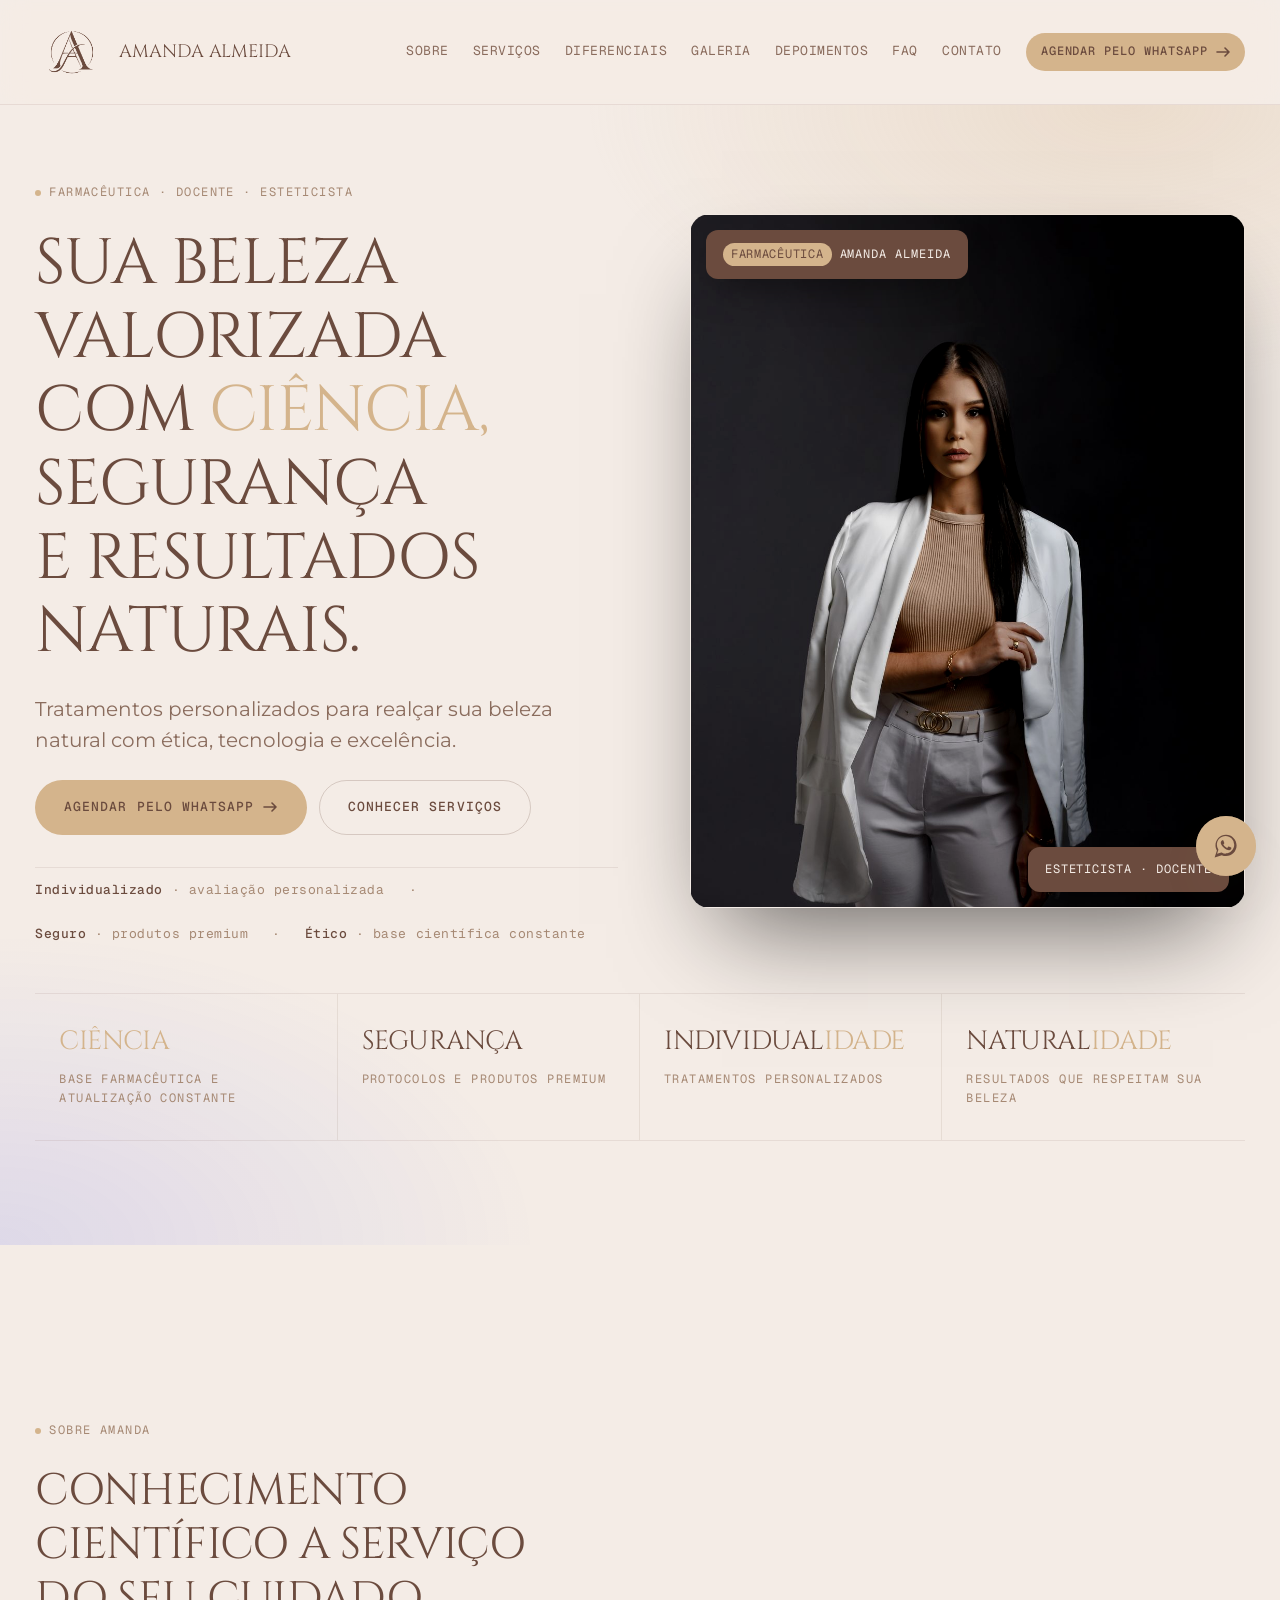
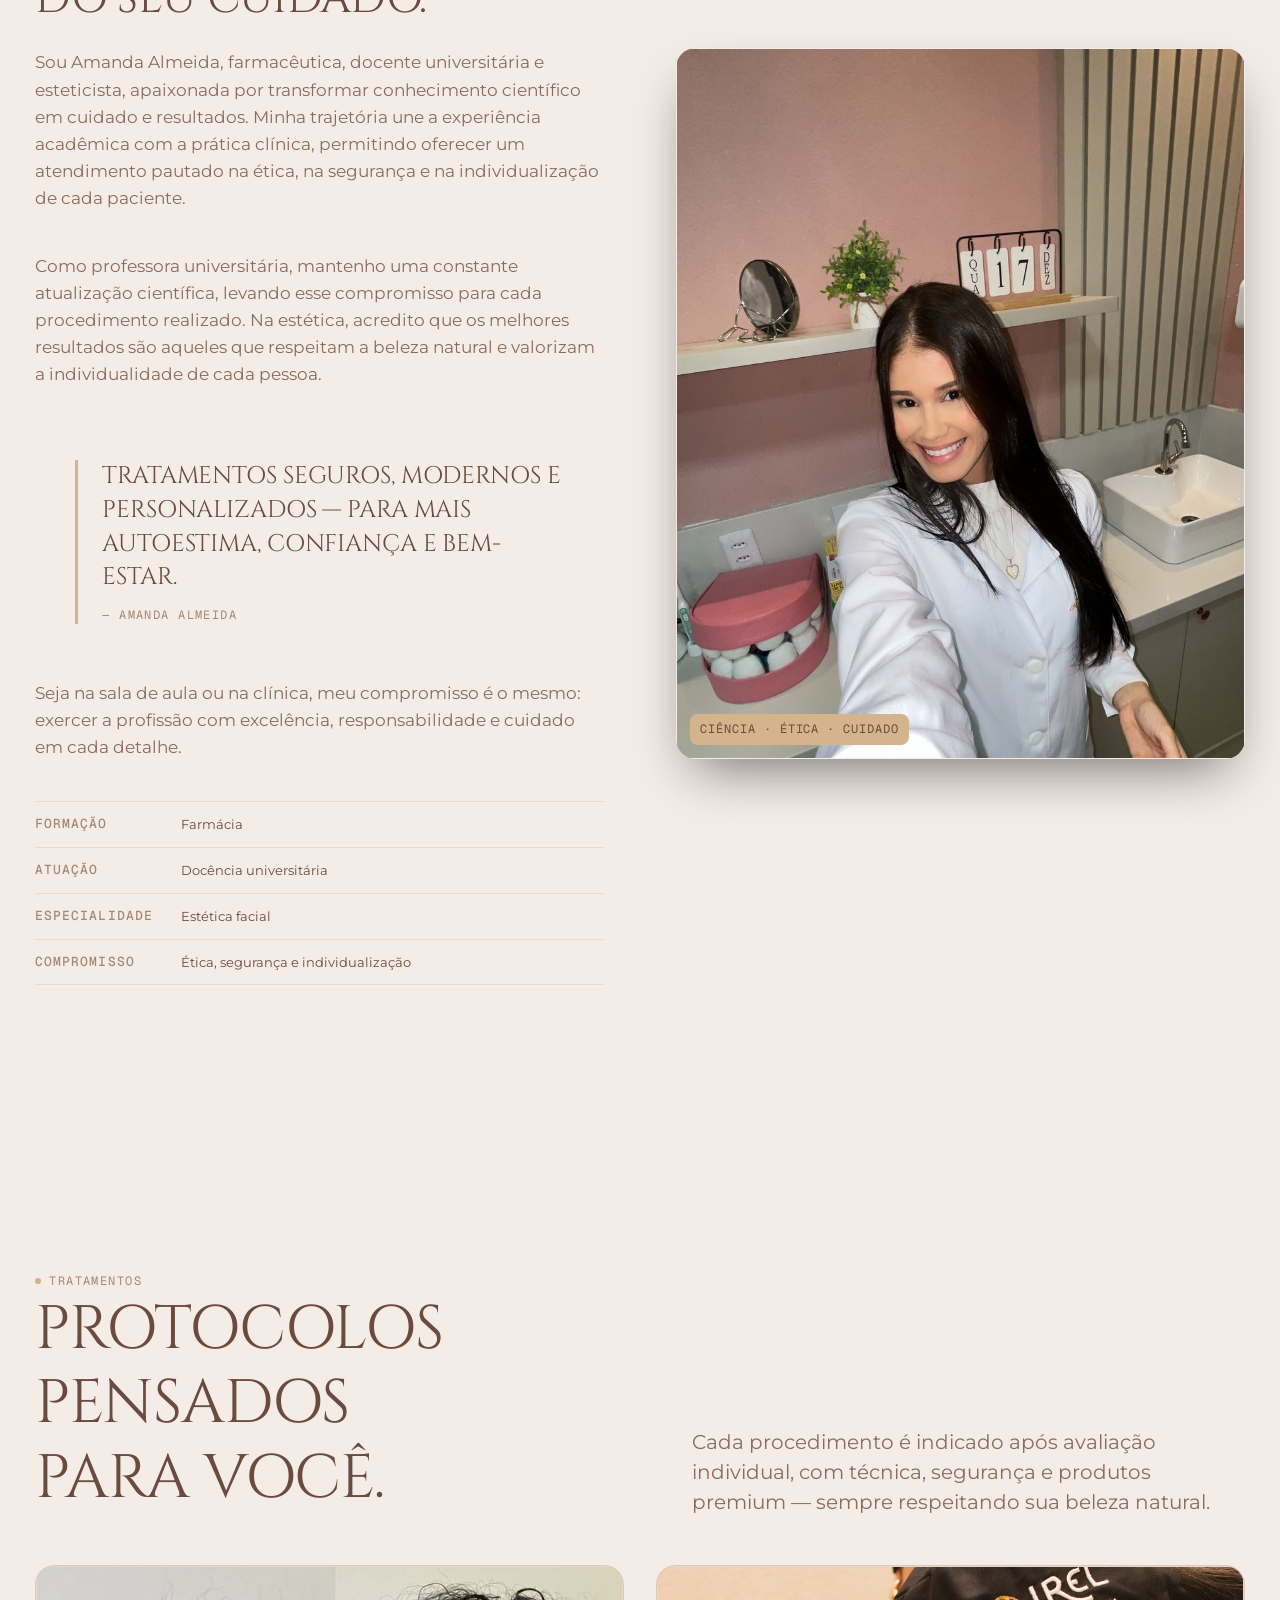
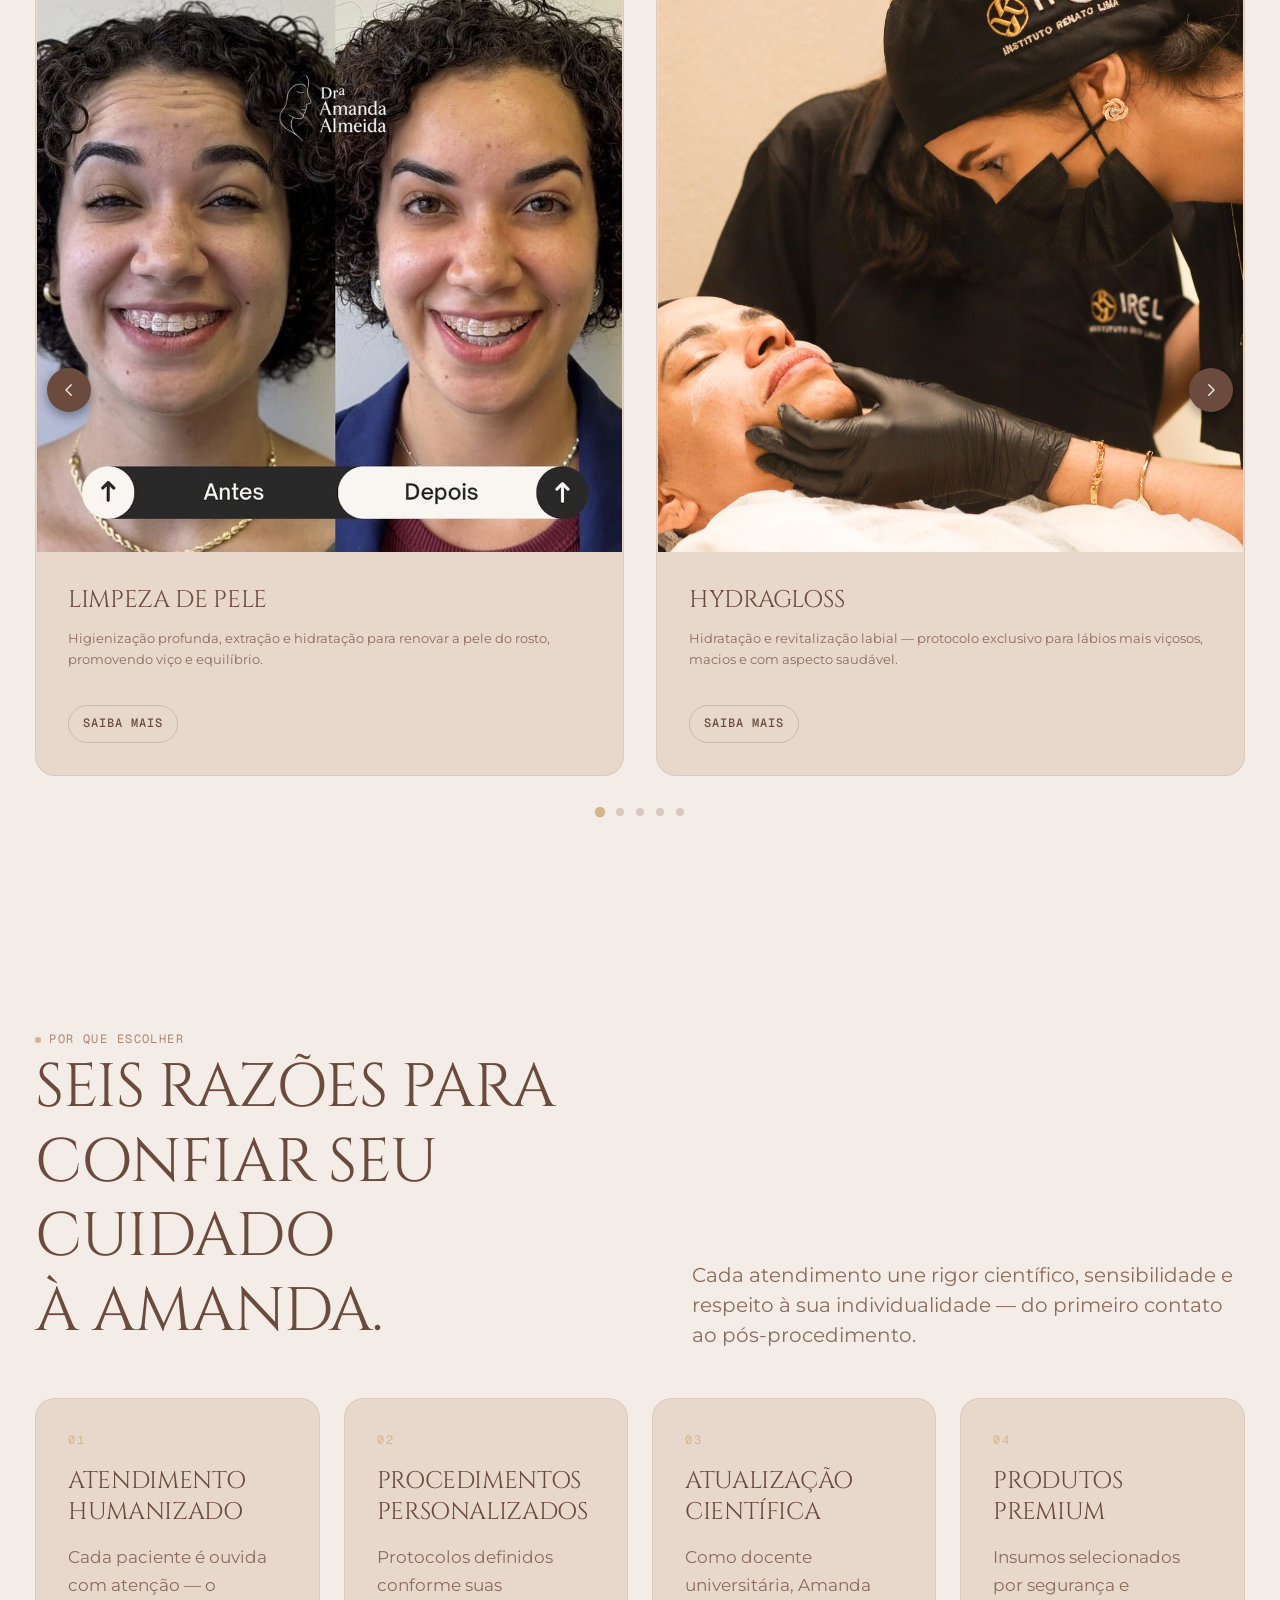
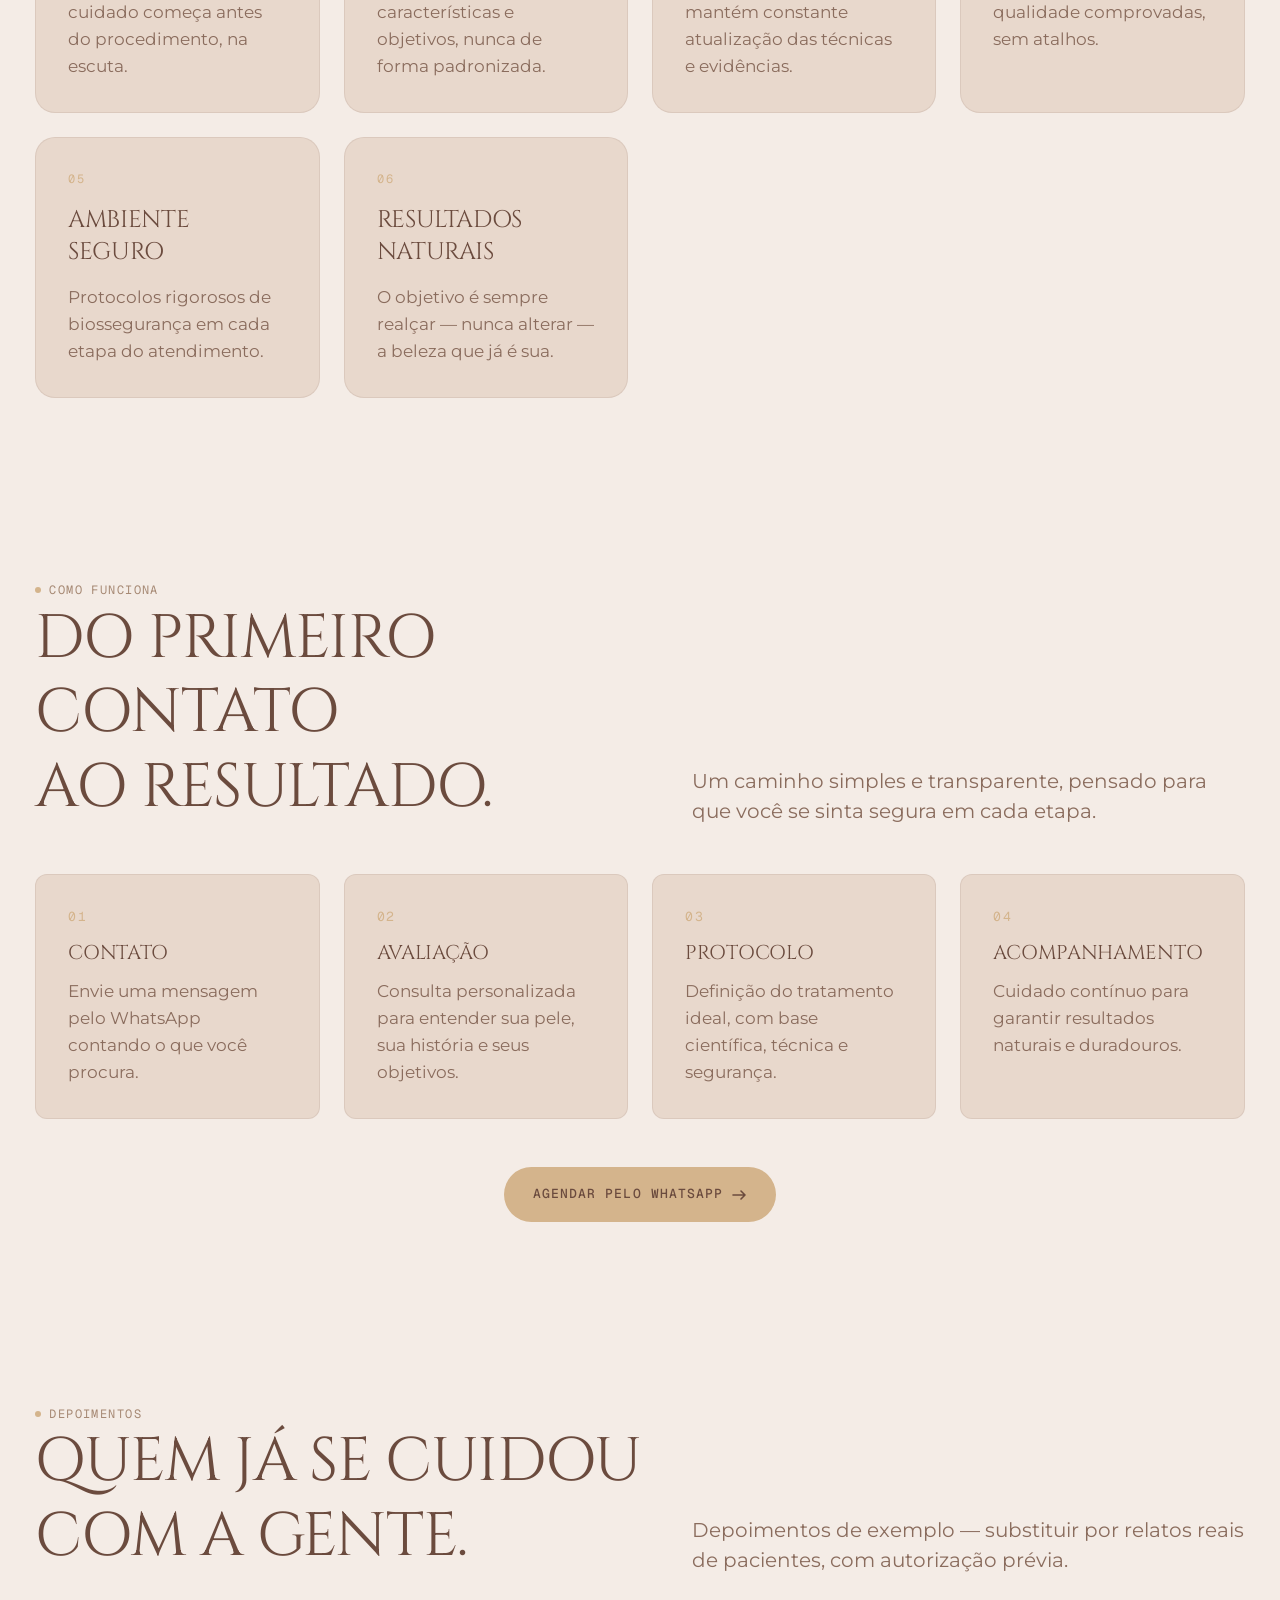
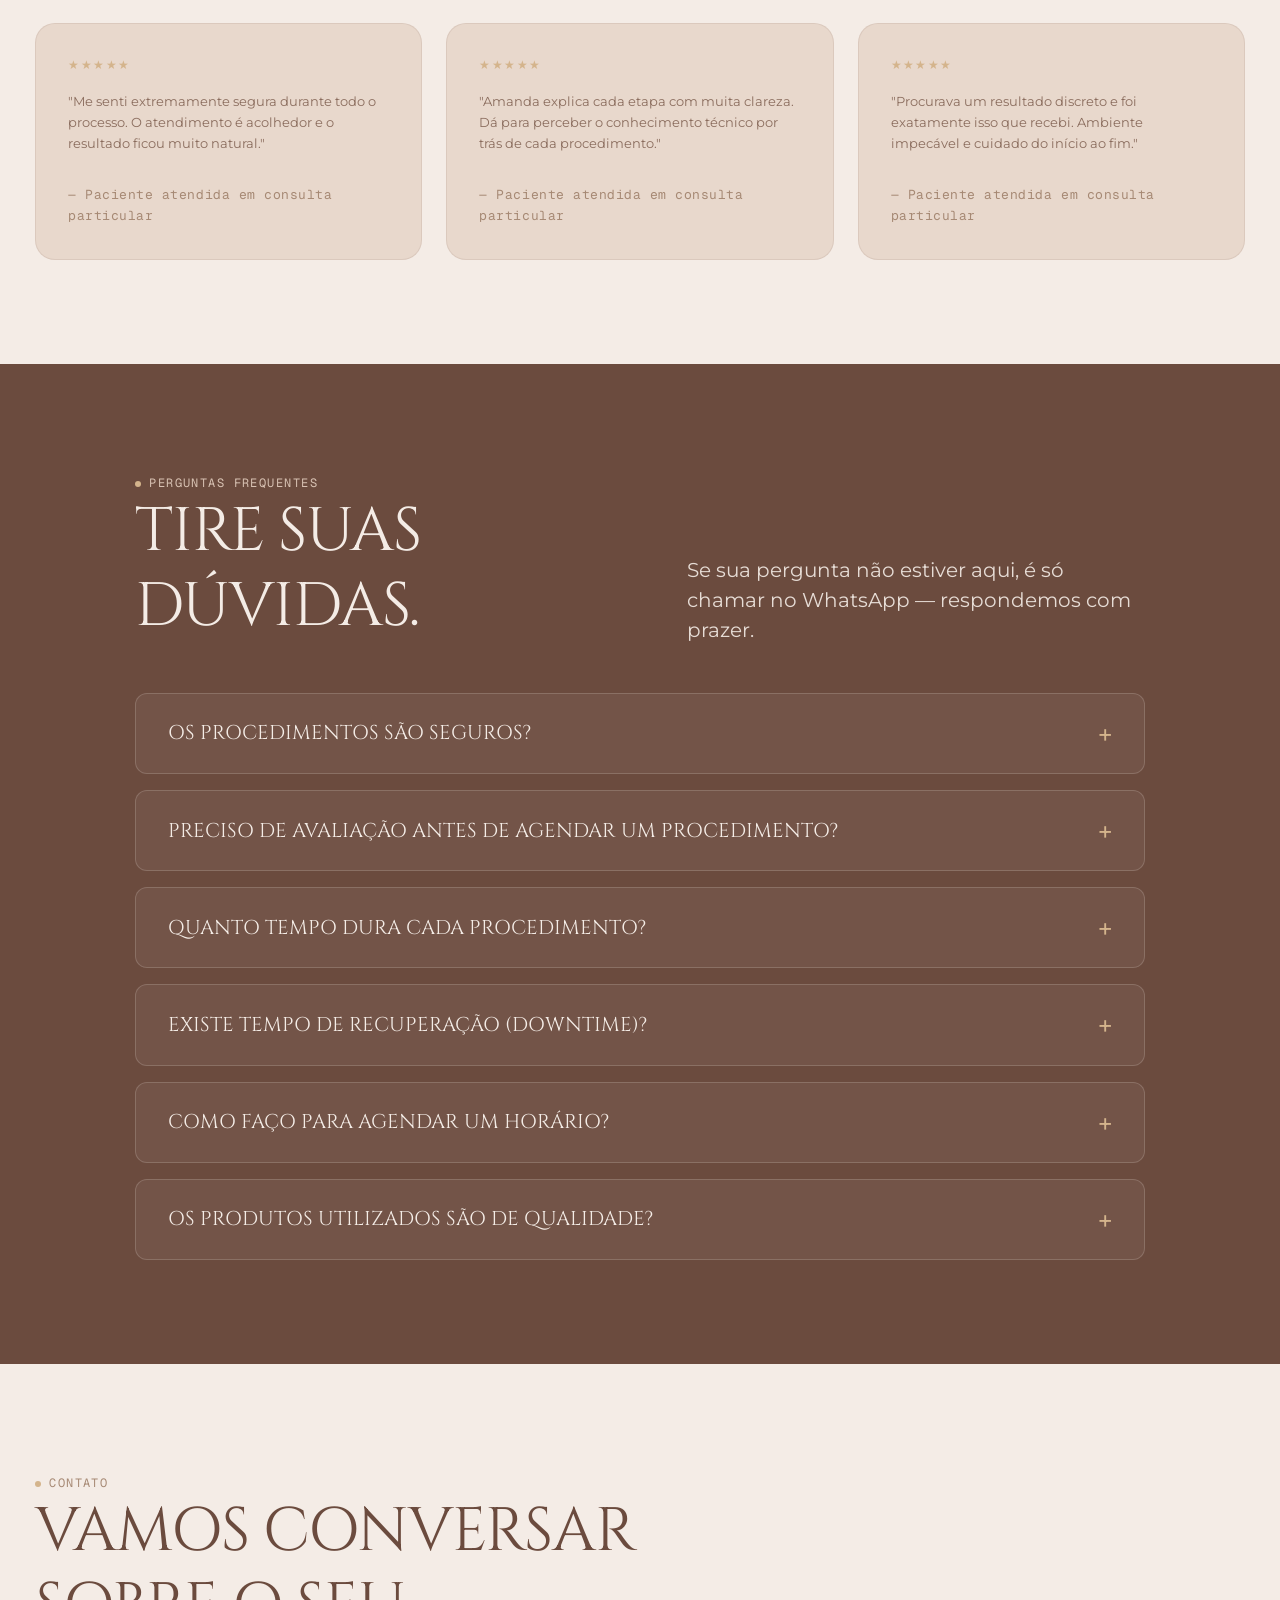
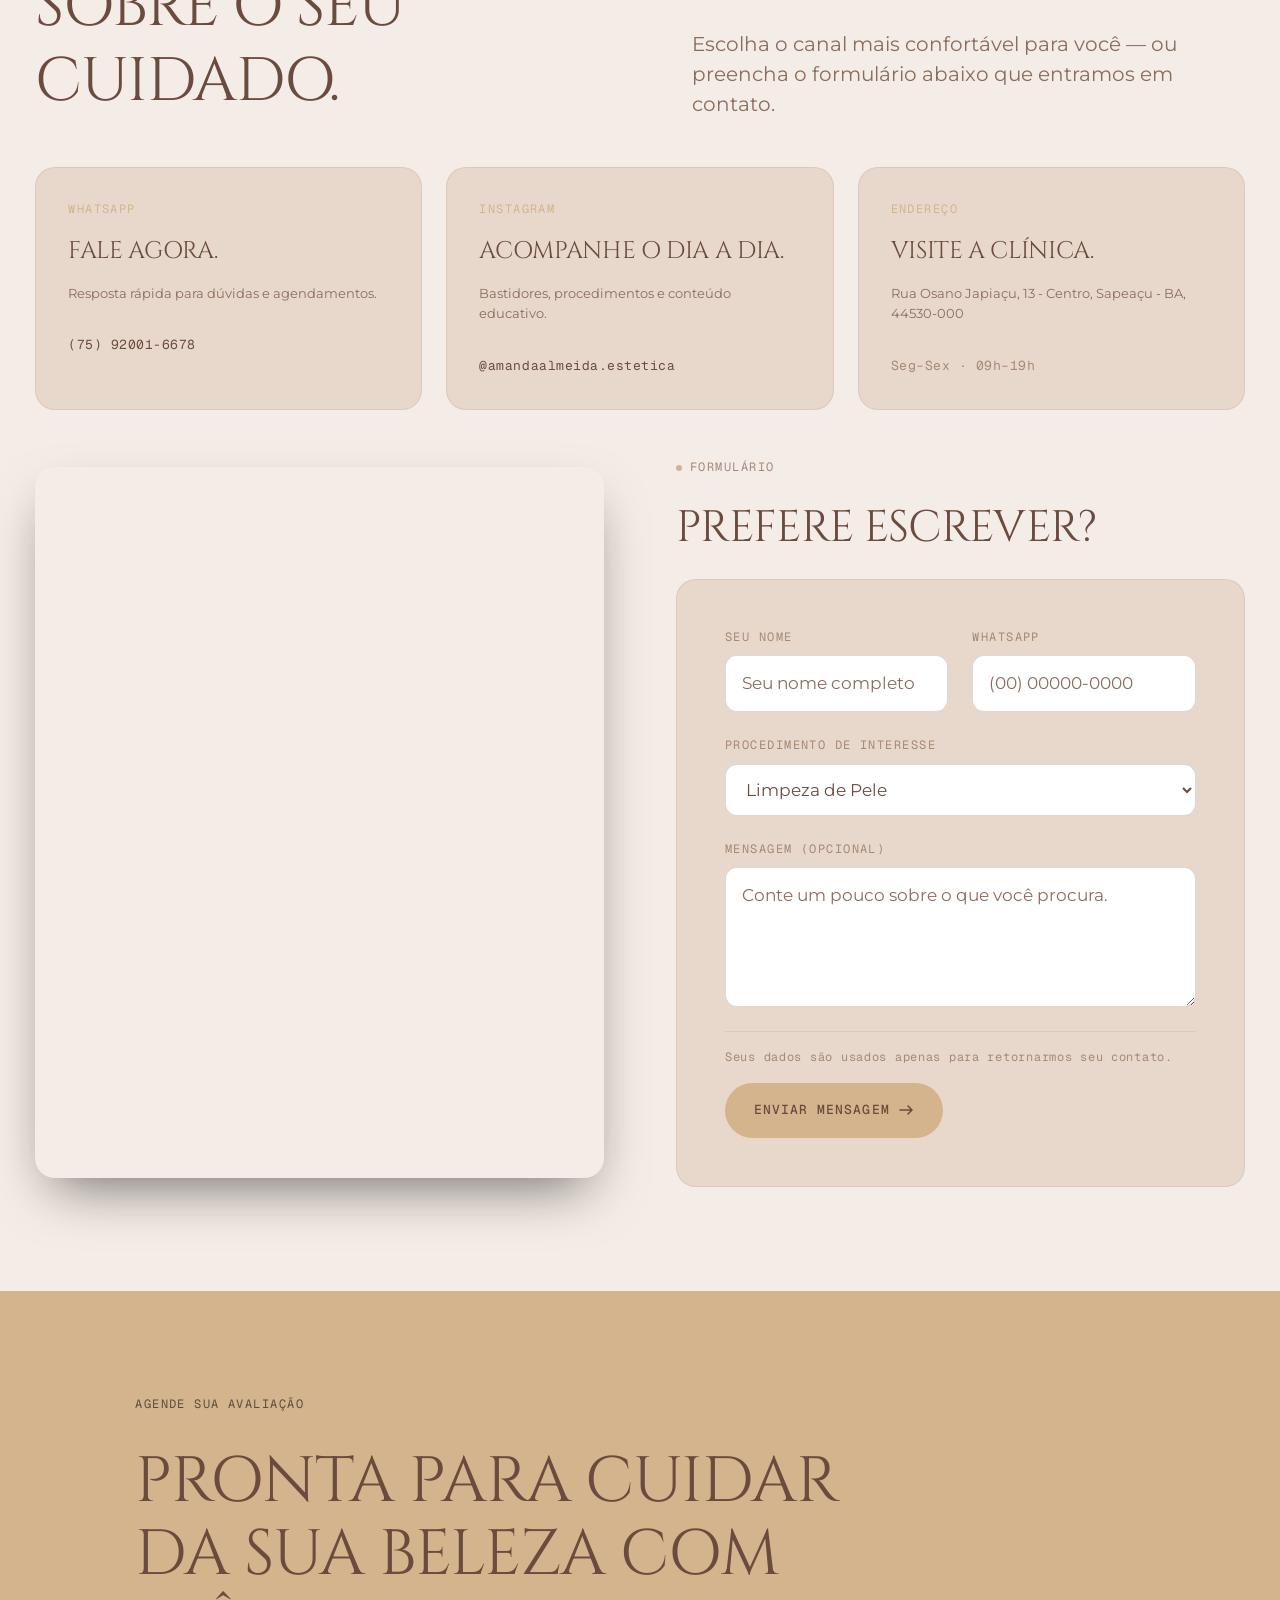
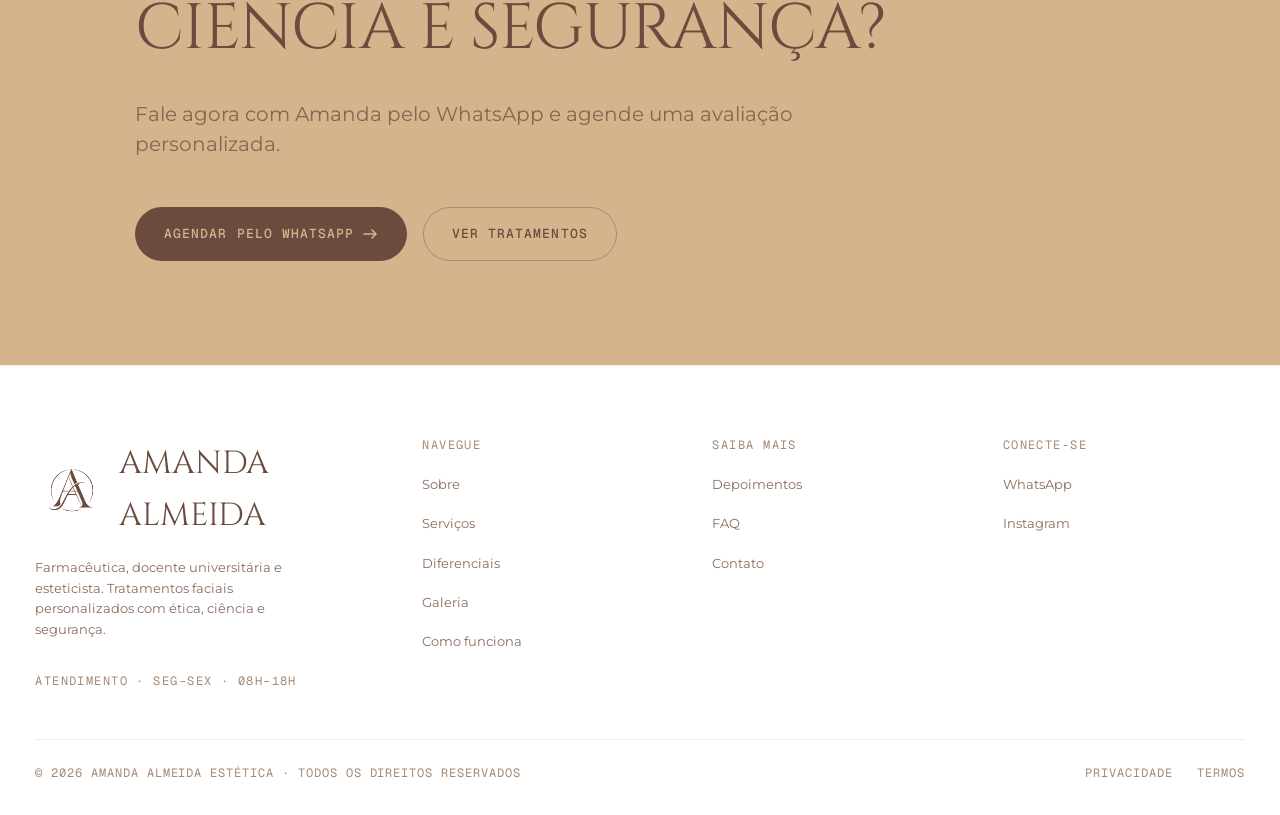
==== index.html @ 564b714e "Add files via upload" ====
<!doctype html>
<html lang="pt-BR">
<head>
  <meta charset="utf-8" />
  <meta name="viewport" content="width=device-width, initial-scale=1" />
  <title>Amanda Almeida | Farmacêutica Esteticista — Estética com Ciência e Segurança</title>
  <meta name="description" content="Amanda Almeida — farmacêutica, docente universitária e esteticista. Tratamentos faciais personalizados com ética, segurança e resultados naturais. Agende sua avaliação pelo WhatsApp." />
  <meta name="keywords" content="esteticista, harmonização facial, toxina botulínica, preenchimento facial, micropigmentação labial, limpeza de pele, hidratação labial" />
  <meta name="robots" content="index, follow" />
  <link rel="canonical" href="https://amandaalmeida.testeweb.workers.dev/" /> 

  <!-- Open Graph -->
  <meta property="og:type" content="website" />
  <meta property="og:site_name" content="Amanda Almeida Estética" />
  <meta property="og:title" content="Amanda Almeida | Farmacêutica Esteticista — Estética com Ciência e Segurança" />
  <meta property="og:description" content="Tratamentos faciais personalizados com ética, segurança e resultados naturais. Farmacêutica, docente universitária e esteticista." />
  <meta property="og:locale" content="pt_BR" />
  <meta property="og:url" content="https://amandaalmeida.testeweb.workers.dev/" /> 
  <meta property="og:image" content="https://amandaalmeida.testeweb.workers.dev/assets/img/1.jpeg" /> 

  <link rel="preconnect" href="https://fonts.googleapis.com" />
  <link rel="preconnect" href="https://fonts.gstatic.com" crossorigin />
  <link rel="stylesheet" href="https://fonts.googleapis.com/css2?family=Cinzel:wght@400;500;600;700&family=Montserrat:wght@400;500;600;700&family=Geist+Mono:wght@400;500&display=swap" />
  <link rel="stylesheet" href="assets/css/styles.css" />

  <!-- Schema.org — LocalBusiness / BeautySalon -->
  <script type="application/ld+json">
  {
    "@context": "https://schema.org",
    "@type": "BeautySalon",
    "name": "Amanda Almeida Estética",
    "image": "https://amandaalmeida.testeweb.workers.dev/assets/img/1.jpeg",
    "description": "Clínica de estética premium conduzida por Amanda Almeida, farmacêutica, docente universitária e esteticista. Tratamentos faciais personalizados com ética, segurança e resultados naturais.",
    "priceRange": "$$",
    "telephone": "+55-75-92001-6678",
    "address": {
      "@type": "PostalAddress",
      "streetAddress": "Rua Exemplo, 123",
      "addressLocality": "Sua Cidade",
      "addressRegion": "UF",
      "postalCode": "00000-000",
      "addressCountry": "BR"
    },
    "openingHoursSpecification": [
      {
        "@type": "OpeningHoursSpecification",
        "dayOfWeek": ["Monday", "Tuesday", "Wednesday", "Thursday", "Friday"],
        "opens": "09:00",
        "closes": "19:00"
      }
    ],
    "sameAs": [
      "https://www.instagram.com/amandaalmeida.estetica"
    ]
  }
  </script>
 
</head>
<body>
  <!-- Tela de carregamento — some depois que a página termina de carregar,
       abrindo em duas metades (esquerda/direita) e revelando o site. -->
  <div id="preloader" aria-hidden="true">
    <div class="preloader-panel preloader-panel--left">
      <img class="preloader-logo" src="assets/img/tela-inicial.png" alt="" />
    </div>
    <div class="preloader-panel preloader-panel--right"></div>
  </div>

  <a class="skip-link" href="#main">Skip to content</a>

  <header class="site-header">
    <div class="container container--wide">
      <nav class="nav" aria-label="Primary">
        <a class="brand" href="#main"><img class="brand-mark" src="assets/img/logo.png" alt="" aria-hidden="true" /> Amanda Almeida</a>
        <div class="nav-links" role="navigation">
          <a href="#sobre">Sobre</a>
          <a href="#servicos">Serviços</a>
          <a href="#diferenciais">Diferenciais</a>
          <a href="galeria.html">Galeria</a>
          <a href="#depoimentos">Depoimentos</a>
          <a href="#faq">FAQ</a>
          <a href="#contato">Contato</a>
        </div>
        <div class="nav-cta-row">
          <a href="https://wa.me/5575920016678?text=Ol%C3%A1%2C%20gostaria%20de%20agendar%20uma%20avalia%C3%A7%C3%A3o." class="btn btn--primary btn--sm" target="_blank" rel="noopener">Agendar pelo WhatsApp
            <svg class="arrow" width="14" height="10" viewBox="0 0 14 10" fill="none" aria-hidden="true"><path d="M1 5h12m0 0L9 1m4 4L9 9" stroke="currentColor" stroke-width="1.6" stroke-linecap="round" stroke-linejoin="round"/></svg>
          </a>
          <button class="nav-toggle" aria-label="Open menu" aria-expanded="false" aria-controls="mobile-drawer"><span aria-hidden="true"></span></button>
        </div>
      </nav>
    </div>
  </header>

  <div class="mobile-drawer" id="mobile-drawer" aria-hidden="true">
    <button class="drawer-close" aria-label="Close menu">Close</button>
    <a href="#sobre">Sobre</a>
    <a href="#servicos">Serviços</a>
    <a href="#diferenciais">Diferenciais</a>
    <a href="galeria.html">Galeria</a>
    <a href="#depoimentos">Depoimentos</a>
    <a href="#faq">FAQ</a>
    <a href="#contato">Contato</a>
    <div class="drawer-footer">
      <a class="btn btn--primary btn--lg" href="https://wa.me/5575920016678?text=Ol%C3%A1%2C%20gostaria%20de%20agendar%20uma%20avalia%C3%A7%C3%A3o." target="_blank" rel="noopener">Agendar pelo WhatsApp
        <svg class="arrow" width="16" height="10" viewBox="0 0 14 10" fill="none" aria-hidden="true"><path d="M1 5h12m0 0L9 1m4 4L9 9" stroke="currentColor" stroke-width="1.6" stroke-linecap="round" stroke-linejoin="round"/></svg>
      </a>
      <span class="drawer-meta">Seg–Sex · 09h–19h</span>
    </div>
  </div>

  <main id="main">

    <!-- Hero -->
    <section class="hero">
      <div class="container container--wide">
        <div class="hero-grid">
          <div class="hero-text">
            <span class="eyebrow"><span class="dot" aria-hidden="true"></span>Farmacêutica · Docente · Esteticista</span>
            <div class="hero-media hero-media--mobile reveal">
              <div class="img-placeholder">
                <img data-slot src="assets/img/1.jpeg" alt="Amanda Almeida, farmacêutica e esteticista" loading="lazy" onerror="this.remove()" />
                <svg width="40" height="40" viewBox="0 0 24 24" fill="none" aria-hidden="true"><path d="M12 12a4.5 4.5 0 1 0 0-9 4.5 4.5 0 0 0 0 9zM4 20c0-3.5 3.5-6 8-6s8 2.5 8 6" stroke="currentColor" stroke-width="1.4" stroke-linecap="round" stroke-linejoin="round"/></svg>
                <span>Foto profissional de Amanda Almeida</span>
                <span class="fallback-hint">assets/img/1.jpeg</span>
              </div>
            </div>
            <h1 class="hero-headline">
              Sua beleza valorizada<br/>
              com <span class="lime">ciência,</span> segurança<br/>
              e resultados naturais.
            </h1>
            <p class="hero-sub">
              Tratamentos personalizados para realçar sua beleza natural com ética, tecnologia e excelência.
            </p>
            <div class="hero-cta-row">
              <a class="btn btn--primary btn--lg" href="https://wa.me/5575920016678?text=Ol%C3%A1%2C%20gostaria%20de%20agendar%20uma%20avalia%C3%A7%C3%A3o." target="_blank" rel="noopener">Agendar pelo WhatsApp
                <svg class="arrow" width="16" height="10" viewBox="0 0 14 10" fill="none" aria-hidden="true"><path d="M1 5h12m0 0L9 1m4 4L9 9" stroke="currentColor" stroke-width="1.6" stroke-linecap="round" stroke-linejoin="round"/></svg>
              </a>
              <a class="btn btn--ghost btn--lg" href="#servicos">Conhecer Serviços</a>
            </div>
            <div class="hero-meta">
              <span><strong>Individualizado</strong> · avaliação personalizada</span>
              <span aria-hidden="true">·</span>
              <span><strong>Seguro</strong> · produtos premium</span>
              <span aria-hidden="true">·</span>
              <span><strong>Ético</strong> · base científica constante</span>
            </div>
          </div>
          <div class="hero-media reveal">
            
            <div class="img-placeholder">
              <img data-slot src="assets/img/1.jpeg" alt="Amanda Almeida, farmacêutica e esteticista" loading="lazy" onerror="this.remove()" />
              <svg width="40" height="40" viewBox="0 0 24 24" fill="none" aria-hidden="true"><path d="M12 12a4.5 4.5 0 1 0 0-9 4.5 4.5 0 0 0 0 9zM4 20c0-3.5 3.5-6 8-6s8 2.5 8 6" stroke="currentColor" stroke-width="1.4" stroke-linecap="round" stroke-linejoin="round"/></svg>
              <span>Foto profissional de Amanda Almeida</span>
              <span class="fallback-hint">assets/img/1.jpeg</span>
            </div>
            <div class="floating-tag ft-top">
              <span class="pill">Farmacêutica</span>
              AMANDA ALMEIDA
            </div>
            <div class="floating-tag ft-bottom">
              Esteticista · Docente
            </div>
          </div>
        </div>

        <!-- Quick trust strip -->
        <div class="stat-strip">
          <div class="stat-cell">
            <div class="stat-num"><span class="lime">Ciência</span></div>
            <div class="stat-label">Base farmacêutica e atualização constante</div>
          </div>
          <div class="stat-cell">
            <div class="stat-num">Segurança</div>
            <div class="stat-label">Protocolos e produtos premium</div>
          </div>
          <div class="stat-cell">
            <div class="stat-num">Individual<span class="lime">idade</span></div>
            <div class="stat-label">Tratamentos personalizados</div>
          </div>
          <div class="stat-cell">
            <div class="stat-num">Natural<span class="lime">idade</span></div>
            <div class="stat-label">Resultados que respeitam sua beleza</div>
          </div>
        </div>
      </div>
    </section>

    <!-- Sobre -->
    <section id="sobre" class="snug">
      <div class="container container--wide">
        <div class="split">
          <div class="split-text">
            <span class="eyebrow"><span class="dot" aria-hidden="true"></span>Sobre Amanda</span>
            <h2>Conhecimento<br/>científico a serviço<br/>do seu cuidado.</h2>
            <p>
              Sou Amanda Almeida, farmacêutica, docente universitária e esteticista, apaixonada por transformar conhecimento científico em cuidado e resultados. Minha trajetória une a experiência acadêmica com a prática clínica, permitindo oferecer um atendimento pautado na ética, na segurança e na individualização de cada paciente.
            </p>
            <p>
              Como professora universitária, mantenho uma constante atualização científica, levando esse compromisso para cada procedimento realizado. Na estética, acredito que os melhores resultados são aqueles que respeitam a beleza natural e valorizam a individualidade de cada pessoa.
            </p>
            <blockquote class="pull-quote">
              Tratamentos seguros, modernos e personalizados — para mais autoestima, confiança e bem-estar.
              <cite>— Amanda Almeida</cite>
            </blockquote>
            <p>
              Seja na sala de aula ou na clínica, meu compromisso é o mesmo: exercer a profissão com excelência, responsabilidade e cuidado em cada detalhe.
            </p>
            <ul class="split-fact-list">
              <li><b>Formação</b><span>Farmácia</span></li>
              <li><b>Atuação</b><span>Docência universitária</span></li>
              <li><b>Especialidade</b><span>Estética facial</span></li>
              <li><b>Compromisso</b><span>Ética, segurança e individualização</span></li>
            </ul>
          </div>
          <div class="split-img">
            <!-- IMAGEM 2: Amanda Almeida em ambiente acadêmico ou clínico (foto vertical), reforçando autoridade científica. Proporção 4:5 (ex.: 1000×1250px). -->
            <div class="img-placeholder">
              <img data-slot src="assets/img/8.jpeg" alt="Amanda Almeida — farmacêutica e esteticista" loading="lazy" onerror="this.remove()" />
              <svg width="40" height="40" viewBox="0 0 24 24" fill="none" aria-hidden="true"><path d="M4 19.5A2.5 2.5 0 0 1 6.5 17H20M4 19.5A2.5 2.5 0 0 0 6.5 22H20V4a2 2 0 0 0-2-2H6.5A2.5 2.5 0 0 0 4 4.5v15z" stroke="currentColor" stroke-width="1.4" stroke-linecap="round" stroke-linejoin="round"/></svg>
              <span>Amanda Almeida — farmacêutica e esteticista</span>
              <span class="fallback-hint">assets/img/2.jpeg</span>
            </div>
            <span class="ft-corner">Ciência · Ética · Cuidado</span>
          </div>
        </div>
      </div>
    </section>

    <!-- Serviços -->
    <section id="servicos">
      <div class="container container--wide">
        <div class="section-head">
          <div>
            <span class="eyebrow"><span class="dot" aria-hidden="true"></span>Tratamentos</span>
            <h2>Protocolos pensados<br/>para você.</h2>
          </div>
          <p class="lede">
            Cada procedimento é indicado após avaliação individual, com técnica, segurança e produtos premium — sempre respeitando sua beleza natural.
          </p>
        </div>

        <div class="carousel" data-carousel>
          <div class="carousel-viewport">
            <div class="carousel-track" data-carousel-track>
          <article class="service-card reveal">
            <div class="service-img">
              <!-- IMAGEM 3: Procedimento de Limpeza de Pele. Proporção 4:3 (ex.: 1200×900px). -->
              <div class="img-placeholder">
                <img data-slot src="assets/img/11.jpeg" alt="Procedimento de Limpeza de Pele" loading="lazy" onerror="this.remove()" />
                <svg width="32" height="32" viewBox="0 0 24 24" fill="none" aria-hidden="true"><path d="M12 3c3 3 5 6.2 5 9a5 5 0 0 1-10 0c0-2.8 2-6 5-9z" stroke="currentColor" stroke-width="1.4" stroke-linecap="round" stroke-linejoin="round"/></svg>
                <span>Limpeza de Pele</span>
                <span class="fallback-hint">assets/img/3.jpeg</span>
              </div>
            </div>
            <div class="service-body">
              <h3>Limpeza de Pele</h3>
              <p>Higienização profunda, extração e hidratação para renovar a pele do rosto, promovendo viço e equilíbrio.</p>
              <a class="btn btn--ghost btn--sm" href="https://wa.me/5575920016678?text=Ol%C3%A1%2C%20gostaria%20de%20saber%20mais%20sobre%20a%20Limpeza%20de%20Pele." target="_blank" rel="noopener">Saiba mais</a>
            </div>
          </article>

          <article class="service-card reveal">
            <div class="service-img">
              <!-- IMAGEM 4: Procedimento HydraGloss (hidratação labial). Proporção 4:3 (ex.: 1200×900px). -->
              <div class="img-placeholder">
                <img data-slot src="assets/img/4.jpeg" alt="Procedimento HydraGloss — hidratação labial" loading="lazy" onerror="this.remove()" />
                <svg width="32" height="32" viewBox="0 0 24 24" fill="none" aria-hidden="true"><path d="M4 12c2.5-4 5-6 8-6s5.5 2 8 6c-2.5 4-5 6-8 6s-5.5-2-8-6z" stroke="currentColor" stroke-width="1.4" stroke-linecap="round" stroke-linejoin="round"/></svg>
                <span>HydraGloss — Hidratação Labial</span>
                <span class="fallback-hint">assets/img/4.jpeg</span>
              </div>
            </div>
            <div class="service-body">
              <h3>HydraGloss</h3>
              <p>Hidratação e revitalização labial — protocolo exclusivo para lábios mais viçosos, macios e com aspecto saudável.</p>
              <a class="btn btn--ghost btn--sm" href="https://wa.me/5575920016678?text=Ol%C3%A1%2C%20gostaria%20de%20saber%20mais%20sobre%20o%20HydraGloss." target="_blank" rel="noopener">Saiba mais</a>
            </div>
          </article>

          <article class="service-card reveal">
            <div class="service-img">
              <!-- IMAGEM 5: Procedimento de Micropigmentação Labial. Proporção 4:3 (ex.: 1200×900px). -->
              <div class="img-placeholder">
                <img data-slot src="assets/img/6.jpeg" alt="Procedimento de Micropigmentação Labial" loading="lazy" onerror="this.remove()" />
                <svg width="32" height="32" viewBox="0 0 24 24" fill="none" aria-hidden="true"><path d="M12 20c4-2 7-5.5 7-10a7 7 0 0 0-14 0c0 4.5 3 8 7 10z" stroke="currentColor" stroke-width="1.4" stroke-linecap="round" stroke-linejoin="round"/></svg>
                <span>Micropigmentação Labial</span>
                <span class="fallback-hint">assets/img/5.jpeg</span>
              </div>
            </div>
            <div class="service-body">
              <h3>Micropigmentação Labial</h3>
              <p>Técnica que realça o contorno e a cor natural dos lábios, com resultado sutil e duradouro.</p>
              <a class="btn btn--ghost btn--sm" href="https://wa.me/5575920016678?text=Ol%C3%A1%2C%20gostaria%20de%20saber%20mais%20sobre%20a%20Micropigmenta%C3%A7%C3%A3o%20Labial." target="_blank" rel="noopener">Saiba mais</a>
            </div>
          </article>

          <article class="service-card reveal">
            <div class="service-img">
              <!-- IMAGEM 6: Procedimento de Toxina Botulínica (Botox®). Proporção 4:3 (ex.: 1200×900px). -->
              <div class="img-placeholder">
                <img data-slot src="assets/img/14.jpeg" alt="Procedimento de Toxina Botulínica (Botox®)" loading="lazy" onerror="this.remove()" />
                <svg width="32" height="32" viewBox="0 0 24 24" fill="none" aria-hidden="true"><circle cx="12" cy="12" r="8.5" stroke="currentColor" stroke-width="1.4"/><path d="M8.5 13.5s1.2 1.5 3.5 1.5 3.5-1.5 3.5-1.5" stroke="currentColor" stroke-width="1.4" stroke-linecap="round"/></svg>
                <span>Toxina Botulínica (Botox®)</span>
                <span class="fallback-hint">assets/img/6.jpeg</span>
              </div>
            </div>
            <div class="service-body">
              <h3>Toxina Botulínica (Botox®)</h3>
              <p>Suavização de linhas de expressão com técnica precisa e segura, preservando a naturalidade da sua expressão facial.</p>
              <a class="btn btn--ghost btn--sm" href="https://wa.me/5575920016678?text=Ol%C3%A1%2C%20gostaria%20de%20saber%20mais%20sobre%20Toxina%20Bot%C3%BAlinica." target="_blank" rel="noopener">Saiba mais</a>
            </div>
          </article>

          <article class="service-card reveal">
            <div class="service-img">
              <!-- IMAGEM 7: Procedimento de Preenchimento Facial com Ácido Hialurônico. Proporção 4:3 (ex.: 1200×900px). -->
              <div class="img-placeholder">
                <img data-slot src="assets/img/3.jpeg" alt="Procedimento de Preenchimento Facial com Ácido Hialurônico" loading="lazy" onerror="this.remove()" />
                <svg width="32" height="32" viewBox="0 0 24 24" fill="none" aria-hidden="true"><path d="M12 3c3.5 0 6.5 2.7 6.5 7 0 5-3 9-6.5 11-3.5-2-6.5-6-6.5-11C5.5 5.7 8.5 3 12 3z" stroke="currentColor" stroke-width="1.4" stroke-linecap="round" stroke-linejoin="round"/></svg>
                <span>Preenchimento com Ácido Hialurônico</span>
                <span class="fallback-hint">assets/img/7.jpeg</span>
              </div>
            </div>
            <div class="service-body">
              <h3>Preenchimento Facial</h3>
              <p>Harmonização facial com ácido hialurônico — devolve volume, contorno e simetria com resultados naturais.</p>
              <a class="btn btn--ghost btn--sm" href="https://wa.me/5575920016678?text=Ol%C3%A1%2C%20gostaria%20de%20saber%20mais%20sobre%20o%20Preenchimento%20Facial." target="_blank" rel="noopener">Saiba mais</a>
            </div>
          </article>
            </div>
          </div>
          <button class="carousel-arrow carousel-arrow--prev" type="button" aria-label="Procedimento anterior" data-carousel-prev>
            <svg width="18" height="18" viewBox="0 0 24 24" fill="none" aria-hidden="true"><path d="M15 5l-7 7 7 7" stroke="currentColor" stroke-width="1.8" stroke-linecap="round" stroke-linejoin="round"/></svg>
          </button>
          <button class="carousel-arrow carousel-arrow--next" type="button" aria-label="Próximo procedimento" data-carousel-next>
            <svg width="18" height="18" viewBox="0 0 24 24" fill="none" aria-hidden="true"><path d="M9 5l7 7-7 7" stroke="currentColor" stroke-width="1.8" stroke-linecap="round" stroke-linejoin="round"/></svg>
          </button>
          <div class="carousel-dots" data-carousel-dots></div>
        </div>
      </div>
    </section>

    <!-- Diferenciais -->
    <section id="diferenciais">
      <div class="container container--wide">
        <div class="section-head">
          <div>
            <span class="eyebrow"><span class="dot" aria-hidden="true"></span>Por que escolher</span>
            <h2>Seis razões para<br/>confiar seu cuidado<br/>à Amanda.</h2>
          </div>
          <p class="lede">
            Cada atendimento une rigor científico, sensibilidade e respeito à sua individualidade — do primeiro contato ao pós-procedimento.
          </p>
        </div>

        <div class="cap-bento">
          <article class="cap-card cap-card--std">
            <span class="cap-num">01</span>
            <h3>Atendimento Humanizado</h3>
            <p>Cada paciente é ouvida com atenção — o cuidado começa antes do procedimento, na escuta.</p>
          </article>

          <article class="cap-card cap-card--std">
            <span class="cap-num">02</span>
            <h3>Procedimentos Personalizados</h3>
            <p>Protocolos definidos conforme suas características e objetivos, nunca de forma padronizada.</p>
          </article>

          <article class="cap-card cap-card--std">
            <span class="cap-num">03</span>
            <h3>Atualização Científica</h3>
            <p>Como docente universitária, Amanda mantém constante atualização das técnicas e evidências.</p>
          </article>

          <article class="cap-card cap-card--std">
            <span class="cap-num">04</span>
            <h3>Produtos Premium</h3>
            <p>Insumos selecionados por segurança e qualidade comprovadas, sem atalhos.</p>
          </article>

          <article class="cap-card cap-card--std">
            <span class="cap-num">05</span>
            <h3>Ambiente Seguro</h3>
            <p>Protocolos rigorosos de biossegurança em cada etapa do atendimento.</p>
          </article>

          <article class="cap-card cap-card--std">
            <span class="cap-num">06</span>
            <h3>Resultados Naturais</h3>
            <p>O objetivo é sempre realçar — nunca alterar — a beleza que já é sua.</p>
          </article>
        </div>
      </div>
    </section>

    <!-- Como Funciona -->
    <section id="como-funciona" class="snug">
      <div class="container container--wide">
        <div class="section-head">
          <div>
            <span class="eyebrow"><span class="dot" aria-hidden="true"></span>Como funciona</span>
            <h2>Do primeiro contato<br/>ao resultado.</h2>
          </div>
          <p class="lede">
            Um caminho simples e transparente, pensado para que você se sinta segura em cada etapa.
          </p>
        </div>

        <div class="process-grid">
          <article class="process-card">
            <h3>Contato</h3>
            <p>Envie uma mensagem pelo WhatsApp contando o que você procura.</p>
          </article>
          <article class="process-card">
            <h3>Avaliação</h3>
            <p>Consulta personalizada para entender sua pele, sua história e seus objetivos.</p>
          </article>
          <article class="process-card">
            <h3>Protocolo</h3>
            <p>Definição do tratamento ideal, com base científica, técnica e segurança.</p>
          </article>
          <article class="process-card">
            <h3>Acompanhamento</h3>
            <p>Cuidado contínuo para garantir resultados naturais e duradouros.</p>
          </article>
        </div>

        <div class="center-row" style="margin-top: var(--space-7); justify-content: center;">
          <a class="btn btn--primary btn--lg" href="https://wa.me/5575920016678?text=Ol%C3%A1%2C%20gostaria%20de%20agendar%20uma%20avalia%C3%A7%C3%A3o." target="_blank" rel="noopener">Agendar pelo WhatsApp
            <svg class="arrow" width="16" height="10" viewBox="0 0 14 10" fill="none" aria-hidden="true"><path d="M1 5h12m0 0L9 1m4 4L9 9" stroke="currentColor" stroke-width="1.6" stroke-linecap="round" stroke-linejoin="round"/></svg>
          </a>
        </div>
      </div>
    </section>

    <!-- Depoimentos -->
    <section id="depoimentos">
      <div class="container container--wide">
        <div class="section-head">
          <div>
            <span class="eyebrow"><span class="dot" aria-hidden="true"></span>Depoimentos</span>
            <h2>Quem já se cuidou<br/>com a gente.</h2>
          </div>
          <p class="lede">
            Depoimentos de exemplo — substituir por relatos reais de pacientes, com autorização prévia.
          </p>
        </div>

        <!-- SUBSTITUIR pelos depoimentos reais de pacientes (com autorização de uso de imagem/nome) -->
        <div class="channel-grid">
          <article class="channel-card">
            <span class="label label--lime">★★★★★</span>
            <p>"Me senti extremamente segura durante todo o processo. O atendimento é acolhedor e o resultado ficou muito natural."</p>
            <span class="mono" style="color: var(--fg-mute);">— Paciente atendida em consulta particular</span>
          </article>
          <article class="channel-card">
            <span class="label label--lime">★★★★★</span>
            <p>"Amanda explica cada etapa com muita clareza. Dá para perceber o conhecimento técnico por trás de cada procedimento."</p>
            <span class="mono" style="color: var(--fg-mute);">— Paciente atendida em consulta particular</span>
          </article>
          <article class="channel-card">
            <span class="label label--lime">★★★★★</span>
            <p>"Procurava um resultado discreto e foi exatamente isso que recebi. Ambiente impecável e cuidado do início ao fim."</p>
            <span class="mono" style="color: var(--fg-mute);">— Paciente atendida em consulta particular</span>
          </article>
        </div>
      </div>
    </section>

    <!-- FAQ -->
    <section id="faq" class="tile-section">
      <div class="container container--narrow">
        <div class="section-head">
          <div>
            <span class="eyebrow eyebrow--on-tile"><span class="dot" aria-hidden="true"></span>Perguntas frequentes</span>
            <h2>Tire suas<br/>dúvidas.</h2>
          </div>
          <p class="lede">
            Se sua pergunta não estiver aqui, é só chamar no WhatsApp — respondemos com prazer.
          </p>
        </div>

        <div class="faq-accordion">
          <details class="faq-item">
            <summary>Os procedimentos são seguros?</summary>
            <p>Sim. Todos os protocolos seguem rigorosos padrões de biossegurança e utilizam produtos premium, com técnica e acompanhamento farmacêutico.</p>
          </details>
          <details class="faq-item">
            <summary>Preciso de avaliação antes de agendar um procedimento?</summary>
            <p>Sim, toda paciente passa por uma avaliação personalizada antes de qualquer procedimento, para entender sua pele, sua história e seus objetivos.</p>
          </details>
          <details class="faq-item">
            <summary>Quanto tempo dura cada procedimento?</summary>
            <p>Varia conforme o tratamento — a maioria dos procedimentos dura entre 30 e 90 minutos. O tempo exato é informado na avaliação.</p>
          </details>
          <details class="faq-item">
            <summary>Existe tempo de recuperação (downtime)?</summary>
            <p>Depende do procedimento. Muitos tratamentos têm recuperação mínima; todas as orientações de cuidado pós-procedimento são explicadas em detalhe.</p>
          </details>
          <details class="faq-item">
            <summary>Como faço para agendar um horário?</summary>
            <p>É simples: envie uma mensagem pelo WhatsApp com o que você procura e agendamos sua avaliação.</p>
          </details>
          <details class="faq-item">
            <summary>Os produtos utilizados são de qualidade?</summary>
            <p>Sim, trabalhamos apenas com produtos premium, de procedência e segurança comprovadas.</p>
          </details>
        </div>
      </div>
    </section>

    <!-- Contato -->
    <section id="contato">
      <div class="container container--wide">
        <div class="section-head">
          <div>
            <span class="eyebrow"><span class="dot" aria-hidden="true"></span>Contato</span>
            <h2>Vamos conversar<br/>sobre o seu cuidado.</h2>
          </div>
          <p class="lede">
            Escolha o canal mais confortável para você — ou preencha o formulário abaixo que entramos em contato.
          </p>
        </div>

        <div class="channel-grid">
          <article class="channel-card">
            <span class="label">WhatsApp</span>
            <h3>Fale agora.</h3>
            <p>Resposta rápida para dúvidas e agendamentos.</p>
            <a class="channel-line" href="https://wa.me/5575920016678?text=Ol%C3%A1%2C%20gostaria%20de%20agendar%20uma%20avalia%C3%A7%C3%A3o." target="_blank" rel="noopener">(75) 92001-6678</a>
          </article>
          <article class="channel-card">
            <span class="label label--lime">Instagram</span>
            <h3>Acompanhe o dia a dia.</h3>
            <p>Bastidores, procedimentos e conteúdo educativo.</p>
            <a class="channel-line" href="#">@amandaalmeida.estetica</a> 
          </article>
          <article class="channel-card">
            <span class="label">Endereço</span>
            <h3>Visite a clínica.</h3>
            <p>Rua Osano Japiaçu, 13 - Centro, Sapeaçu - BA, 44530-000</p> 
            <span class="mono" style="color: var(--fg-mute);">Seg–Sex · 09h–19h</span>
          </article>
        </div>

        <div class="split" style="padding-block: var(--space-7) 0;">
          <div class="split-img">
            <iframe src="https://www.google.com/maps/embed?pb=!1m18!1m12!1m3!1d243.23248473528514!2d-39.18689585172327!3d-12.73169647226611!2m3!1f0!2f0!3f0!3m2!1i1024!2i768!4f13.1!3m3!1m2!1s0x71599dcde734f47%3A0xb844dad349c057b2!2sClinica%20Sa%C3%BAde%20Vida!5e0!3m2!1spt-BR!2sbr!4v1784823113589!5m2!1spt-BR!2sbr" style="width:100%; height:100%; border:0;" allowfullscreen="" loading="lazy" referrerpolicy="strict-origin-when-cross-origin" title="Localização da clínica"></iframe>
          </div>
          <div class="split-text">
            <span class="eyebrow"><span class="dot" aria-hidden="true"></span>Formulário</span>
            <h2>Prefere escrever?</h2>
            <form class="form-card" action="https://formsubmit.co/amanda21almeida@hotmail.com" method="POST">
              <input type="hidden" name="_subject" value="Novo agendamento pelo site — Amanda Almeida" />
              <input type="hidden" name="_template" value="table" />
              <input type="hidden" name="_captcha" value="true" />
              <!-- Redireciona de volta pro site automaticamente após o envio (sem precisar clicar no link do FormSubmit). SUBSTITUIR pela URL definitiva quando o domínio final estiver no ar. -->
              <input type="hidden" name="_next" value="https://amandaalmeida.testeweb.workers.dev/#contato" />
              <input type="text" name="_honey" style="display:none" tabindex="-1" autocomplete="off" />

              <div class="form-row">
                <div class="form-field">
                  <label for="f-name">Seu nome</label>
                  <input id="f-name" name="Nome completo" type="text" required placeholder="Seu nome completo" />
                </div>
                <div class="form-field">
                  <label for="f-phone">WhatsApp</label>
                  <input id="f-phone" name="WhatsApp" type="tel" required placeholder="(00) 00000-0000" />
                </div>
              </div>
              <div class="form-row form-row--full">
                <div class="form-field">
                  <label for="f-service">Procedimento de interesse</label>
                  <select id="f-service" name="Procedimento de interesse">
                    <option>Limpeza de Pele</option>
                    <option>HydraGloss — Hidratação Labial</option>
                    <option>Micropigmentação Labial</option>
                    <option>Toxina Botulínica (Botox®)</option>
                    <option>Preenchimento Facial</option>
                    <option>Ainda não sei — quero orientação</option>
                  </select>
                </div>
              </div>
              <div class="form-row form-row--full">
                <div class="form-field">
                  <label for="f-msg">Mensagem (opcional)</label>
                  <textarea id="f-msg" name="Mensagem" placeholder="Conte um pouco sobre o que você procura."></textarea>
                </div>
              </div>
              <div class="form-actions">
                <small>Seus dados são usados apenas para retornarmos seu contato.</small>
                <button type="submit" class="btn btn--primary btn--lg">Enviar mensagem
                  <svg class="arrow" width="16" height="10" viewBox="0 0 14 10" fill="none" aria-hidden="true"><path d="M1 5h12m0 0L9 1m4 4L9 9" stroke="currentColor" stroke-width="1.6" stroke-linecap="round" stroke-linejoin="round"/></svg>
                </button>
              </div>
            </form>
          </div>
        </div>
      </div>
    </section>

    <!-- Closing CTA -->
    <section class="closing-cta">
      <div class="container container--narrow">
        <span class="label" style="color: rgba(10,10,12,0.6);">Agende sua avaliação</span>
        <h2>Pronta para cuidar<br/>da sua beleza com<br/>ciência e segurança?</h2>
        <p class="lede">
          Fale agora com Amanda pelo WhatsApp e agende uma avaliação personalizada.
        </p>
        <div class="cta-row">
          <a class="btn btn--dark btn--lg" href="https://wa.me/5575920016678?text=Ol%C3%A1%2C%20gostaria%20de%20agendar%20uma%20avalia%C3%A7%C3%A3o." target="_blank" rel="noopener">Agendar pelo WhatsApp
            <svg class="arrow" width="16" height="10" viewBox="0 0 14 10" fill="none" aria-hidden="true"><path d="M1 5h12m0 0L9 1m4 4L9 9" stroke="currentColor" stroke-width="1.6" stroke-linecap="round" stroke-linejoin="round"/></svg>
          </a>
          <a class="btn btn--ghost btn--lg" href="#servicos">Ver tratamentos</a>
        </div>
      </div>
    </section>

  </main>

  <footer class="site-footer">
    <div class="container container--wide">
      <div class="footer-top">
        <div class="footer-brand">
          <span class="brand"><img class="brand-mark" src="assets/img/logo.png" alt="" aria-hidden="true" /> Amanda Almeida</span>
          <p>Farmacêutica, docente universitária e esteticista. Tratamentos faciais personalizados com ética, ciência e segurança.</p>
          <span class="label">Atendimento · Seg–Sex · 08h–18h</span>
        </div>
        <div class="footer-col-navegue">
          <h4>Navegue</h4>
          <ul>
            <li><a href="#sobre">Sobre</a></li>
            <li><a href="#servicos">Serviços</a></li>
            <li><a href="#diferenciais">Diferenciais</a></li>
            <li><a href="galeria.html">Galeria</a></li>
            <li><a href="#como-funciona">Como funciona</a></li>
          </ul>
        </div>
        <div>
          <h4>Saiba mais</h4>
          <ul>
            <li><a href="#depoimentos">Depoimentos</a></li>
            <li><a href="#faq">FAQ</a></li>
            <li><a href="#contato">Contato</a></li>
          </ul>
        </div>
        <div>
          <h4>Conecte-se</h4>
          <ul>
            <li><a href="https://wa.me/5575920016678" target="_blank" rel="noopener">WhatsApp</a></li>
            <li><a href="#">Instagram</a></li> <!-- SUBSTITUIR pelo link real do Instagram -->
          </ul>
        </div>
      </div>
      <div class="footer-bottom">
        <span>© 2026 Amanda Almeida Estética · Todos os direitos reservados</span>
        <div class="footer-meta-links">
          <a href="#">Privacidade</a>
          <a href="#">Termos</a>
        </div>
      </div>
    </div>
  </footer>

  <!-- Botão flutuante do WhatsApp -->
  <a class="whatsapp-float" href="https://wa.me/5575920016678?text=Ol%C3%A1%2C%20gostaria%20de%20agendar%20uma%20avalia%C3%A7%C3%A3o." target="_blank" rel="noopener" aria-label="Agendar pelo WhatsApp">
    <svg width="28" height="28" viewBox="0 0 32 32" fill="currentColor" aria-hidden="true"><path d="M16.04 3C9.37 3 3.98 8.39 3.98 15.06c0 2.2.59 4.25 1.62 6.02L3 29l8.14-2.55a12.02 12.02 0 0 0 4.9 1.04h.01c6.67 0 12.06-5.39 12.06-12.06C28.1 8.39 22.71 3 16.04 3zm0 21.94h-.01a9.9 9.9 0 0 1-5.05-1.38l-.36-.21-4.83 1.51 1.55-4.7-.24-.38a9.87 9.87 0 0 1-1.51-5.26c0-5.46 4.44-9.9 9.91-9.9 2.64 0 5.13 1.03 6.99 2.9a9.84 9.84 0 0 1 2.9 6.99c0 5.46-4.45 9.9-9.9 9.9zm5.43-7.41c-.3-.15-1.77-.87-2.04-.97-.27-.1-.47-.15-.67.15-.2.3-.77.97-.94 1.17-.17.2-.35.22-.65.07-.3-.15-1.25-.46-2.38-1.47-.88-.78-1.47-1.75-1.65-2.05-.17-.3-.02-.46.13-.61.13-.13.3-.35.45-.52.15-.17.2-.3.3-.5.1-.2.05-.37-.02-.52-.07-.15-.67-1.6-.91-2.2-.24-.58-.49-.5-.67-.51-.17-.01-.37-.01-.57-.01-.2 0-.52.07-.79.37-.27.3-1.04 1.02-1.04 2.48 0 1.46 1.07 2.87 1.22 3.07.15.2 2.1 3.2 5.08 4.49.71.31 1.26.49 1.69.63.71.22 1.35.19 1.86.12.57-.09 1.77-.72 2.02-1.42.25-.7.25-1.3.17-1.42-.07-.12-.27-.2-.57-.35z"/></svg>
  </a>

  <script src="assets/js/site.js" defer></script>
</body>
</html>
---- assets/css/styles.css ----
/* ============================================================================
   Amanda Almeida — Estética Premium (adapted from the Brivon template)
   Client brand palette: cream/white ground, blush card surfaces, dark warm
   brown text and dark-mode contrast sections, tan signature accent. Display
   in Cinzel (classical spaced capitals, closest free match to Copperplate),
   body in Montserrat, captions in Geist Mono.
   ============================================================================ */

/* ---------- 1. Tokens ---------------------------------------------------- */
:root {
  /* Palette — client-supplied brand colors:
     #FFFFFF, #D4B48C, #E8D8CC, #6B4B3E, #F4ECE6 */
  --ink-000:        #6B4B3E;          /* darkest — dark contrast sections, dark buttons */
  --ink-deep:       #5A3F34;          /* hover/pressed shade of ink-000 */
  --ink:            #7C5A4B;          /* mid brown — borders/rules on dark sections */
  --ink-card:       #7C5A4B;          /* elevated card body on dark sections */
  --ink-elev:       #82604F;          /* hover / next elevation on dark sections */
  --ink-line:       rgba(107, 75, 62, 0.10);
  --ink-line-soft:  rgba(107, 75, 62, 0.05);
  --ink-rule:       rgba(107, 75, 62, 0.22);

  --paper:          #6B4B3E;          /* primary text on light ground */
  --paper-soft:     #8A6C5D;          /* secondary text */
  --paper-mute:     #A68974;          /* tertiary / captions */
  --paper-deep:     #C4A98F;          /* hairlines / quiet labels */
  --paper-tile:     #6B4B3E;          /* reverse-mode (dark) section background */
  --paper-tile-2:   #F4ECE6;          /* light text on the dark reverse section */

  --lime:           #D4B48C;          /* signature accent — warm tan */
  --lime-soft:      #E0C7A8;          /* lighter variant — hover */
  --lime-deep:      #B8926A;          /* hover / pressed */
  --lime-glow:      rgba(212, 180, 140, 0.28);

  --cobalt:         #6B4B3E;          /* tiny secondary — used once on prints CTA hover only */

  /* Semantic surfaces */
  --bg:             #F4ECE6;
  --bg-alt:         #FFFFFF;
  --bg-card:        #E8D8CC;
  --bg-elev:        #E0CDBC;
  --bg-tile:        var(--paper-tile);   /* reverse-mode (dark) sections */

  --fg:             var(--paper);
  --fg-soft:        var(--paper-soft);
  --fg-mute:        var(--paper-mute);
  --fg-deep:        var(--paper-deep);
  --fg-on-tile:     #F4ECE6;
  --fg-on-tile-mute:#D8C2B3;

  --rule:           var(--ink-line);
  --rule-strong:    var(--ink-rule);
  --rule-lime:      rgba(212, 180, 140, 0.55);

  --primary:        var(--lime);
  --primary-deep:   var(--lime-deep);
  --accent:         var(--lime);

  /* Typography — Cinzel display (closest free match to the brand's
     Copperplate reference — Copperplate itself is a licensed font, not
     available on Google Fonts), Montserrat body, Geist Mono captions. */
  --font-display:   'Cinzel', 'Montserrat', system-ui, -apple-system, serif;
  --font-body:      'Montserrat', system-ui, -apple-system, 'Segoe UI', Roboto, sans-serif;
  --font-mono:      'Geist Mono', 'IBM Plex Mono', ui-monospace, 'SF Mono', Menlo, Consolas, monospace;

  --text-xs:    0.75rem;
  --text-sm:    0.8125rem;
  --text-base:  clamp(1rem, 0.94rem + 0.28vw, 1.0625rem);
  --text-lg:    clamp(1.125rem, 1rem + 0.45vw, 1.25rem);
  --text-xl:    clamp(1.25rem, 1.1rem + 0.6vw, 1.5rem);
  --text-2xl:   clamp(1.5rem, 1.25rem + 0.95vw, 2rem);
  --text-3xl:   clamp(1.875rem, 1.45rem + 1.7vw, 2.75rem);
  --text-4xl:   clamp(2.5rem, 1.75rem + 2.6vw, 4rem);
  --text-5xl:   clamp(2.8rem, 1.9rem + 3.4vw, 4.75rem);
  --text-mega:  clamp(2.5rem, 1.6rem + 3vw, 4.5rem);

  /* Spacing */
  --space-1:  0.25rem;
  --space-2:  0.5rem;
  --space-3:  0.75rem;
  --space-4:  1rem;
  --space-5:  1.5rem;
  --space-6:  2rem;
  --space-7:  3rem;
  --space-8:  4.5rem;
  --space-9:  6.5rem;
  --space-10: 9rem;
  --space-11: 12rem;

  --radius-xs:  4px;
  --radius-sm:  8px;
  --radius:     12px;
  --radius-lg:  20px;
  --radius-xl:  28px;
  --radius-2xl: 40px;
  --radius-full: 999px;

  --container:        1340px;
  --container-wide:   1480px;
  --container-narrow: 1080px;
  --gutter:           clamp(1.25rem, 1rem + 1.5vw, 2.25rem);

  --shadow-xs:  0 1px 2px rgba(0, 0, 0, 0.45);
  --shadow-sm:  0 4px 12px rgba(0, 0, 0, 0.4);
  --shadow:     0 16px 36px -12px rgba(0, 0, 0, 0.55);
  --shadow-md:  0 24px 56px -18px rgba(0, 0, 0, 0.55);
  --shadow-lg:  0 48px 96px -32px rgba(0, 0, 0, 0.6);
  --shadow-lime: 0 22px 60px -22px rgba(212, 180, 140, 0.35);

  --ease-out:    cubic-bezier(0.16, 1, 0.3, 1);
  --ease-in-out: cubic-bezier(0.65, 0, 0.35, 1);
  --dur-fast:   180ms;
  --dur-base:   320ms;
  --dur-slow:   620ms;
}

/* ---------- 2. Reset / base --------------------------------------------- */
*, *::before, *::after { box-sizing: border-box; }
html { -webkit-text-size-adjust: 100%; scroll-behavior: smooth; background: var(--bg); }
body {
  margin: 0;
  background: var(--bg);
  color: var(--fg);
  font-family: var(--font-body);
  font-size: var(--text-base);
  line-height: 1.6;
  -webkit-font-smoothing: antialiased;
  -moz-osx-font-smoothing: grayscale;
  text-rendering: optimizeLegibility;
  /* Bloqueio de seleção/cópia de texto do site. Isso é só um dissuasor
     visual — não impede cópia via DevTools, "ver código-fonte" ou captura
     de tela, mas evita o "selecionar tudo + copiar" casual. */
  -webkit-user-select: none;
  -moz-user-select: none;
  -ms-user-select: none;
  user-select: none;
}
/* Formulários continuam selecionáveis normalmente — bloquear a digitação
   nos próprios campos atrapalharia quem está preenchendo o formulário. */
input, textarea, select {
  -webkit-user-select: text;
  -moz-user-select: text;
  -ms-user-select: text;
  user-select: text;
}
img, svg, video { max-width: 100%; height: auto; display: block; }
a { color: inherit; text-decoration: none; }
button { font: inherit; cursor: pointer; background: none; border: 0; color: inherit; }
input, textarea, select { font: inherit; color: inherit; }
:focus-visible {
  outline: 2px solid var(--lime);
  outline-offset: 3px;
  border-radius: 2px;
}

::selection { background: var(--lime); color: var(--ink-000); }

.skip-link {
  position: absolute; left: -9999px; top: 0;
  background: var(--lime); color: var(--ink-000);
  padding: var(--space-3) var(--space-5);
  font-family: var(--font-mono);
  font-size: var(--text-sm);
  z-index: 999;
}
.skip-link:focus { left: var(--space-4); top: var(--space-4); }

/* ---------- 3. Layout ---------------------------------------------------- */
.container {
  width: 100%;
  max-width: var(--container);
  margin-inline: auto;
  padding-inline: var(--gutter);
}
.container--wide   { max-width: var(--container-wide); }
.container--narrow { max-width: var(--container-narrow); }

section { padding-block: var(--space-9); }
section.compact  { padding-block: var(--space-7); }
section.snug     { padding-block: var(--space-8); }

.grid { display: grid; gap: var(--space-6); }
.flex { display: flex; }
.center-row { display: flex; align-items: center; gap: var(--space-4); }

/* ---------- 4. Typography ----------------------------------------------- */
.eyebrow {
  font-family: var(--font-mono);
  font-size: var(--text-xs);
  letter-spacing: 0.12em;
  text-transform: uppercase;
  color: var(--fg-mute);
  display: inline-flex;
  align-items: center;
  gap: var(--space-2);
}
.eyebrow .dot {
  width: 6px; height: 6px;
  background: var(--lime);
  border-radius: 50%;
  display: inline-block;
}
.eyebrow--on-tile { color: var(--fg-on-tile-mute); }

h1, h2, h3, h4 {
  font-family: var(--font-display);
  font-weight: 400;
  letter-spacing: -0.015em;
  margin: 0;
  /* Per memory: Boldonse-class display fonts require >= 1.2 line-height. */
  line-height: 1.25;
  text-transform: uppercase;
}
h1 { font-size: var(--text-5xl); line-height: 1.22; }
h2 { font-size: var(--text-4xl); line-height: 1.25; }
h3 { font-size: var(--text-2xl); line-height: 1.3; }
h4 { font-size: var(--text-xl); line-height: 1.32; }

p { margin: 0 0 var(--space-4); }
p:last-child { margin-bottom: 0; }

.lede {
  font-size: var(--text-lg);
  line-height: 1.5;
  color: var(--fg-soft);
  max-width: 62ch;
}

.mono {
  font-family: var(--font-mono);
  font-size: var(--text-sm);
  letter-spacing: 0.04em;
}

.label {
  font-family: var(--font-mono);
  font-size: var(--text-xs);
  text-transform: uppercase;
  letter-spacing: 0.12em;
  color: var(--fg-mute);
}
.label--lime { color: var(--lime); }

/* ---------- 5. Header / Nav --------------------------------------------- */
.site-header {
  position: sticky;
  top: 0;
  z-index: 50;
  background: rgba(244, 236, 230, 0.82);
  backdrop-filter: saturate(140%) blur(14px);
  -webkit-backdrop-filter: saturate(140%) blur(14px);
  border-bottom: 1px solid var(--rule);
}
.nav {
  display: flex;
  align-items: center;
  gap: var(--space-5);
  padding-block: var(--space-4);
}
.brand {
  display: inline-flex;
  align-items: center;
  gap: var(--space-3);
  font-family: var(--font-display);
  font-size: 1.125rem;
  letter-spacing: -0.005em;
  text-transform: uppercase;
}
.brand-mark {
  width: 72px; height: 72px;
  object-fit: contain;
  display: inline-block;
  flex-shrink: 0;
}
.nav-links {
  display: flex;
  gap: var(--space-5);
  margin-inline-start: auto;
  font-family: var(--font-mono);
  font-size: var(--text-sm);
  letter-spacing: 0.04em;
  text-transform: uppercase;
}
.nav-links a {
  color: var(--fg-soft);
  padding-block: 4px;
  border-bottom: 1px solid transparent;
  transition: color var(--dur-fast) var(--ease-out), border-color var(--dur-fast) var(--ease-out);
}
.nav-links a:hover { color: var(--fg); border-bottom-color: var(--lime); }
.nav-links a[aria-current="page"] { color: var(--lime); border-bottom-color: var(--lime); }
.nav-cta-row { display: flex; gap: var(--space-3); align-items: center; }
.nav-toggle {
  display: none;
  width: 40px; height: 40px;
  align-items: center; justify-content: center;
  border: 1px solid var(--rule-strong);
  border-radius: 8px;
}
.nav-toggle span {
  width: 18px; height: 2px; background: var(--fg);
  position: relative;
}
.nav-toggle span::before, .nav-toggle span::after {
  content: ''; position: absolute; left: 0; right: 0;
  height: 2px; background: var(--fg);
}
.nav-toggle span::before { top: -6px; }
.nav-toggle span::after  { top: 6px; }

.mobile-drawer {
  position: fixed;
  inset: 0;
  background: var(--ink-000);
  z-index: 200;
  padding: var(--space-7) var(--gutter);
  display: none;
  flex-direction: column;
  gap: var(--space-5);
  font-family: var(--font-display);
  font-size: var(--text-2xl);
  text-transform: uppercase;
  overflow-y: auto;
}
.mobile-drawer.open { display: flex; }
.mobile-drawer a { color: var(--fg-on-tile); }
.mobile-drawer a:hover { color: var(--lime); }
.drawer-close {
  align-self: flex-end;
  font-family: var(--font-mono);
  font-size: var(--text-sm);
  letter-spacing: 0.12em;
  text-transform: uppercase;
  color: var(--fg-on-tile-mute);
}
.drawer-footer {
  margin-top: auto;
  padding-top: var(--space-6);
  border-top: 1px solid rgba(244, 236, 230, 0.2);
  display: flex;
  flex-direction: column;
  align-items: flex-start;
  gap: var(--space-4);
}
.drawer-footer .btn { align-self: stretch; justify-content: center; }
.drawer-meta {
  font-family: var(--font-mono);
  font-size: var(--text-xs);
  letter-spacing: 0.08em;
  text-transform: uppercase;
  color: var(--fg-on-tile-mute);
}

/* ---------- 6. Buttons -------------------------------------------------- */
.btn {
  display: inline-flex;
  align-items: center;
  gap: var(--space-2);
  padding: 12px 20px;
  border-radius: var(--radius-full);
  font-family: var(--font-mono);
  font-size: var(--text-sm);
  letter-spacing: 0.08em;
  text-transform: uppercase;
  font-weight: 500;
  border: 1px solid transparent;
  transition: background var(--dur-fast) var(--ease-out),
              color var(--dur-fast) var(--ease-out),
              border-color var(--dur-fast) var(--ease-out),
              transform var(--dur-fast) var(--ease-out);
  white-space: nowrap;
}
.btn--primary {
  background: var(--lime);
  color: var(--ink-000);
}
.btn--primary:hover { background: var(--lime-soft); transform: translateY(-1px); }
.btn--ghost {
  background: transparent;
  color: var(--fg);
  border-color: var(--rule-strong);
}
.btn--ghost:hover { border-color: var(--lime); color: var(--lime); }
.btn--ghost-on-tile {
  background: transparent;
  color: var(--fg-on-tile);
  border-color: rgba(244, 236, 230, 0.3);
}
.btn--ghost-on-tile:hover { border-color: var(--fg-on-tile); }
.btn--dark {
  background: var(--ink-000);
  color: var(--paper-tile-2);
}
.btn--dark:hover { background: var(--ink-elev); }
.btn--sm { padding: 8px 14px; font-size: var(--text-xs); }
.btn--lg { padding: 16px 28px; }
.btn .arrow { transition: transform var(--dur-fast) var(--ease-out); }
.btn:hover .arrow { transform: translateX(3px); }

/* ---------- 7. Hero ----------------------------------------------------- */
.hero {
  padding-block: var(--space-8) var(--space-9);
  background:
    radial-gradient(900px 460px at 88% 0%, var(--lime-glow), transparent 60%),
    radial-gradient(900px 520px at 0% 100%, rgba(26, 46, 255, 0.10), transparent 60%),
    var(--bg);
  position: relative;
  overflow: hidden;
}
.hero-grid {
  display: grid;
  grid-template-columns: minmax(0, 1.05fr) minmax(0, 1fr);
  gap: var(--space-8);
  align-items: center;
}
.hero-text > * + * { margin-top: var(--space-5); }
.hero-headline {
  font-size: var(--text-mega);
  line-height: 1.15;
  text-transform: uppercase;
  letter-spacing: -0.018em;
}
.hero-headline .lime { color: var(--lime); }
.hero-headline .slash { color: var(--fg-deep); font-weight: 400; }
.hero-sub {
  color: var(--fg-soft);
  font-size: var(--text-lg);
  line-height: 1.55;
  max-width: 56ch;
}
.hero-cta-row {
  display: flex;
  flex-wrap: wrap;
  gap: var(--space-3);
}
.hero-meta {
  display: flex;
  flex-wrap: wrap;
  gap: var(--space-5);
  color: var(--fg-mute);
  font-family: var(--font-mono);
  font-size: var(--text-sm);
  letter-spacing: 0.04em;
  padding-top: var(--space-3);
  border-top: 1px solid var(--rule);
  margin-top: var(--space-6);
}
.hero-meta strong { color: var(--fg); font-weight: 500; }

.hero-media {
  position: relative;
  justify-self: end;
  width: 100%;
  max-width: 640px;
  aspect-ratio: 4 / 5;
  border-radius: var(--radius-lg);
  overflow: hidden;
  box-shadow: var(--shadow-lg);
  isolation: isolate;
}
/* Duplicate hero photo shown only on mobile/tablet, placed right after the
   eyebrow (before the headline) instead of after all the hero text — the
   desktop-column photo (.hero-media that isn't --mobile) is hidden there
   instead. Above the 1100px breakpoint this stays hidden and the original
   right-column photo shows as usual. */
.hero-media--mobile { display: none; }
.hero-media img {
  width: 100%; height: 100%;
  object-fit: cover;
  filter: contrast(1.05) saturate(0.9);
}
.floating-tag {
  position: absolute;
  z-index: 2;
  background: var(--ink-000);
  border: 1px solid var(--rule-strong);
  border-radius: var(--radius);
  padding: var(--space-3) var(--space-4);
  font-family: var(--font-mono);
  font-size: var(--text-xs);
  letter-spacing: 0.08em;
  text-transform: uppercase;
  color: var(--paper-tile-2);
  display: flex;
  align-items: center;
  gap: var(--space-2);
  box-shadow: var(--shadow);
}
.floating-tag .pill {
  background: var(--lime);
  color: var(--ink-000);
  padding: 2px 8px;
  border-radius: var(--radius-full);
  font-size: 0.75rem;
  letter-spacing: 0.06em;
}
.ft-top    { top: 16px; left: 16px; }
.ft-bottom { bottom: 16px; right: 16px; }
.ft-mid-r  { top: 50%; right: 16px; transform: translateY(-50%); }

/* ---------- 8. Stat strip ---------------------------------------------- */
.stat-strip {
  display: grid;
  grid-template-columns: repeat(4, 1fr);
  gap: 0;
  border-block: 1px solid var(--rule);
  margin-top: var(--space-7);
}
.stat-cell {
  padding: var(--space-6) var(--space-5);
  border-inline-end: 1px solid var(--rule);
  display: flex;
  flex-direction: column;
  gap: var(--space-3);
  min-width: 0;
}
.stat-cell:last-child { border-inline-end: 0; }
.stat-num {
  font-family: var(--font-display);
  font-size: clamp(1.1rem, 0.9rem + 1vw, 1.65rem);
  line-height: 1.2;
  text-transform: uppercase;
  letter-spacing: -0.015em;
  white-space: nowrap;
  overflow: hidden;
  text-overflow: ellipsis;
}
.stat-num .lime { color: var(--lime); }
.stat-label {
  font-family: var(--font-mono);
  font-size: var(--text-xs);
  letter-spacing: 0.12em;
  text-transform: uppercase;
  color: var(--fg-mute);
}

/* ---------- 9. Section headers ----------------------------------------- */
.section-head {
  display: grid;
  grid-template-columns: minmax(0, 1.1fr) minmax(0, 1fr);
  gap: var(--space-7);
  align-items: end;
  margin-bottom: var(--space-7);
}
.section-head h2 {
  font-size: var(--text-4xl);
  line-height: 1.22;
  text-transform: uppercase;
  letter-spacing: -0.018em;
}
.section-head .lede { max-width: 48ch; }

/* ---------- 10. Work grid (selected work, archive) --------------------- */
.work-grid {
  display: grid;
  grid-template-columns: repeat(12, 1fr);
  gap: var(--space-6);
}
.work-item {
  position: relative;
  display: block;
  border-radius: var(--radius-lg);
  overflow: hidden;
  background: var(--bg-card);
  isolation: isolate;
}
.work-item .wm {
  position: relative;
  width: 100%;
  aspect-ratio: 4 / 5;
  overflow: hidden;
}
.work-item img {
  width: 100%; height: 100%;
  object-fit: cover;
  transition: transform var(--dur-slow) var(--ease-out), filter var(--dur-base) var(--ease-out);
}
.work-item:hover img { transform: scale(1.04); filter: contrast(1.05); }
.work-item .wm-pill {
  position: absolute;
  top: 14px; left: 14px;
  background: var(--ink-000);
  color: var(--paper-tile-2);
  padding: 4px 10px;
  border-radius: var(--radius-full);
  font-family: var(--font-mono);
  font-size: var(--text-xs);
  letter-spacing: 0.08em;
  text-transform: uppercase;
}
.work-item .wm-arrow {
  position: absolute;
  bottom: 14px; right: 14px;
  width: 40px; height: 40px;
  background: var(--lime);
  color: var(--ink-000);
  border-radius: var(--radius-full);
  display: flex; align-items: center; justify-content: center;
  transition: transform var(--dur-fast) var(--ease-out);
}
.work-item:hover .wm-arrow { transform: translate(2px, -2px); }
.work-meta {
  display: flex;
  align-items: center;
  justify-content: space-between;
  gap: var(--space-4);
  padding: var(--space-5);
  font-family: var(--font-mono);
}
.work-meta .wm-title {
  font-family: var(--font-display);
  font-size: var(--text-lg);
  text-transform: uppercase;
  letter-spacing: -0.005em;
  color: var(--fg);
}
.work-meta .wm-cap {
  font-size: var(--text-xs);
  letter-spacing: 0.08em;
  text-transform: uppercase;
  color: var(--fg-mute);
}

.work-item--xl  { grid-column: span 8; }
.work-item--lg  { grid-column: span 7; }
.work-item--md  { grid-column: span 5; }
.work-item--sm  { grid-column: span 4; }
.work-item--xl .wm { aspect-ratio: 16 / 11; }
.work-item--lg .wm { aspect-ratio: 4 / 3; }

/* ---------- 11. Reverse-mode tile (dark brown section) ------------------ */
.tile-section {
  background: var(--bg-tile);
  color: var(--fg-on-tile);
  position: relative;
}
.tile-section .eyebrow { color: var(--fg-on-tile-mute); }
.tile-section .lede { color: var(--fg-on-tile); opacity: 0.9; }
.tile-section h1,
.tile-section h2,
.tile-section h3,
.tile-section h4 { color: var(--fg-on-tile); }
.tile-section .label { color: var(--fg-on-tile-mute); }
.tile-section .mono  { color: var(--fg-on-tile-mute); }
.tile-section .btn--ghost { color: var(--fg-on-tile); border-color: rgba(244, 236, 230, 0.3); }
.tile-section .btn--ghost:hover { border-color: var(--lime); color: var(--lime); }
.tile-section hr { border: 0; border-top: 1px solid rgba(244, 236, 230, 0.2); }

/* ---------- 12. Chapter opener ----------------------------------------- */
.chapter {
  padding-block: var(--space-9);
}
.chapter-grid {
  display: grid;
  grid-template-columns: minmax(0, 1fr) minmax(0, 1.3fr);
  gap: var(--space-8);
  align-items: start;
}
.chapter-grid .label { margin-bottom: var(--space-4); }
.chapter-body p {
  font-size: var(--text-lg);
  line-height: 1.65;
  color: var(--fg-soft);
  max-width: 60ch;
}
.tile-section .chapter-body p { color: var(--fg-on-tile); opacity: 0.9; }
.pull-quote {
  font-family: var(--font-display);
  font-size: var(--text-xl);
  line-height: 1.4;
  text-transform: uppercase;
  letter-spacing: -0.005em;
  color: var(--fg);
  margin-block: var(--space-6);
  padding-inline-start: var(--space-5);
  border-inline-start: 3px solid var(--lime);
  max-width: 40ch;
}
.tile-section .pull-quote { color: var(--fg-on-tile); border-color: var(--lime); }
.pull-quote cite {
  display: block;
  font-family: var(--font-mono);
  font-size: var(--text-xs);
  letter-spacing: 0.12em;
  text-transform: uppercase;
  color: var(--fg-mute);
  margin-top: var(--space-3);
  font-style: normal;
}

/* ---------- 13. Capability bento --------------------------------------- */
.cap-bento {
  display: grid;
  grid-template-columns: repeat(12, 1fr);
  gap: var(--space-5);
}
.cap-card {
  background: var(--bg-card);
  border: 1px solid var(--rule);
  border-radius: var(--radius-lg);
  padding: var(--space-6);
  display: flex;
  flex-direction: column;
  gap: var(--space-4);
  transition: border-color var(--dur-fast) var(--ease-out), background var(--dur-fast) var(--ease-out);
}
.cap-card:hover { border-color: var(--rule-lime); background: var(--ink-elev); }
.cap-card .label { color: var(--fg-mute); }
.cap-card h3 {
  font-size: var(--text-xl);
  line-height: 1.3;
  text-transform: uppercase;
}
.cap-card p { color: var(--fg-soft); }
.cap-card .cap-num {
  font-family: var(--font-mono);
  font-size: var(--text-xs);
  letter-spacing: 0.16em;
  text-transform: uppercase;
  color: var(--lime);
}
.cap-card--wide { grid-column: span 6; }
.cap-card--std  { grid-column: span 3; }
.cap-card--tall { grid-column: span 4; grid-row: span 2; aspect-ratio: 4 / 5; padding: 0; overflow: hidden; }
.cap-card--tall img { width: 100%; height: 100%; object-fit: cover; }
.cap-card--tall .cap-tall-meta {
  position: absolute;
  inset: auto 0 0 0;
  padding: var(--space-5);
  background: linear-gradient(180deg, transparent, rgba(10,10,12,0.85));
  color: var(--paper-tile-2);
}
.cap-card--tall { position: relative; }

/* ---------- 14. Process / numbered steps ------------------------------- */
.process-grid {
  display: grid;
  grid-template-columns: repeat(4, 1fr);
  gap: var(--space-5);
  counter-reset: step;
}
.process-card {
  padding: var(--space-6);
  border: 1px solid var(--rule);
  border-radius: var(--radius);
  background: var(--bg-card);
  display: flex;
  flex-direction: column;
  gap: var(--space-3);
}
.process-card::before {
  counter-increment: step;
  content: "0" counter(step);
  font-family: var(--font-mono);
  font-size: var(--text-sm);
  letter-spacing: 0.12em;
  color: var(--lime);
}
.process-card h3 { font-size: var(--text-lg); text-transform: uppercase; }
.process-card p { color: var(--fg-soft); font-size: var(--text-base); }

/* ---------- 15. Split-image chapter ------------------------------------ */
.split {
  display: grid;
  grid-template-columns: minmax(0, 1fr) minmax(0, 1fr);
  gap: var(--space-8);
  align-items: center;
  padding-block: var(--space-9);
}
.split--reverse .split-text { order: 2; }
.split-text { display: flex; flex-direction: column; gap: var(--space-5); }
.split-text h2 { font-size: var(--text-3xl); line-height: 1.22; text-transform: uppercase; }
.split-text p { color: var(--fg-soft); font-size: var(--text-base); line-height: 1.6; }
.tile-section .split-text p { color: var(--fg-on-tile); opacity: 0.9; }
.split-fact-list {
  list-style: none;
  margin: 0; padding: 0;
  border-top: 1px solid var(--rule);
}
.tile-section .split-fact-list { border-top-color: rgba(244,236,230,0.2); }
.split-fact-list li {
  display: grid;
  grid-template-columns: 130px 1fr;
  gap: var(--space-4);
  padding-block: var(--space-3);
  border-bottom: 1px solid var(--rule);
  font-size: var(--text-sm);
}
.tile-section .split-fact-list li { border-bottom-color: rgba(244,236,230,0.2); }
.split-fact-list li b {
  font-family: var(--font-mono);
  font-weight: 500;
  letter-spacing: 0.08em;
  text-transform: uppercase;
  color: var(--fg-mute);
}
.tile-section .split-fact-list li b { color: var(--fg-on-tile-mute); }
.split-img {
  position: relative;
  width: 100%;
  aspect-ratio: 4 / 5;
  border-radius: var(--radius-lg);
  overflow: hidden;
  isolation: isolate;
  box-shadow: var(--shadow-md);
}
.split-img img { width: 100%; height: 100%; object-fit: cover; }
.split-img .ft-corner {
  position: absolute;
  z-index: 2;
  bottom: 14px; left: 14px;
  background: var(--lime);
  color: var(--ink-000);
  padding: 6px 10px;
  border-radius: var(--radius-sm);
  font-family: var(--font-mono);
  font-size: var(--text-xs);
  letter-spacing: 0.08em;
  text-transform: uppercase;
}

/* ---------- 16. Press / logo strip ------------------------------------- */
.press-strip {
  display: grid;
  grid-template-columns: 220px 1fr;
  gap: var(--space-7);
  align-items: center;
  padding-block: var(--space-7);
  border-block: 1px solid var(--rule);
}
.press-strip .label { font-size: var(--text-xs); }
.press-row {
  display: flex;
  flex-wrap: wrap;
  gap: var(--space-7);
  align-items: center;
  color: var(--fg-mute);
  font-family: var(--font-display);
  font-size: var(--text-xl);
  text-transform: uppercase;
  letter-spacing: -0.005em;
}
.press-row span { white-space: nowrap; transition: color var(--dur-fast) var(--ease-out); }
.press-row span:hover { color: var(--fg); }

/* ---------- 17. Pricing / service tiers --------------------------------- */
.tier-grid {
  display: grid;
  grid-template-columns: repeat(3, 1fr);
  gap: var(--space-5);
}
.tier-card {
  background: var(--bg-card);
  border: 1px solid var(--rule);
  border-radius: var(--radius-lg);
  padding: var(--space-6);
  display: flex;
  flex-direction: column;
  gap: var(--space-4);
}
.tier-card.featured {
  background: var(--paper-tile);
  color: var(--fg-on-tile);
  border-color: var(--paper-tile);
  box-shadow: var(--shadow-lime);
}
.tier-card.featured .label,
.tier-card.featured .tier-meta,
.tier-card.featured .tier-list li,
.tier-card.featured p { color: var(--fg-on-tile); opacity: 0.9; }
.tier-card.featured .label { color: var(--fg-on-tile-mute); opacity: 1; }
.tier-card.featured .tier-list li::before { background: var(--lime); }
.tier-card.featured h3 { color: var(--fg-on-tile); }
.tier-card .label { color: var(--fg-mute); }
.tier-card h3 { font-size: var(--text-2xl); text-transform: uppercase; }
.tier-meta {
  font-family: var(--font-mono);
  font-size: var(--text-sm);
  color: var(--fg-soft);
}
.tier-list {
  list-style: none;
  margin: 0; padding: 0;
  display: flex;
  flex-direction: column;
  gap: var(--space-3);
  font-size: var(--text-sm);
}
.tier-list li {
  display: flex;
  gap: var(--space-3);
  align-items: flex-start;
  color: var(--fg-soft);
}
.tier-list li::before {
  content: '';
  width: 6px; height: 6px;
  margin-top: 8px;
  background: var(--lime);
  border-radius: 50%;
  flex-shrink: 0;
}
.tier-card.featured .tier-list li { color: var(--fg-on-tile); opacity: 0.9; }
.tier-divider {
  border: 0;
  border-top: 1px solid var(--rule);
  margin-block: var(--space-3);
}
.tier-card.featured .tier-divider { border-top-color: rgba(244,236,230,0.2); }

/* ---------- 18. Forms --------------------------------------------------- */
.form-card {
  background: var(--bg-card);
  border: 1px solid var(--rule);
  border-radius: var(--radius-lg);
  padding: var(--space-7);
  display: grid;
  gap: var(--space-5);
}
.form-row {
  display: grid;
  grid-template-columns: 1fr 1fr;
  gap: var(--space-5);
}
.form-row--full { grid-template-columns: 1fr; }
.form-field { display: flex; flex-direction: column; gap: var(--space-2); min-width: 0; }
.form-field input, .form-field textarea, .form-field select { width: 100%; }
.form-field label {
  font-family: var(--font-mono);
  font-size: var(--text-xs);
  letter-spacing: 0.12em;
  text-transform: uppercase;
  color: var(--fg-mute);
}
.form-field input,
.form-field textarea,
.form-field select {
  background: var(--bg-alt);
  border: 1px solid var(--rule-strong);
  border-radius: var(--radius);
  padding: 14px 16px;
  color: var(--fg);
  transition: border-color var(--dur-fast) var(--ease-out), background var(--dur-fast) var(--ease-out);
  font-family: var(--font-body);
}
.form-field input::placeholder,
.form-field textarea::placeholder { color: var(--fg-soft); }
.form-field input:focus,
.form-field textarea:focus,
.form-field select:focus {
  outline: 0;
  border-color: var(--lime);
  background: var(--bg-alt);
}
.form-field textarea { resize: vertical; min-height: 140px; }
.form-actions {
  display: flex;
  flex-wrap: wrap;
  gap: var(--space-4);
  align-items: center;
  justify-content: space-between;
  padding-top: var(--space-4);
  border-top: 1px solid var(--rule);
}
.form-actions small {
  color: var(--fg-mute);
  font-family: var(--font-mono);
  font-size: var(--text-xs);
  letter-spacing: 0.06em;
}

/* ---------- 19. FAQ ----------------------------------------------------- */
.faq-grid {
  display: grid;
  grid-template-columns: repeat(2, 1fr);
  gap: var(--space-4);
}
.faq-card {
  background: var(--bg-card);
  border: 1px solid var(--rule);
  border-radius: var(--radius);
  padding: var(--space-5) var(--space-6);
}
.faq-card h3 {
  font-size: var(--text-lg);
  line-height: 1.3;
  text-transform: uppercase;
  margin-bottom: var(--space-3);
}
.faq-card p { color: var(--fg-soft); font-size: var(--text-sm); }

/* ---------- 20. Journal / notes grid ----------------------------------- */
.journal-grid {
  display: grid;
  grid-template-columns: repeat(3, 1fr);
  gap: var(--space-6);
}
.journal-card {
  display: flex;
  flex-direction: column;
  gap: var(--space-4);
  border-top: 1px solid var(--rule);
  padding-top: var(--space-5);
}
.journal-card .j-img {
  width: 100%;
  aspect-ratio: 4 / 3;
  border-radius: var(--radius);
  overflow: hidden;
}
.journal-card .j-img img { width: 100%; height: 100%; object-fit: cover; }
.journal-card h3 {
  font-size: var(--text-xl);
  line-height: 1.3;
  text-transform: uppercase;
}
.journal-card .j-meta {
  display: flex;
  gap: var(--space-3);
  font-family: var(--font-mono);
  font-size: var(--text-xs);
  letter-spacing: 0.08em;
  text-transform: uppercase;
  color: var(--fg-mute);
}

/* ---------- 21. Awards strip ------------------------------------------- */
.awards-strip {
  display: grid;
  grid-template-columns: repeat(4, 1fr);
  border-block: 1px solid var(--rule);
}
.award-cell {
  padding: var(--space-6) var(--space-4);
  border-inline-end: 1px solid var(--rule);
  display: flex;
  flex-direction: column;
  gap: var(--space-2);
  text-align: left;
}
.award-cell:last-child { border-inline-end: 0; }
.award-num {
  font-family: var(--font-display);
  font-size: var(--text-3xl);
  line-height: 1.1;
  text-transform: uppercase;
  color: var(--lime);
}
.award-label {
  font-family: var(--font-mono);
  font-size: var(--text-xs);
  letter-spacing: 0.12em;
  text-transform: uppercase;
  color: var(--fg-mute);
}

/* ---------- 22. Team grid ---------------------------------------------- */
.team-grid {
  display: grid;
  grid-template-columns: repeat(4, 1fr);
  gap: var(--space-6);
}
.team-card { display: flex; flex-direction: column; gap: var(--space-3); }
.team-card .t-img {
  width: 100%;
  aspect-ratio: 4 / 5;
  border-radius: var(--radius);
  overflow: hidden;
  background: var(--ink-card);
}
.team-card .t-img img { width: 100%; height: 100%; object-fit: cover; filter: grayscale(0.3); transition: filter var(--dur-base) var(--ease-out); }
.team-card:hover .t-img img { filter: grayscale(0); }
.team-card h3 {
  font-size: var(--text-base);
  text-transform: uppercase;
  letter-spacing: -0.005em;
}
.team-card .t-role {
  font-family: var(--font-mono);
  font-size: var(--text-xs);
  letter-spacing: 0.08em;
  text-transform: uppercase;
  color: var(--fg-mute);
}

/* ---------- 23. Contact channels bento --------------------------------- */
.channel-grid {
  display: grid;
  grid-template-columns: repeat(3, 1fr);
  gap: var(--space-5);
}
.channel-card {
  background: var(--bg-card);
  border: 1px solid var(--rule);
  border-radius: var(--radius-lg);
  padding: var(--space-6);
  display: flex;
  flex-direction: column;
  gap: var(--space-4);
}
.channel-card .label { color: var(--lime); }
.channel-card h3 { font-size: var(--text-xl); text-transform: uppercase; }
.channel-card p { color: var(--fg-soft); font-size: var(--text-sm); }
.channel-card .channel-line {
  font-family: var(--font-mono);
  font-size: var(--text-sm);
  color: var(--fg);
  letter-spacing: 0.04em;
}
.channel-card a.channel-line:hover { color: var(--lime); }

/* ---------- 24. Closing CTA -------------------------------------------- */
.closing-cta {
  background: var(--lime);
  color: var(--ink-000);
  padding-block: var(--space-9);
}
.closing-cta .container { display: grid; gap: var(--space-6); }
.closing-cta h2 {
  font-size: var(--text-mega);
  line-height: 1.15;
  text-transform: uppercase;
  letter-spacing: -0.018em;
  color: var(--ink-000);
  max-width: 22ch;
}
.closing-cta .lede { color: rgba(107,75,62,0.75); max-width: 52ch; }
.closing-cta .cta-row { display: flex; flex-wrap: wrap; gap: var(--space-4); }
.closing-cta .btn--dark { background: var(--ink-000); color: var(--lime); }
.closing-cta .btn--dark:hover { background: var(--ink-elev); }
.closing-cta .btn--ghost {
  background: transparent;
  border-color: rgba(107,75,62,0.4);
  color: var(--ink-000);
}
.closing-cta .btn--ghost:hover { background: var(--ink-000); color: var(--lime); border-color: var(--ink-000); }

/* ---------- 25. Footer -------------------------------------------------- */
.site-footer {
  background: var(--bg-alt);
  padding-block: var(--space-8) var(--space-6);
  border-top: 1px solid var(--rule);
}
.footer-top {
  display: grid;
  grid-template-columns: 1.4fr 1fr 1fr 1fr;
  gap: var(--space-7);
  padding-bottom: var(--space-7);
  border-bottom: 1px solid var(--rule);
}
.footer-top h4 {
  font-family: var(--font-mono);
  font-size: var(--text-xs);
  letter-spacing: 0.12em;
  text-transform: uppercase;
  color: var(--fg-mute);
  margin-bottom: var(--space-4);
  font-weight: 400;
}
.footer-top ul { list-style: none; padding: 0; margin: 0; display: flex; flex-direction: column; gap: var(--space-3); }
.footer-top ul a { color: var(--fg-soft); font-size: var(--text-sm); }
.footer-top ul a:hover { color: var(--lime); }
.footer-brand {
  display: flex;
  flex-direction: column;
  gap: var(--space-4);
}
.footer-brand .brand { font-size: var(--text-2xl); text-transform: uppercase; }
.footer-brand p { color: var(--fg-soft); font-size: var(--text-sm); max-width: 32ch; }
.footer-bottom {
  display: flex;
  flex-wrap: wrap;
  gap: var(--space-4);
  justify-content: space-between;
  align-items: center;
  padding-top: var(--space-5);
  color: var(--fg-mute);
  font-family: var(--font-mono);
  font-size: var(--text-xs);
  letter-spacing: 0.08em;
  text-transform: uppercase;
}
.footer-bottom .footer-meta-links { display: flex; gap: var(--space-5); }
.footer-bottom a:hover { color: var(--lime); }

/* ---------- 26. Misc helpers ------------------------------------------- */
.divider { border: 0; border-top: 1px solid var(--rule); margin: 0; }
.hidden  { display: none; }
.lime-text { color: var(--lime); }

/* ---------- 26b. Image placeholder (client photos pending) ------------- */
/* Drop a photo at the filename in the <img data-slot> and it fills this
   box automatically (object-fit: cover, absolutely positioned over the
   fallback art). Until the file exists, the img fails to load, removes
   itself (onerror), and the dashed placeholder underneath shows through. */
.img-placeholder {
  position: relative;
  width: 100%; height: 100%;
  display: flex;
  flex-direction: column;
  align-items: center;
  justify-content: center;
  gap: var(--space-2);
  background: var(--bg-card);
  border: 1px dashed var(--rule-strong);
  color: var(--fg-soft);
  text-align: center;
  padding: var(--space-5);
  overflow: hidden;
}
.img-placeholder svg { opacity: 0.55; }
.img-placeholder span {
  font-family: var(--font-mono);
  font-size: var(--text-xs);
  letter-spacing: 0.08em;
  text-transform: uppercase;
  max-width: 26ch;
}
.img-placeholder .fallback-hint {
  position: absolute;
  inset: auto 0 0 0;
  padding: 6px var(--space-3);
  background: rgba(10,10,12,0.55);
  color: var(--fg-mute);
  font-family: var(--font-mono);
  font-size: 0.65rem;
  letter-spacing: 0.06em;
}
.tile-section .img-placeholder { background: rgba(244,236,230,0.06); border-color: rgba(244,236,230,0.25); color: var(--fg-on-tile-mute); }
.img-placeholder img[data-slot] {
  position: absolute;
  inset: 0;
  width: 100%; height: 100%;
  object-fit: cover;
  object-position: 50% 30%;
  z-index: 1;
  transition: transform var(--dur-slow) var(--ease-out);
}
/* Once a real photo loads, the dashed placeholder chrome (border, background,
   icon, label) should disappear — only the photo itself should show. If the
   photo 404s, onerror removes the <img>, :has() stops matching, and the
   placeholder reverts automatically. */
.img-placeholder:has(img[data-slot]) {
  border-color: transparent;
  background: transparent;
  padding: 0;
}
.img-placeholder:has(img[data-slot]) svg,
.img-placeholder:has(img[data-slot]) span {
  display: none;
}
.hero-media:hover .img-placeholder img[data-slot],
.split-img:hover .img-placeholder img[data-slot],
.service-card:hover .img-placeholder img[data-slot] {
  transform: scale(1.04);
}

/* ---------- 29. Service cards -------------------------------------------- */
.service-grid {
  display: grid;
  grid-template-columns: repeat(2, 1fr);
  gap: var(--space-6);
}
.service-card {
  background: var(--bg-card);
  border: 1px solid var(--rule);
  border-radius: var(--radius-lg);
  overflow: hidden;
  display: flex;
  flex-direction: column;
  transition: border-color var(--dur-fast) var(--ease-out), background var(--dur-fast) var(--ease-out);
}
.service-card:hover { border-color: var(--rule-lime); background: var(--ink-elev); }
.service-img { width: 100%; aspect-ratio: 1 / 1; overflow: hidden; }
.service-body {
  padding: var(--space-6);
  display: flex;
  flex-direction: column;
  gap: var(--space-3);
  flex: 1;
}
.service-body h3 { font-size: var(--text-xl); text-transform: uppercase; }
.service-body p { color: var(--fg-soft); font-size: var(--text-sm); flex: 1; }
.service-body .btn { align-self: flex-start; margin-top: var(--space-2); }

/* ---------- 29b. Services carousel --------------------------------------- */
/* Cards keep their normal .service-card size — the track just lays them out
   side by side and scrolls (native overflow-x + scroll-snap), so it also
   works with touch swipe for free. JS auto-advances left (next card enters
   from the right) and loops seamlessly via cloned leading cards. */
.carousel { position: relative; }
.carousel-viewport { overflow: hidden; }
.carousel-track {
  display: flex;
  gap: var(--space-6);
  overflow-x: auto;
  scroll-snap-type: x mandatory;
  scroll-behavior: smooth;
  -webkit-overflow-scrolling: touch;
  scrollbar-width: none;
  /* Without this, a finger swipe that starts on the track — even a mostly
     vertical one meant to scroll the page — can get claimed by the
     horizontal scroller and trap the page. Restricting native touch
     panning to vertical-only here means a swipe always scrolls the page;
     the carousel itself is still fully navigable via the arrows/dots. */
  touch-action: pan-y;
}
.carousel-track::-webkit-scrollbar { display: none; }
.carousel-track > .service-card {
  flex: 0 0 calc(50% - var(--space-6) / 2);
  scroll-snap-align: start;
}
.carousel-arrow {
  position: absolute;
  top: 50%;
  transform: translateY(-50%);
  width: 44px; height: 44px;
  border-radius: 50%;
  background: var(--ink-000);
  border: 1px solid var(--rule-strong);
  color: var(--paper-tile-2);
  display: flex;
  align-items: center;
  justify-content: center;
  z-index: 5;
  box-shadow: var(--shadow-sm);
  transition: border-color var(--dur-fast) var(--ease-out), color var(--dur-fast) var(--ease-out);
}
.carousel-arrow:hover { border-color: var(--lime); color: var(--lime); }
.carousel-arrow--prev { left: var(--space-3); }
.carousel-arrow--next { right: var(--space-3); }
.carousel-dots {
  display: flex;
  justify-content: center;
  gap: var(--space-3);
  margin-top: var(--space-6);
}
.carousel-dot {
  width: 8px; height: 8px;
  padding: 0;
  border-radius: 50%;
  background: var(--rule-strong);
  transition: background var(--dur-fast) var(--ease-out), transform var(--dur-fast) var(--ease-out);
}
.carousel-dot.active { background: var(--lime); transform: scale(1.3); }

/* ---------- 30. FAQ accordion -------------------------------------------- */
.faq-accordion {
  display: flex;
  flex-direction: column;
  gap: var(--space-4);
}
.faq-item {
  background: var(--bg-card);
  border: 1px solid var(--rule);
  border-radius: var(--radius);
  padding: var(--space-5) var(--space-6);
}
.tile-section .faq-item { background: rgba(244,236,230,0.06); border-color: rgba(244,236,230,0.18); }
.faq-item summary {
  cursor: pointer;
  list-style: none;
  display: flex;
  align-items: center;
  justify-content: space-between;
  gap: var(--space-4);
  font-family: var(--font-display);
  font-size: var(--text-lg);
  line-height: 1.3;
  text-transform: uppercase;
  color: var(--fg);
}
.tile-section .faq-item summary { color: var(--fg-on-tile); }
.faq-item summary::-webkit-details-marker { display: none; }
.faq-item summary::after {
  content: '+';
  flex-shrink: 0;
  font-family: var(--font-mono);
  font-size: var(--text-xl);
  color: var(--lime);
  transition: transform var(--dur-fast) var(--ease-out);
}
.faq-item[open] summary::after { transform: rotate(45deg); }
.faq-item p {
  color: var(--fg-soft);
  font-size: var(--text-sm);
  margin-top: var(--space-4);
}
.tile-section .faq-item p { color: var(--fg-on-tile-mute); }

/* ---------- 31. WhatsApp floating button --------------------------------- */
/* The pulse ring is a separate ::before layer animating only transform +
   opacity (cheap, GPU-composited) instead of animating box-shadow directly
   on the button — animating box-shadow forces a repaint every frame, which
   compounds with scroll and was a real jank contributor. */
.whatsapp-float {
  position: fixed;
  right: var(--space-5);
  bottom: var(--space-5);
  z-index: 150;
  width: 60px; height: 60px;
  border-radius: 50%;
  background: var(--lime);
  color: var(--ink-000);
  display: flex;
  align-items: center;
  justify-content: center;
  box-shadow: var(--shadow-lime);
  transition: background var(--dur-fast) var(--ease-out), transform var(--dur-fast) var(--ease-out);
  isolation: isolate;
}
.whatsapp-float:hover { background: var(--lime-soft); transform: translateY(-2px); }
.whatsapp-float::before {
  content: '';
  position: absolute;
  inset: 0;
  border-radius: 50%;
  background: var(--lime);
  opacity: 0.5;
  z-index: -1;
  animation: wa-pulse 2.6s var(--ease-in-out) infinite;
  will-change: transform, opacity;
}
@keyframes wa-pulse {
  0%   { transform: scale(1);   opacity: 0.5; }
  100% { transform: scale(1.55); opacity: 0; }
}

/* ---------- 31b. Gallery page -------------------------------------------- */
.gallery-grid {
  columns: 2;
  column-gap: var(--space-5);
}
.gallery-item {
  display: block;
  width: 100%;
  break-inside: avoid;
  margin-bottom: var(--space-5);
  padding: 0;
  border: 1px solid var(--rule);
  border-radius: var(--radius-lg);
  overflow: hidden;
  background: var(--bg-card);
  cursor: zoom-in;
  transition: border-color var(--dur-fast) var(--ease-out);
}
.gallery-item:hover { border-color: var(--rule-lime); }
.gallery-item img[data-slot] { transition: transform var(--dur-slow) var(--ease-out); }
.gallery-item:hover img[data-slot] { transform: scale(1.04); }
/* Tiles are short and the label already says what the photo is — the
   filename hint (useful while wiring up photos) collides with 2-line
   labels in the smaller masonry cells, so skip it here specifically. */
.gallery-item .fallback-hint { display: none; }

@media (min-width: 640px) { .gallery-grid { columns: 3; } }
@media (min-width: 1000px) { .gallery-grid { columns: 4; } }

/* ---------- 31c. Lightbox ------------------------------------------------- */
.lightbox {
  position: fixed;
  inset: 0;
  z-index: 300;
  background: rgba(5, 5, 7, 0.92);
  display: none;
  align-items: center;
  justify-content: center;
  padding: var(--space-6);
}
.lightbox.open { display: flex; }
.lightbox-img {
  max-width: min(90vw, 1100px);
  max-height: 85vh;
  width: auto;
  border-radius: var(--radius);
  box-shadow: var(--shadow-lg);
}
.lightbox-close,
.lightbox-arrow {
  position: absolute;
  border-radius: 50%;
  background: var(--ink-000);
  border: 1px solid var(--rule-strong);
  color: var(--paper-tile-2);
  display: flex;
  align-items: center;
  justify-content: center;
  transition: border-color var(--dur-fast) var(--ease-out), color var(--dur-fast) var(--ease-out);
}
.lightbox-close:hover,
.lightbox-arrow:hover { border-color: var(--lime); color: var(--lime); }
.lightbox-close { top: var(--space-5); right: var(--space-5); width: 44px; height: 44px; }
.lightbox-arrow { top: 50%; transform: translateY(-50%); width: 48px; height: 48px; }
.lightbox-arrow--prev { left: var(--space-5); }
.lightbox-arrow--next { right: var(--space-5); }

@media (max-width: 560px) {
  .lightbox-close { width: 38px; height: 38px; top: var(--space-4); right: var(--space-4); }
  .lightbox-arrow { width: 38px; height: 38px; }
  .lightbox-arrow--prev { left: var(--space-3); }
  .lightbox-arrow--next { right: var(--space-3); }
}

/* ---------- 26c. Preloader ------------------------------------------------ */
/* Two full-height panels covering the viewport; the logo sits in the left
   one. Once the page has finished loading, "ready" fades the logo in, then
   "leaving" slides both panels apart (left → off-screen left, right →
   off-screen right) like a pair of doors opening, revealing the site. */
#preloader {
  position: fixed;
  inset: 0;
  z-index: 9999;
  display: flex;
}
.preloader-panel {
  width: 50%;
  height: 100%;
  background: var(--bg);
  transition: transform 1600ms var(--ease-in-out);
}
.preloader-panel--left {
  width: 75%;
  display: flex;
  align-items: center;
  justify-content: center;
  border-right: 1px solid var(--rule);
}
.preloader-panel--right { width: 25%; }
.preloader-logo {
  width: min(58vw, 320px);
  height: auto;
  opacity: 0;
  transform: scale(0.94);
  transition: opacity 550ms var(--ease-out), transform 550ms var(--ease-out);
}
#preloader.ready .preloader-logo { opacity: 1; transform: scale(1); }
#preloader.leaving .preloader-panel--left  { transform: translateX(-100%); }
#preloader.leaving .preloader-panel--right { transform: translateX(100%); }

/* ---------- 27. Reduced motion ----------------------------------------- */
@media (prefers-reduced-motion: reduce) {
  * { animation: none !important; transition: none !important; }
  html { scroll-behavior: auto; }
}

/* ---------- 28. Responsive --------------------------------------------- */
@media (max-width: 1100px) {
  /* The header has 6 nav links + a longer brand name + a CTA button — that
     doesn't fit next to a full nav-links row until well past 1100px, so the
     hamburger/drawer switches on here (tablet included), not just at 720px. */
  .nav-links { display: none; }
  .nav-toggle { display: inline-flex; }
  /* .nav-links normally carries the auto-margin that pushes everything after
     it to the right edge; once it's hidden, nav-cta-row needs that margin
     itself or the menu button collapses back next to the brand. */
  .nav-cta-row { margin-inline-start: auto; }
  .hero-grid { grid-template-columns: 1fr; gap: var(--space-7); }
  .hero-media { max-width: 100%; aspect-ratio: 4 / 3; justify-self: stretch; }
  .hero-media:not(.hero-media--mobile) { display: none; }
  .hero-media--mobile {
    display: block;
    aspect-ratio: 4 / 5;
    margin-block: var(--space-5) var(--space-6);
    /* Bleed past the container's own side padding so the photo runs edge-to-
       edge on mobile/tablet — visibly bigger without an arbitrary fixed size.
       max-width must be overridden too: the shared .hero-media rule sets
       max-width:100%, which otherwise clamps this right back down. */
    width: calc(100% + var(--gutter) * 2);
    max-width: none;
    margin-inline: calc(-1 * var(--gutter));
    border-radius: 0;
    box-shadow: none;
  }
  .section-head { grid-template-columns: 1fr; gap: var(--space-4); }
  .stat-strip { grid-template-columns: repeat(2, 1fr); }
  .stat-cell:nth-child(2) { border-inline-end: 0; }
  .stat-cell:nth-child(1), .stat-cell:nth-child(2) { border-bottom: 1px solid var(--rule); }
  .work-grid { grid-template-columns: repeat(6, 1fr); }
  .work-item--xl, .work-item--lg { grid-column: span 6; }
  .work-item--md, .work-item--sm { grid-column: span 3; }
  .cap-bento { grid-template-columns: repeat(6, 1fr); }
  .cap-card--wide, .cap-card--tall { grid-column: span 6; }
  .cap-card--std { grid-column: span 3; }
  .cap-card--tall { grid-row: auto; aspect-ratio: 16 / 10; }
  .process-grid { grid-template-columns: repeat(2, 1fr); }
  .split, .split--reverse { grid-template-columns: 1fr; }
  .split--reverse .split-text { order: initial; }
  .press-strip { grid-template-columns: 1fr; gap: var(--space-4); }
  .tier-grid { grid-template-columns: 1fr; }
  .channel-grid { grid-template-columns: 1fr; }
  .team-grid { grid-template-columns: repeat(2, 1fr); }
  .journal-grid { grid-template-columns: 1fr; }
  .awards-strip { grid-template-columns: repeat(2, 1fr); }
  .award-cell:nth-child(2) { border-inline-end: 0; }
  .award-cell:nth-child(1), .award-cell:nth-child(2) { border-bottom: 1px solid var(--rule); }
  .footer-top { grid-template-columns: 1fr 1fr; }
  .chapter-grid { grid-template-columns: 1fr; gap: var(--space-5); }
  .faq-grid { grid-template-columns: 1fr; }
}

@media (max-width: 560px) {
  .whatsapp-float { width: 52px; height: 52px; right: var(--space-4); bottom: var(--space-4); }
}

@media (max-width: 430px) {
  /* Below ~430px, brand + header CTA + hamburger no longer fit on one row
     (the CTA text alone forces horizontal overflow). Drop the header CTA —
     the floating WhatsApp button and the drawer menu already cover it. */
  .nav-cta-row .btn--primary { display: none; }
}

@media (max-width: 720px) {
  /* Section padding was tuned for spacious desktop rhythm — on a short
     mobile screen, two adjacent sections' padding stacks (one section's
     bottom + the next one's top) into a gap that reads as an empty dead
     zone between them. Scale each tier down a step for mobile. */
  section { padding-block: var(--space-8); }
  section.compact { padding-block: var(--space-6); }
  section.snug { padding-block: var(--space-7); }
  /* .split has its own padding-block on top of the section's — same fix. */
  .split { padding-block: var(--space-6); }
  /* Footer "Navegue" column — phone only, hidden (kept on tablet/desktop). */
  .footer-col-navegue { display: none; }
  /* The hero's own top padding (space-8, ~72px) was much taller than the
     ~24px gap below the eyebrow before the photo, so the text sat low in
     that band instead of centred in it. Shrinking it balances the two. */
  .hero { padding-top: var(--space-6); }
  /* The horizontal wrap-with-"·"-separators reads fine on wide screens, but
     on phone each item wraps onto its own line and the separator dot ends
     up stranded alone between them, looking loose/disconnected. Stack it
     as a tight vertical list instead, with the dots hidden. */
  .hero-meta {
    flex-direction: column;
    align-items: flex-start;
    gap: var(--space-2);
  }
  .hero-meta > span[aria-hidden="true"] { display: none; }
  /* Hero eyebrow — phone only (tablet keeps the smaller plain label).
     Sits between the header and the mobile photo, centred, plain (no pill),
     in the serif display font to match the headline. */
  .hero-text > .eyebrow {
    display: flex;
    width: fit-content;
    margin-inline: auto;
    color: var(--fg);
    font-family: var(--font-display);
    font-size: var(--text-lg);
    font-weight: 500;
    letter-spacing: 0.02em;
    text-transform: uppercase;
  }
  .hero-text > .eyebrow .dot { background: var(--lime); }
  .form-row { grid-template-columns: 1fr; }
  .service-grid { grid-template-columns: 1fr; }
  .carousel-track > .service-card { flex-basis: 100%; }
  .carousel-arrow { width: 36px; height: 36px; }
  .stat-strip { grid-template-columns: 1fr; }
  .stat-cell { border-inline-end: 0; border-bottom: 1px solid var(--rule); }
  .stat-cell:last-child { border-bottom: 0; }
  .work-grid { grid-template-columns: 1fr; }
  .work-item--xl, .work-item--lg, .work-item--md, .work-item--sm { grid-column: span 1; }
  .cap-bento { grid-template-columns: 1fr; }
  .cap-card--wide, .cap-card--std, .cap-card--tall { grid-column: span 1; }
  .process-grid { grid-template-columns: 1fr; }
  .team-grid { grid-template-columns: 1fr; }
  .awards-strip { grid-template-columns: 1fr; }
  .award-cell { border-inline-end: 0; border-bottom: 1px solid var(--rule); }
  .award-cell:last-child { border-bottom: 0; }
  .footer-top { grid-template-columns: 1fr; gap: var(--space-5); }
  .hero-headline { font-size: var(--text-4xl); }
  .closing-cta h2 { font-size: var(--text-4xl); }
}
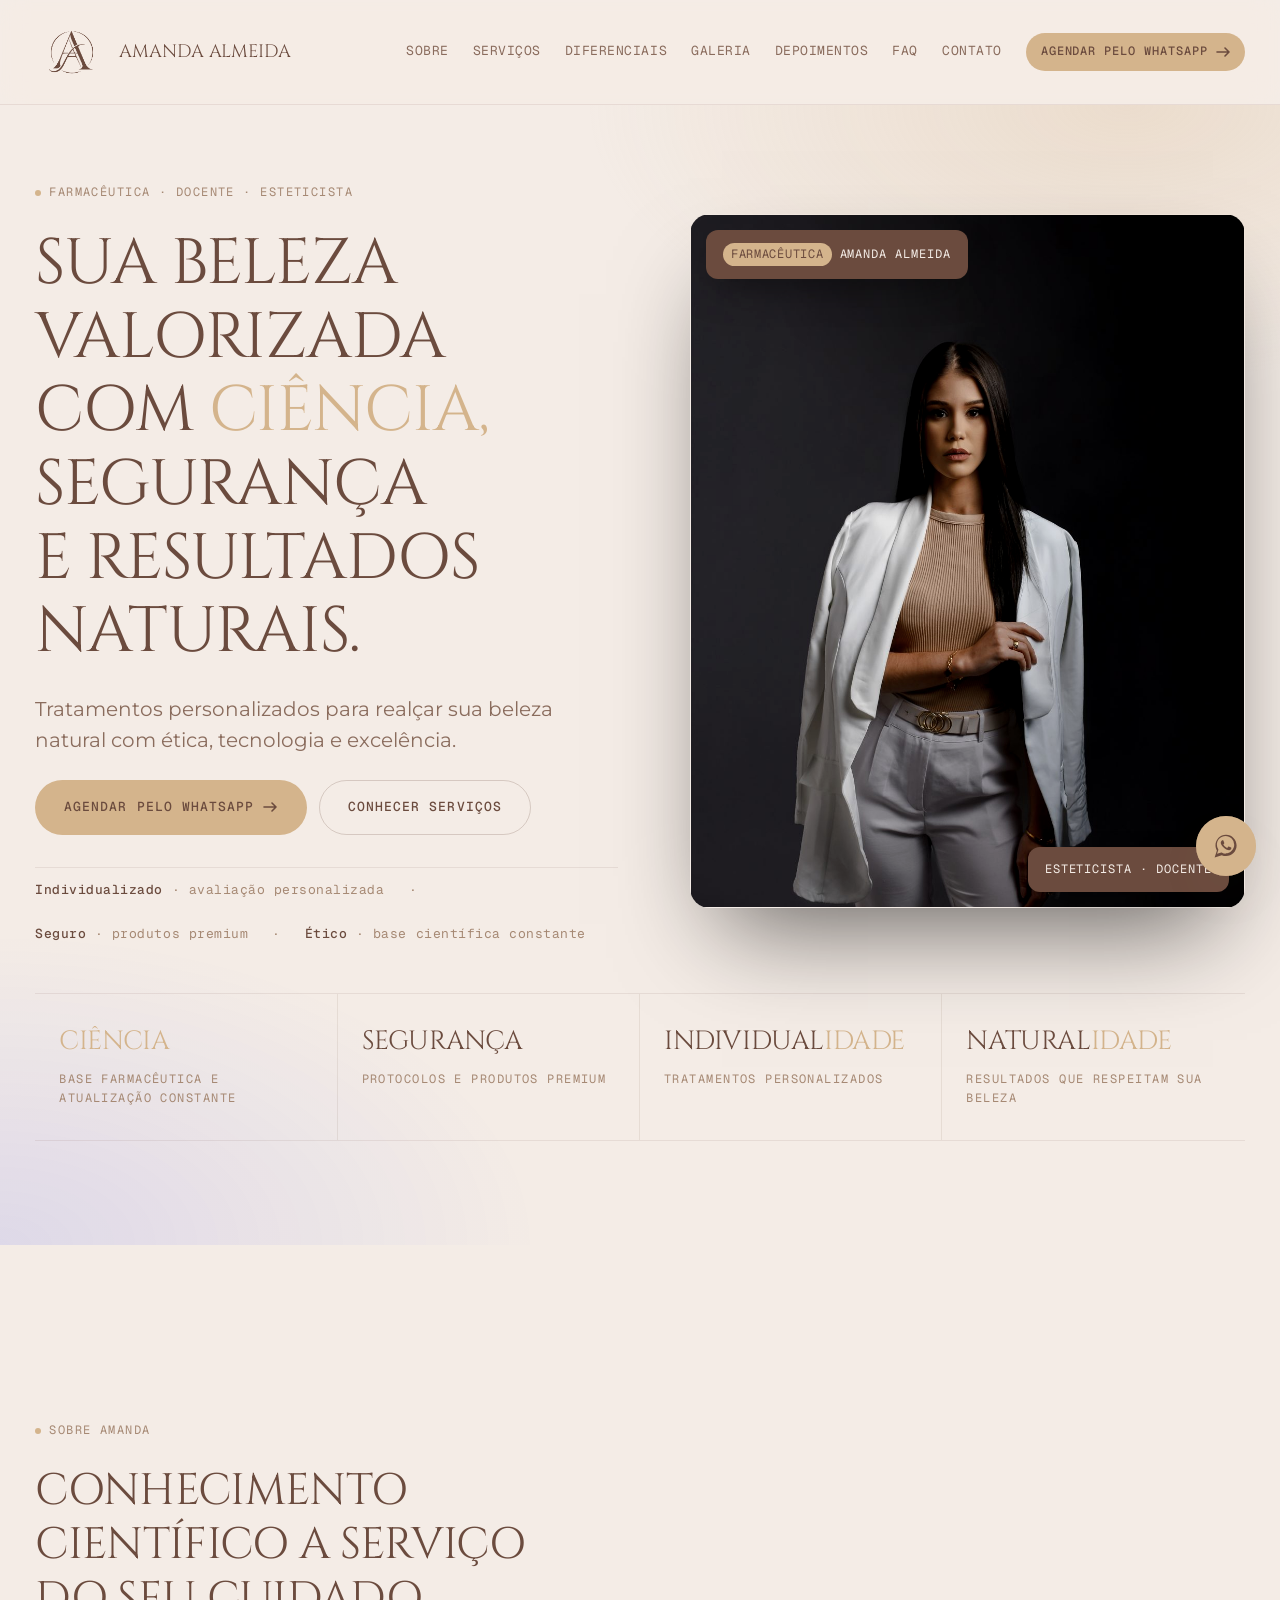
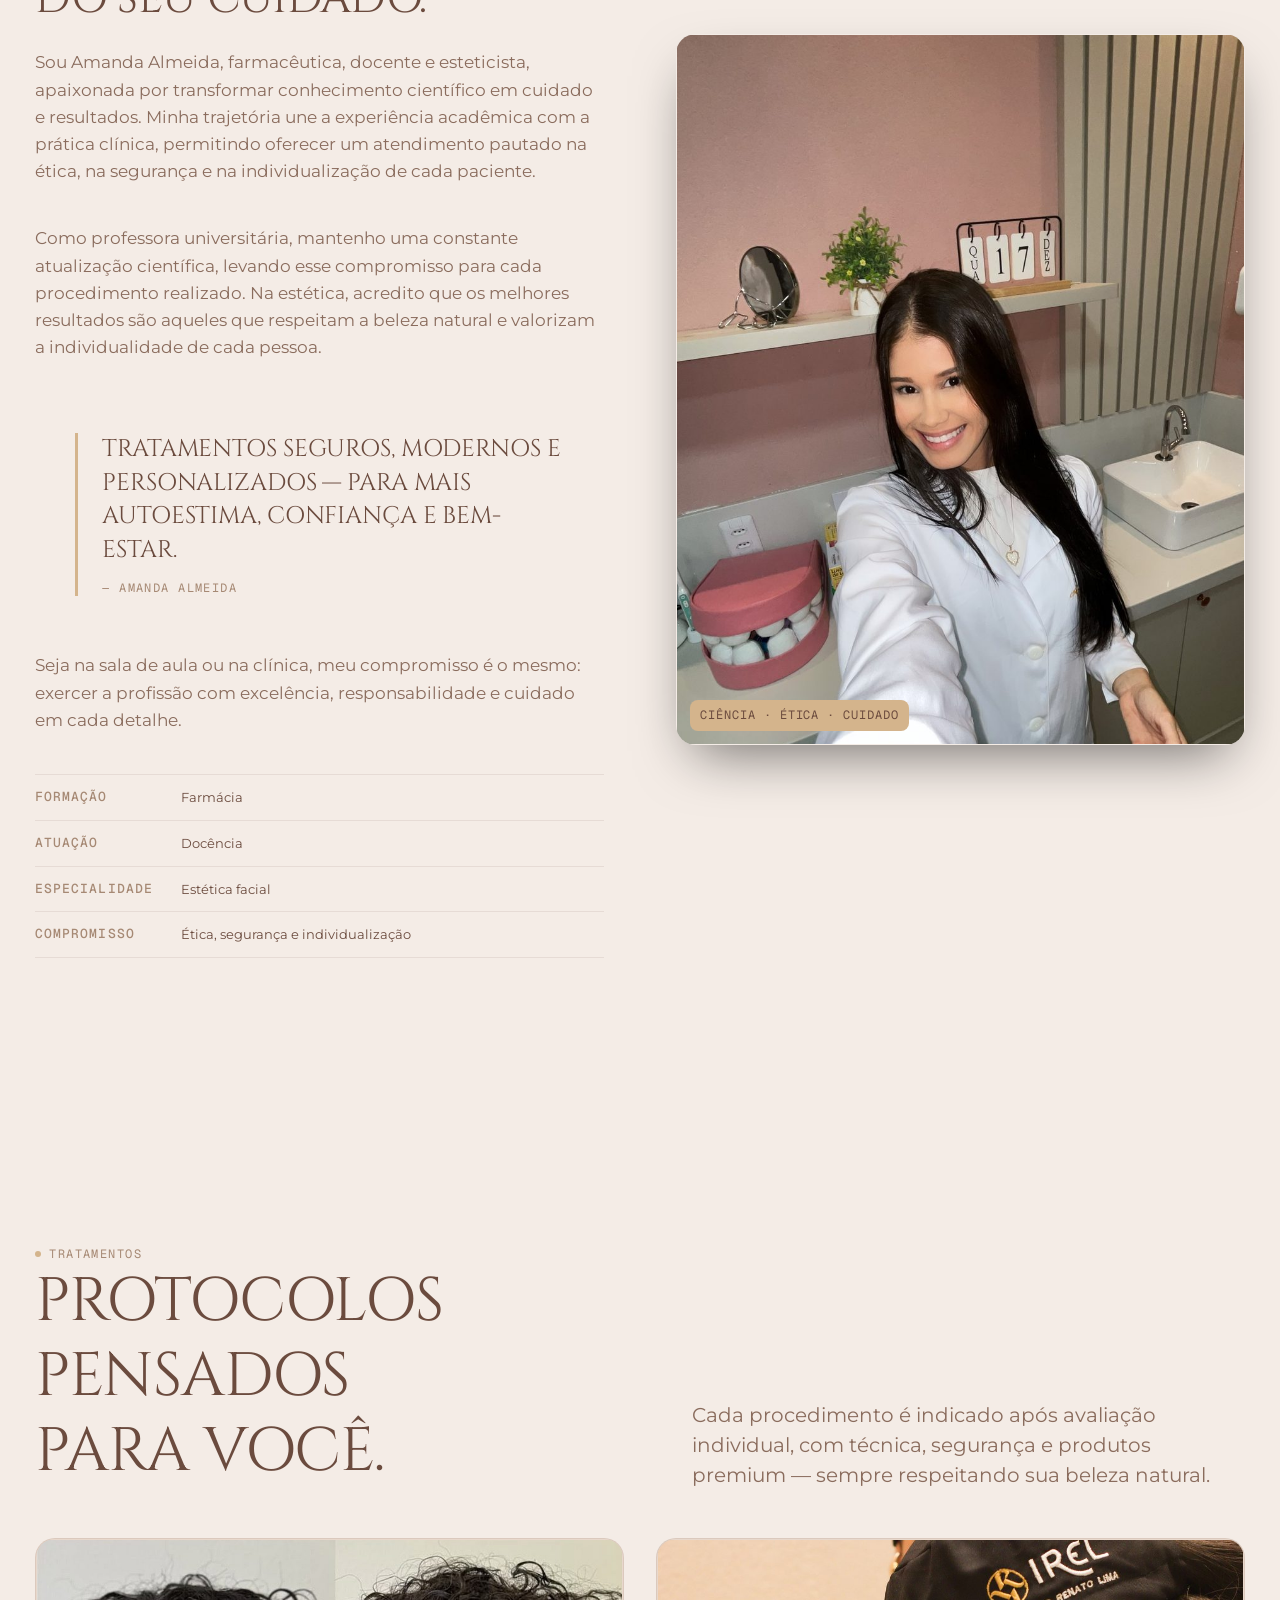
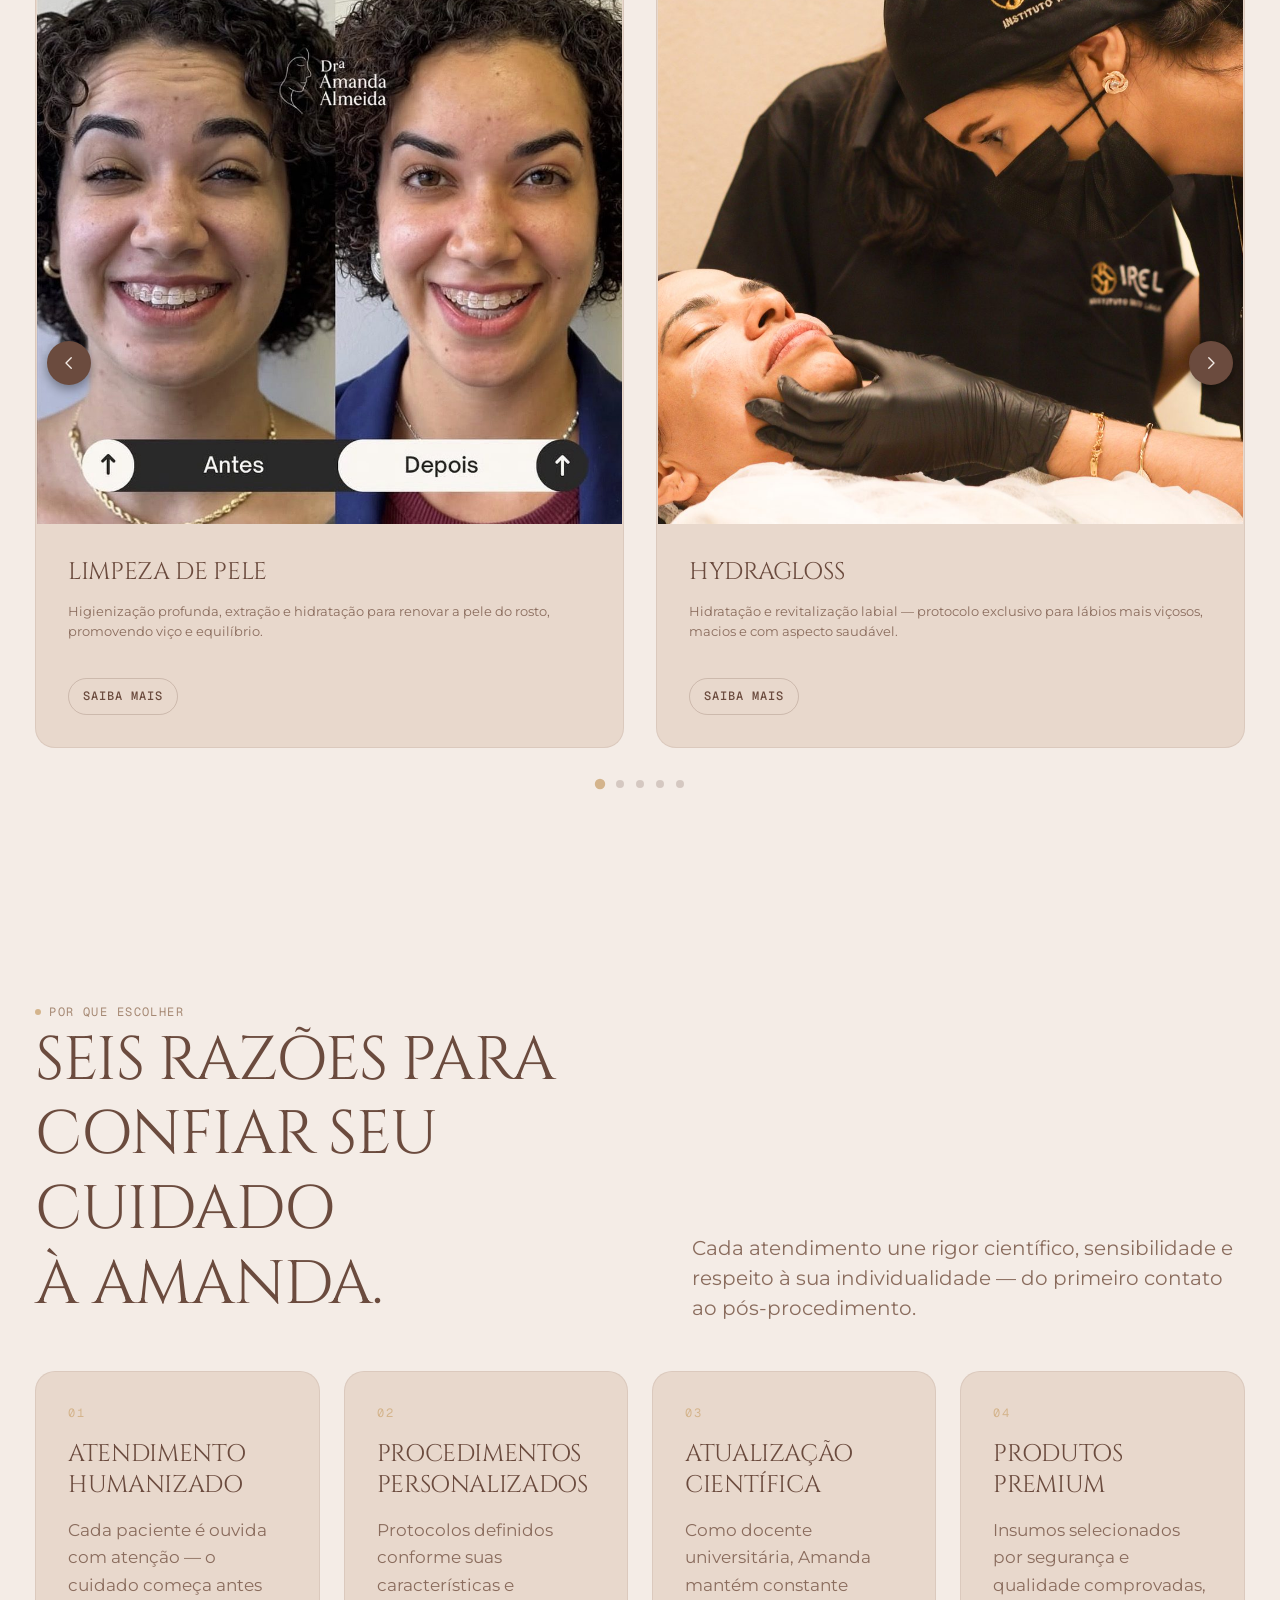
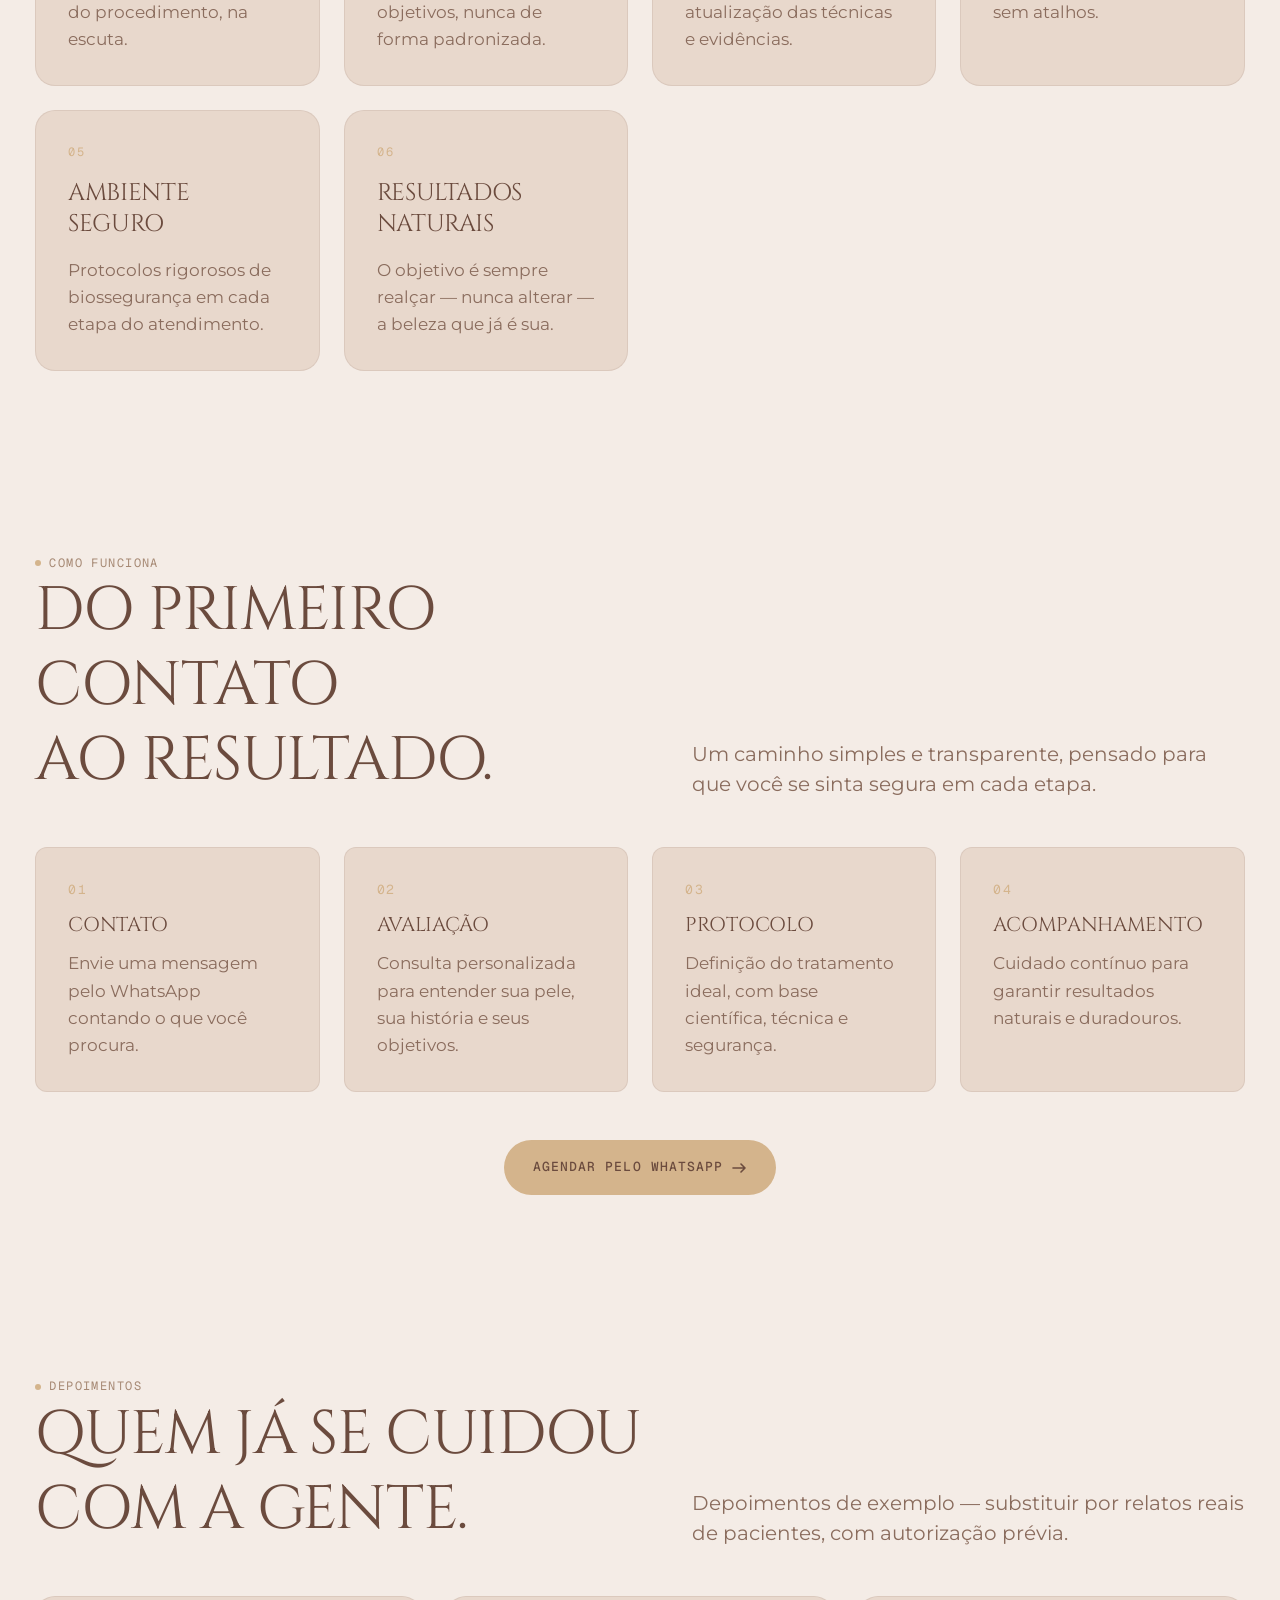
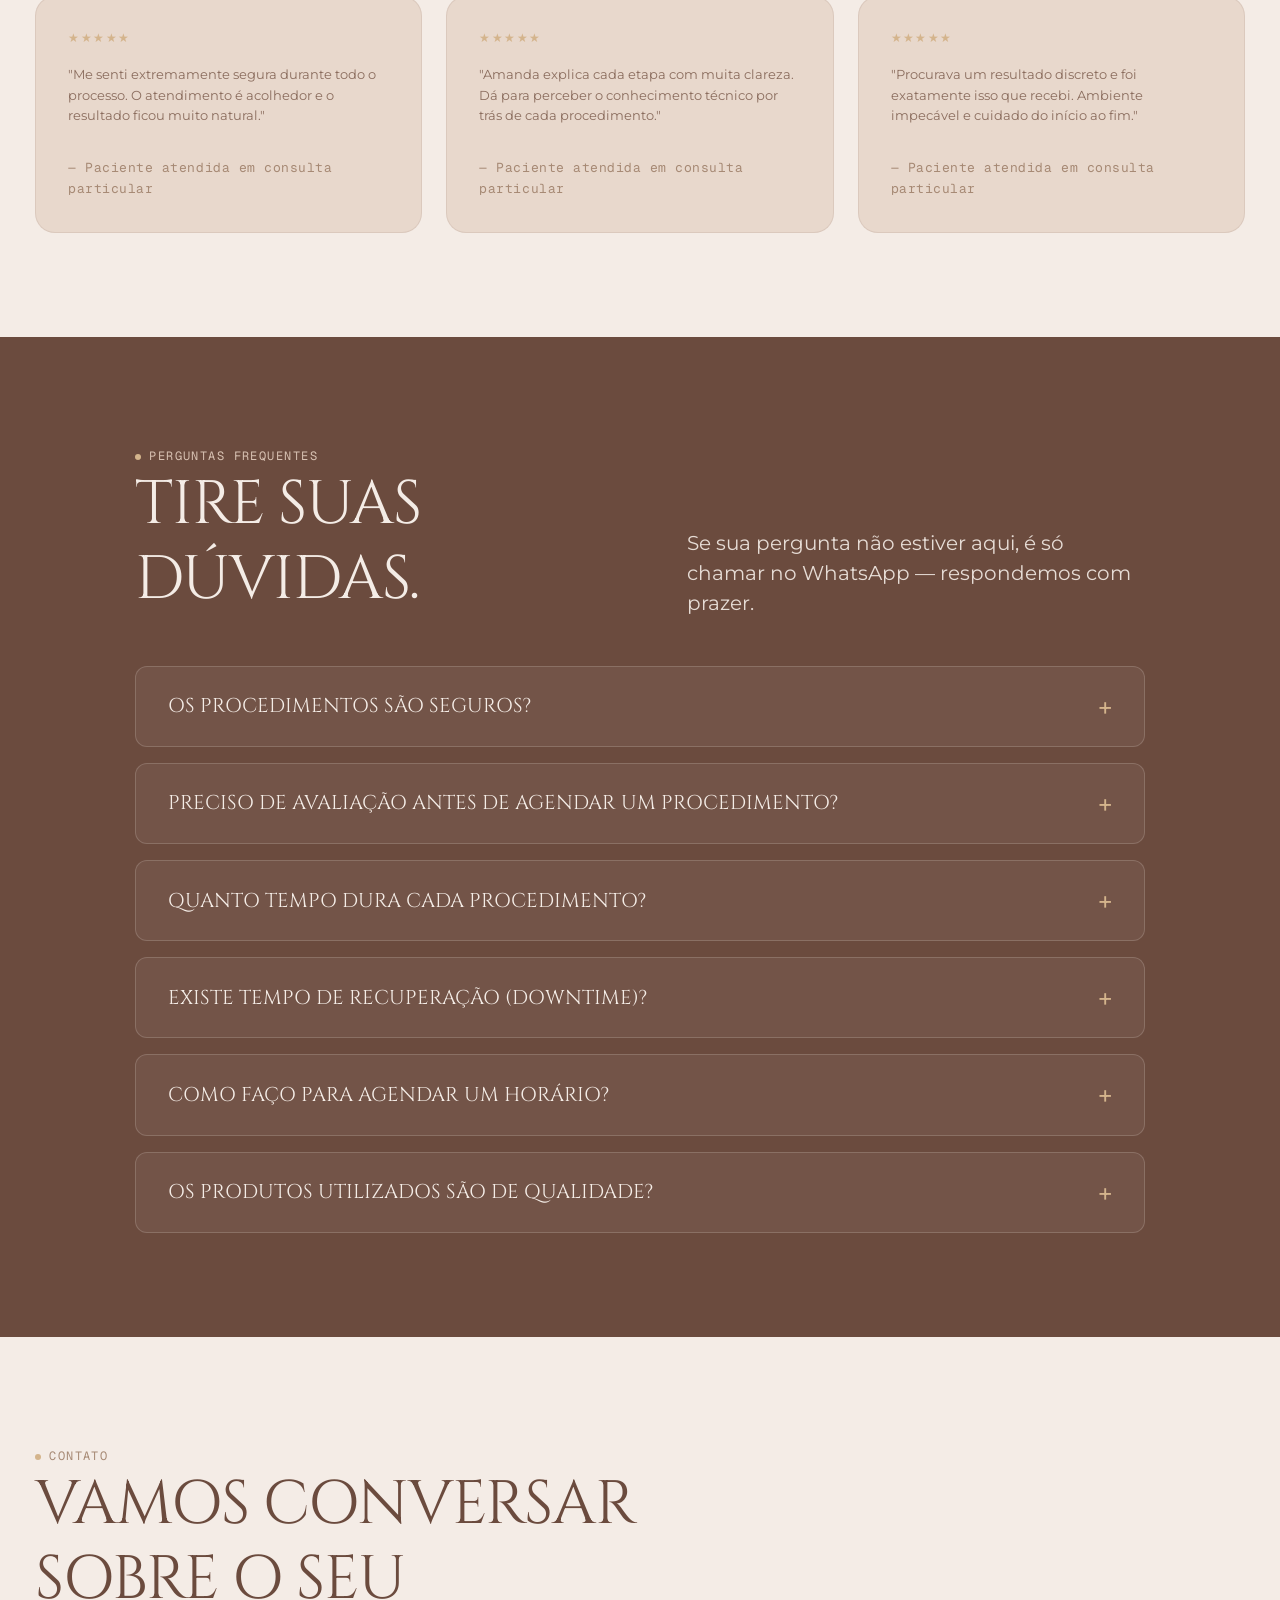
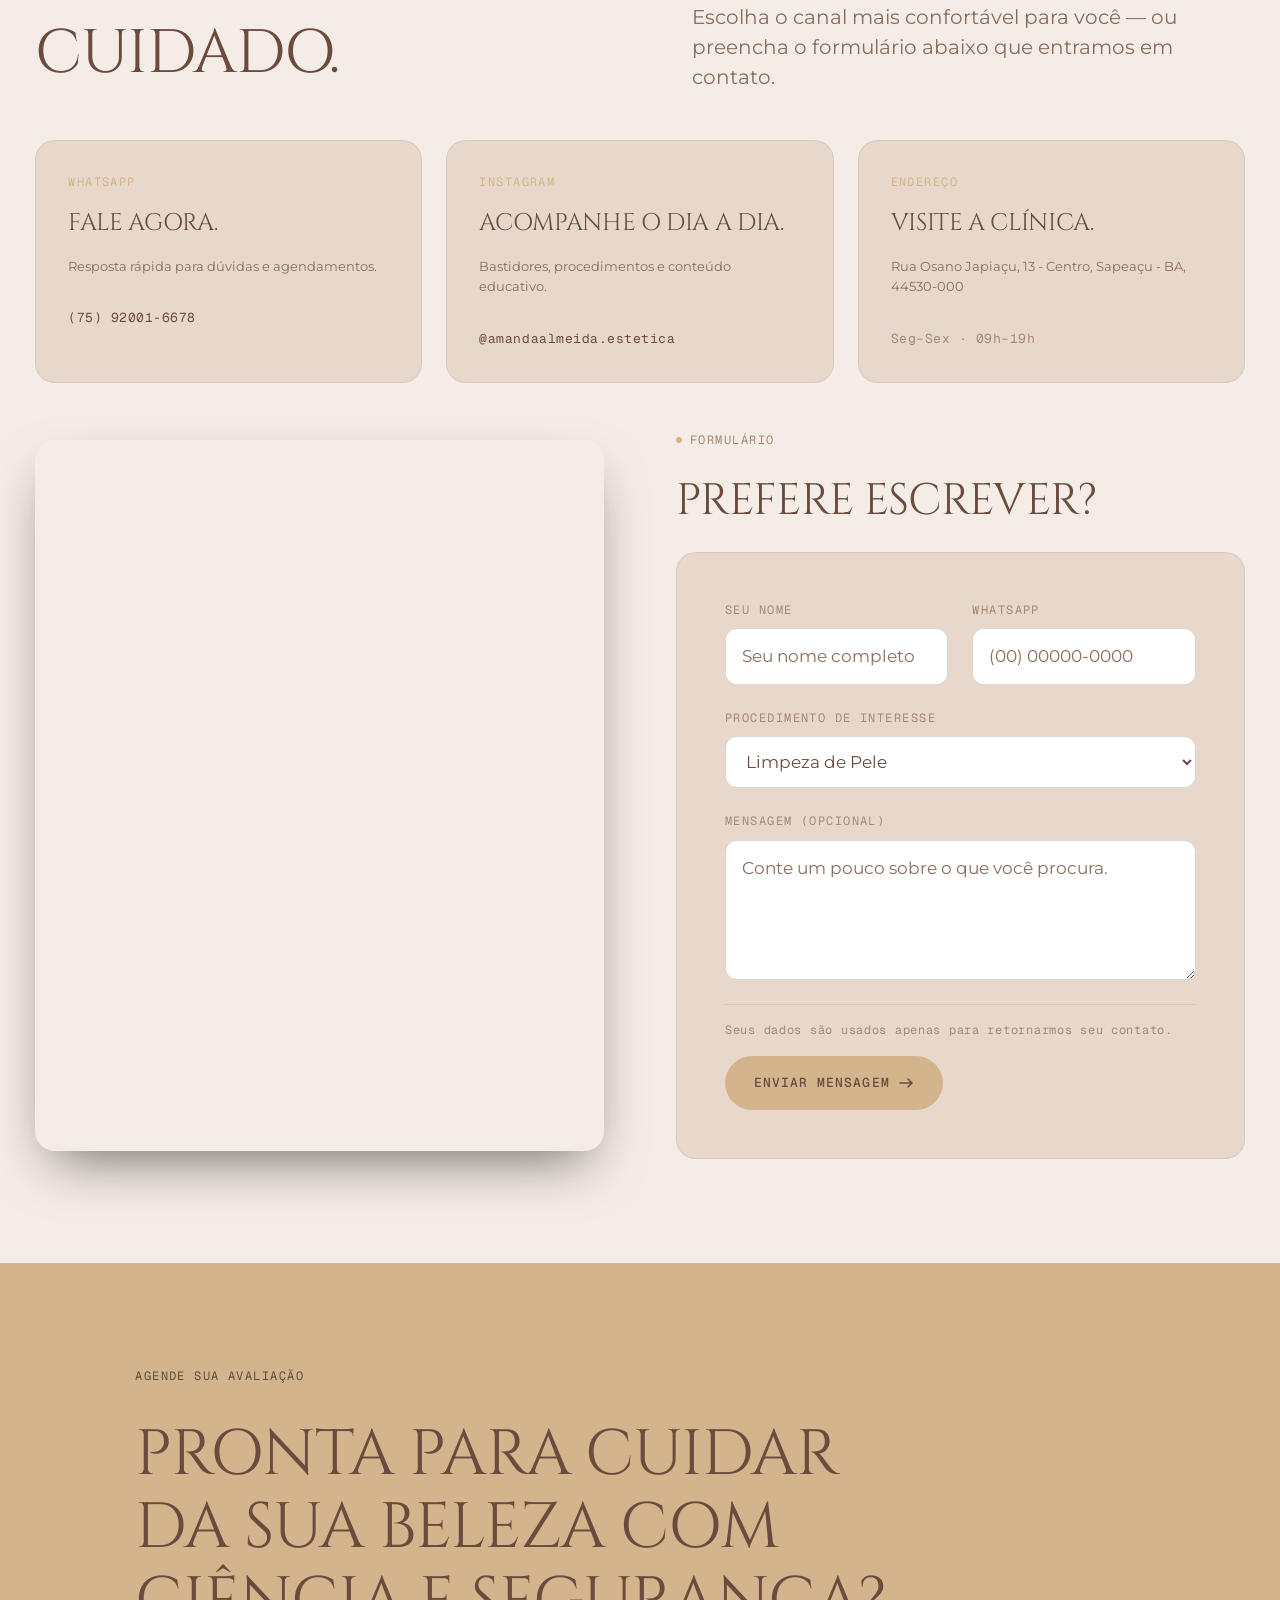
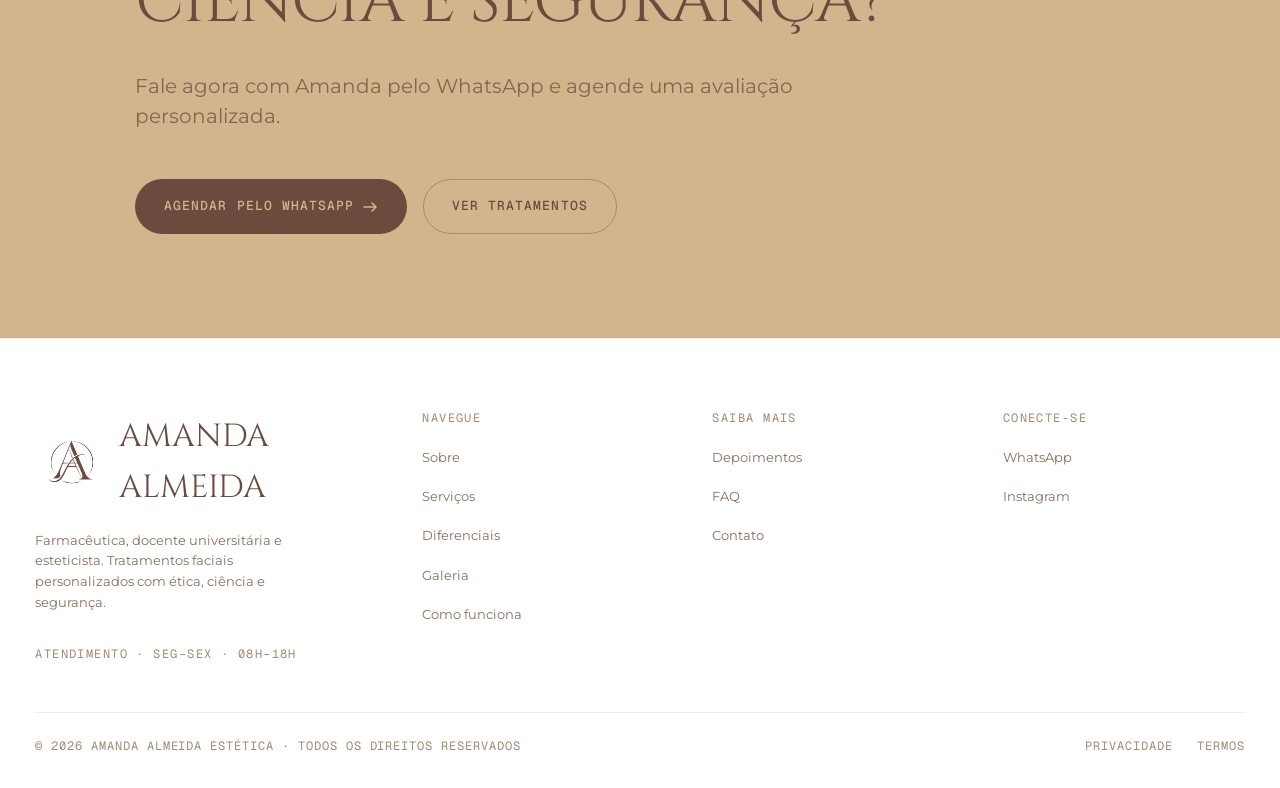
==== commit a5b5fca7: "Update index.html" ====
--- a/index.html
+++ b/index.html
@@ -194,7 +194,7 @@
             <span class="eyebrow"><span class="dot" aria-hidden="true"></span>Sobre Amanda</span>
             <h2>Conhecimento<br/>científico a serviço<br/>do seu cuidado.</h2>
             <p>
-              Sou Amanda Almeida, farmacêutica, docente universitária e esteticista, apaixonada por transformar conhecimento científico em cuidado e resultados. Minha trajetória une a experiência acadêmica com a prática clínica, permitindo oferecer um atendimento pautado na ética, na segurança e na individualização de cada paciente.
+              Sou Amanda Almeida, farmacêutica, docente e esteticista, apaixonada por transformar conhecimento científico em cuidado e resultados. Minha trajetória une a experiência acadêmica com a prática clínica, permitindo oferecer um atendimento pautado na ética, na segurança e na individualização de cada paciente.
             </p>
             <p>
               Como professora universitária, mantenho uma constante atualização científica, levando esse compromisso para cada procedimento realizado. Na estética, acredito que os melhores resultados são aqueles que respeitam a beleza natural e valorizam a individualidade de cada pessoa.
@@ -208,7 +208,7 @@
             </p>
             <ul class="split-fact-list">
               <li><b>Formação</b><span>Farmácia</span></li>
-              <li><b>Atuação</b><span>Docência universitária</span></li>
+              <li><b>Atuação</b><span>Docência</span></li>
               <li><b>Especialidade</b><span>Estética facial</span></li>
               <li><b>Compromisso</b><span>Ética, segurança e individualização</span></li>
             </ul>
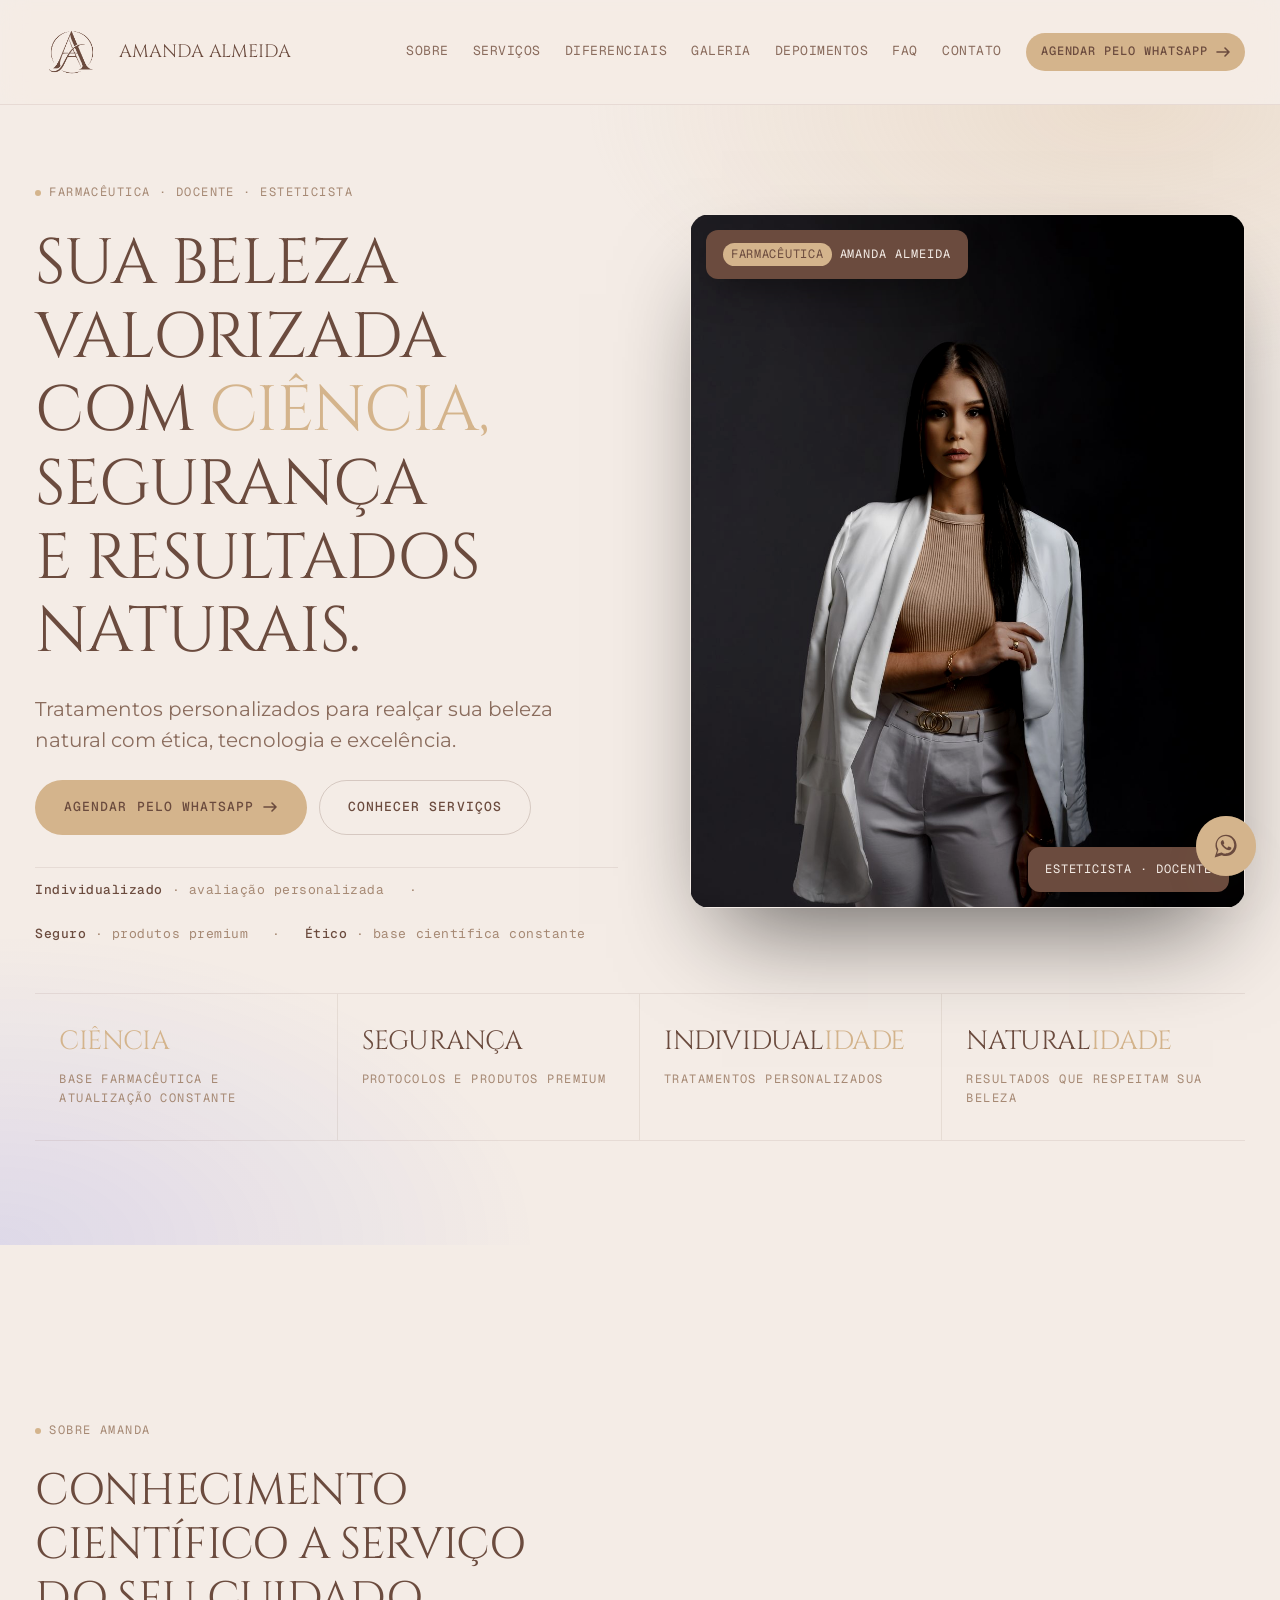
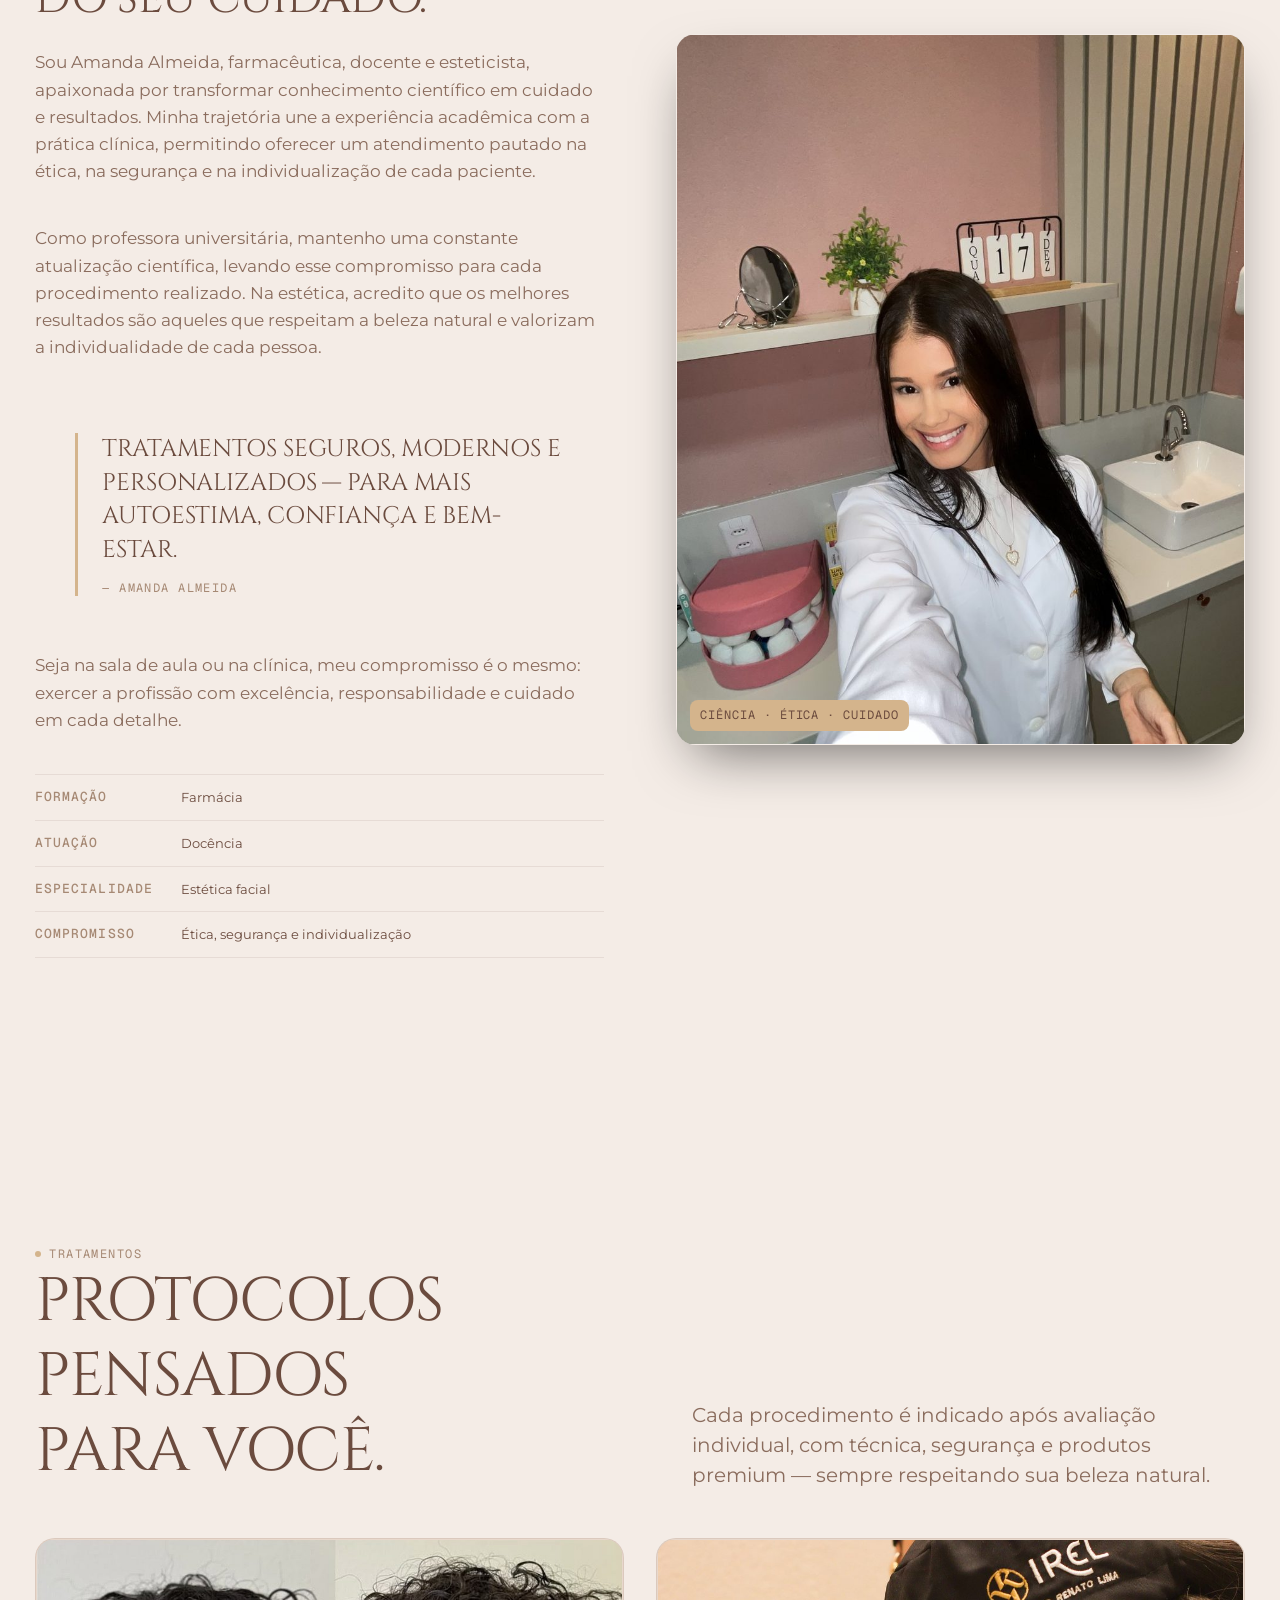
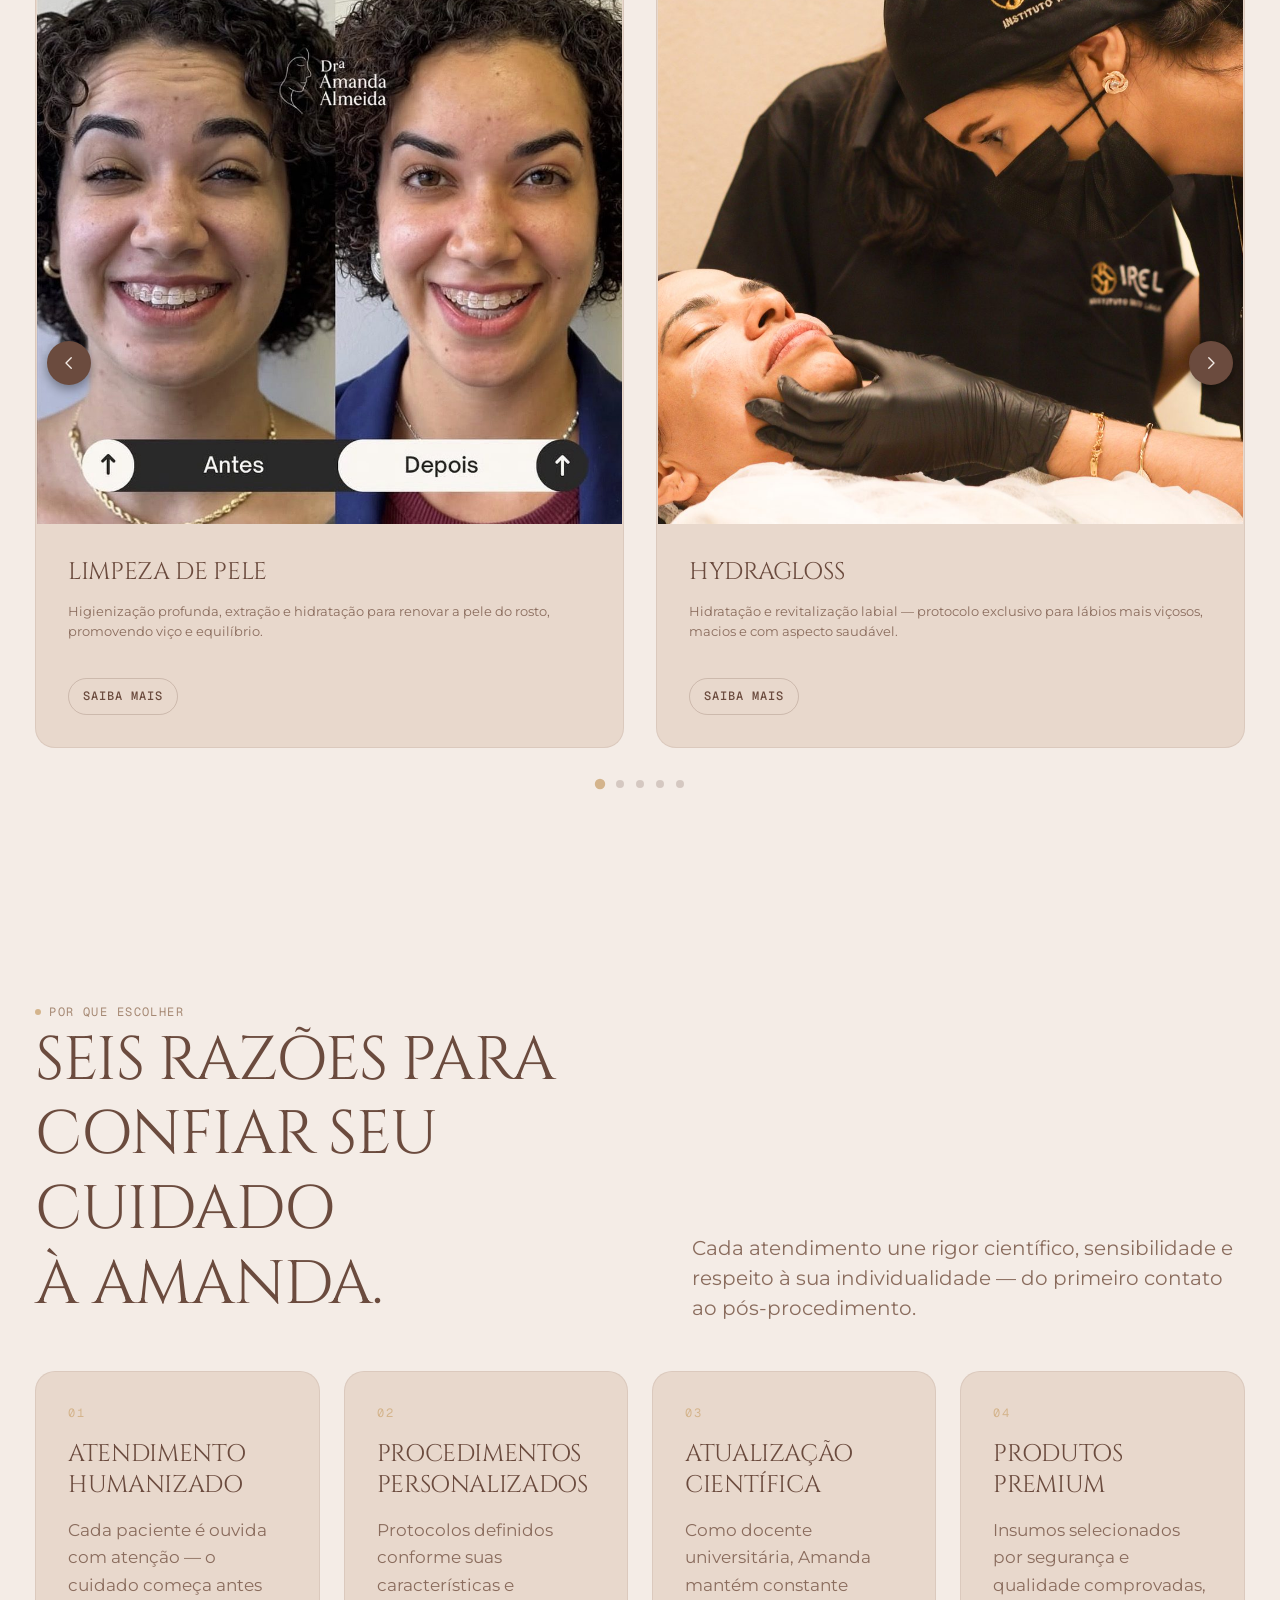
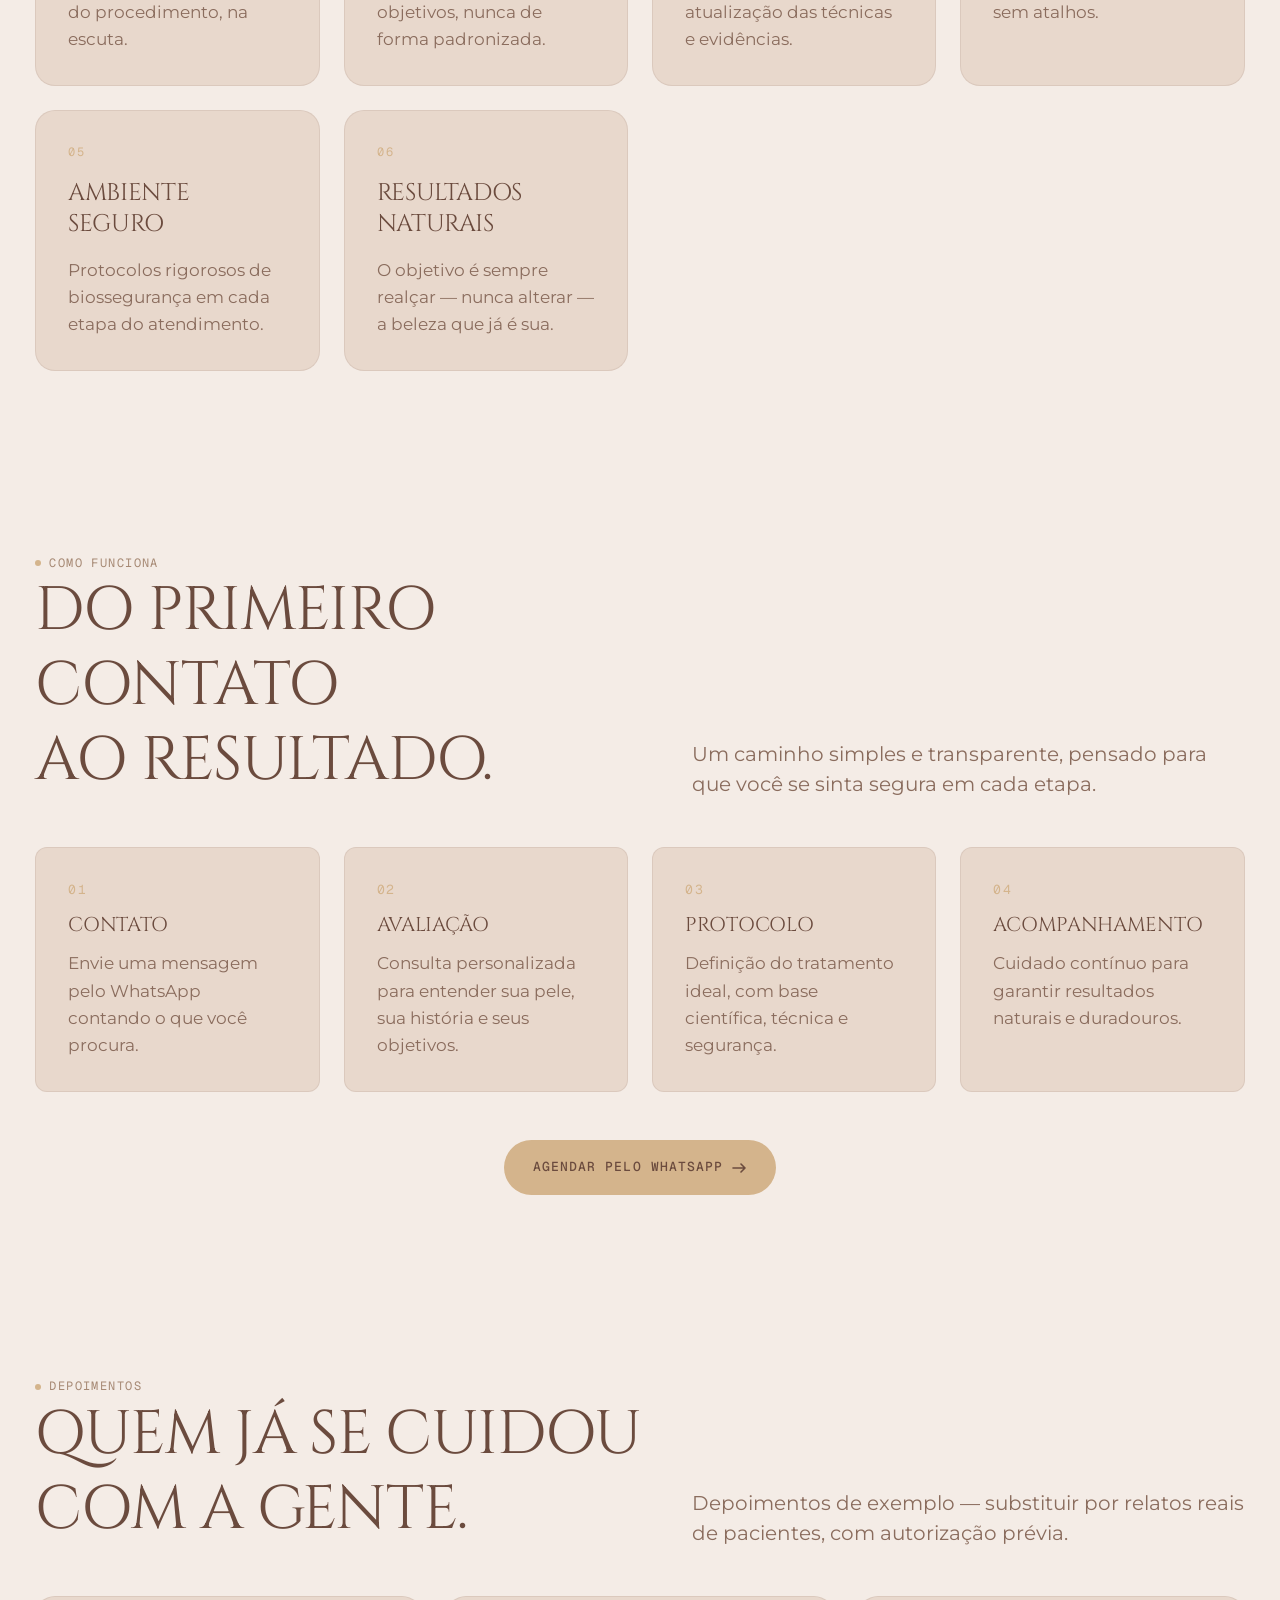
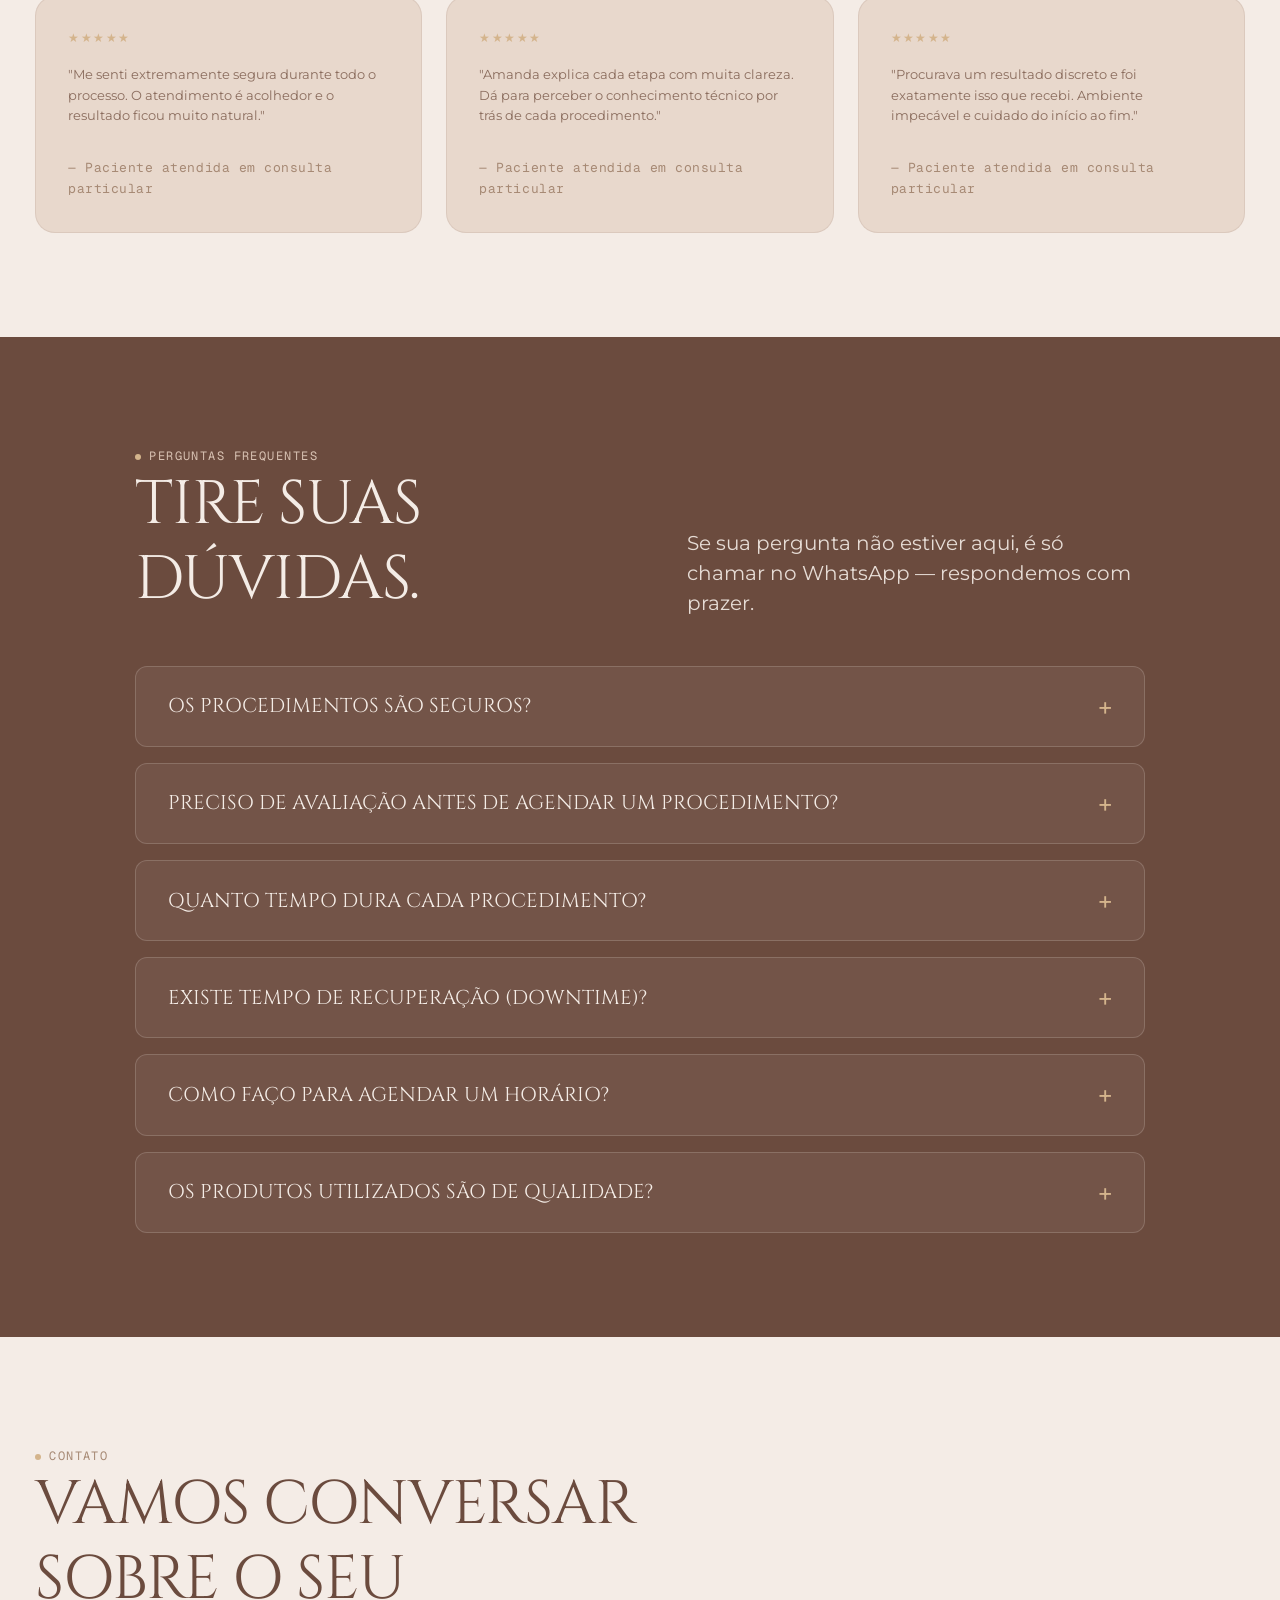
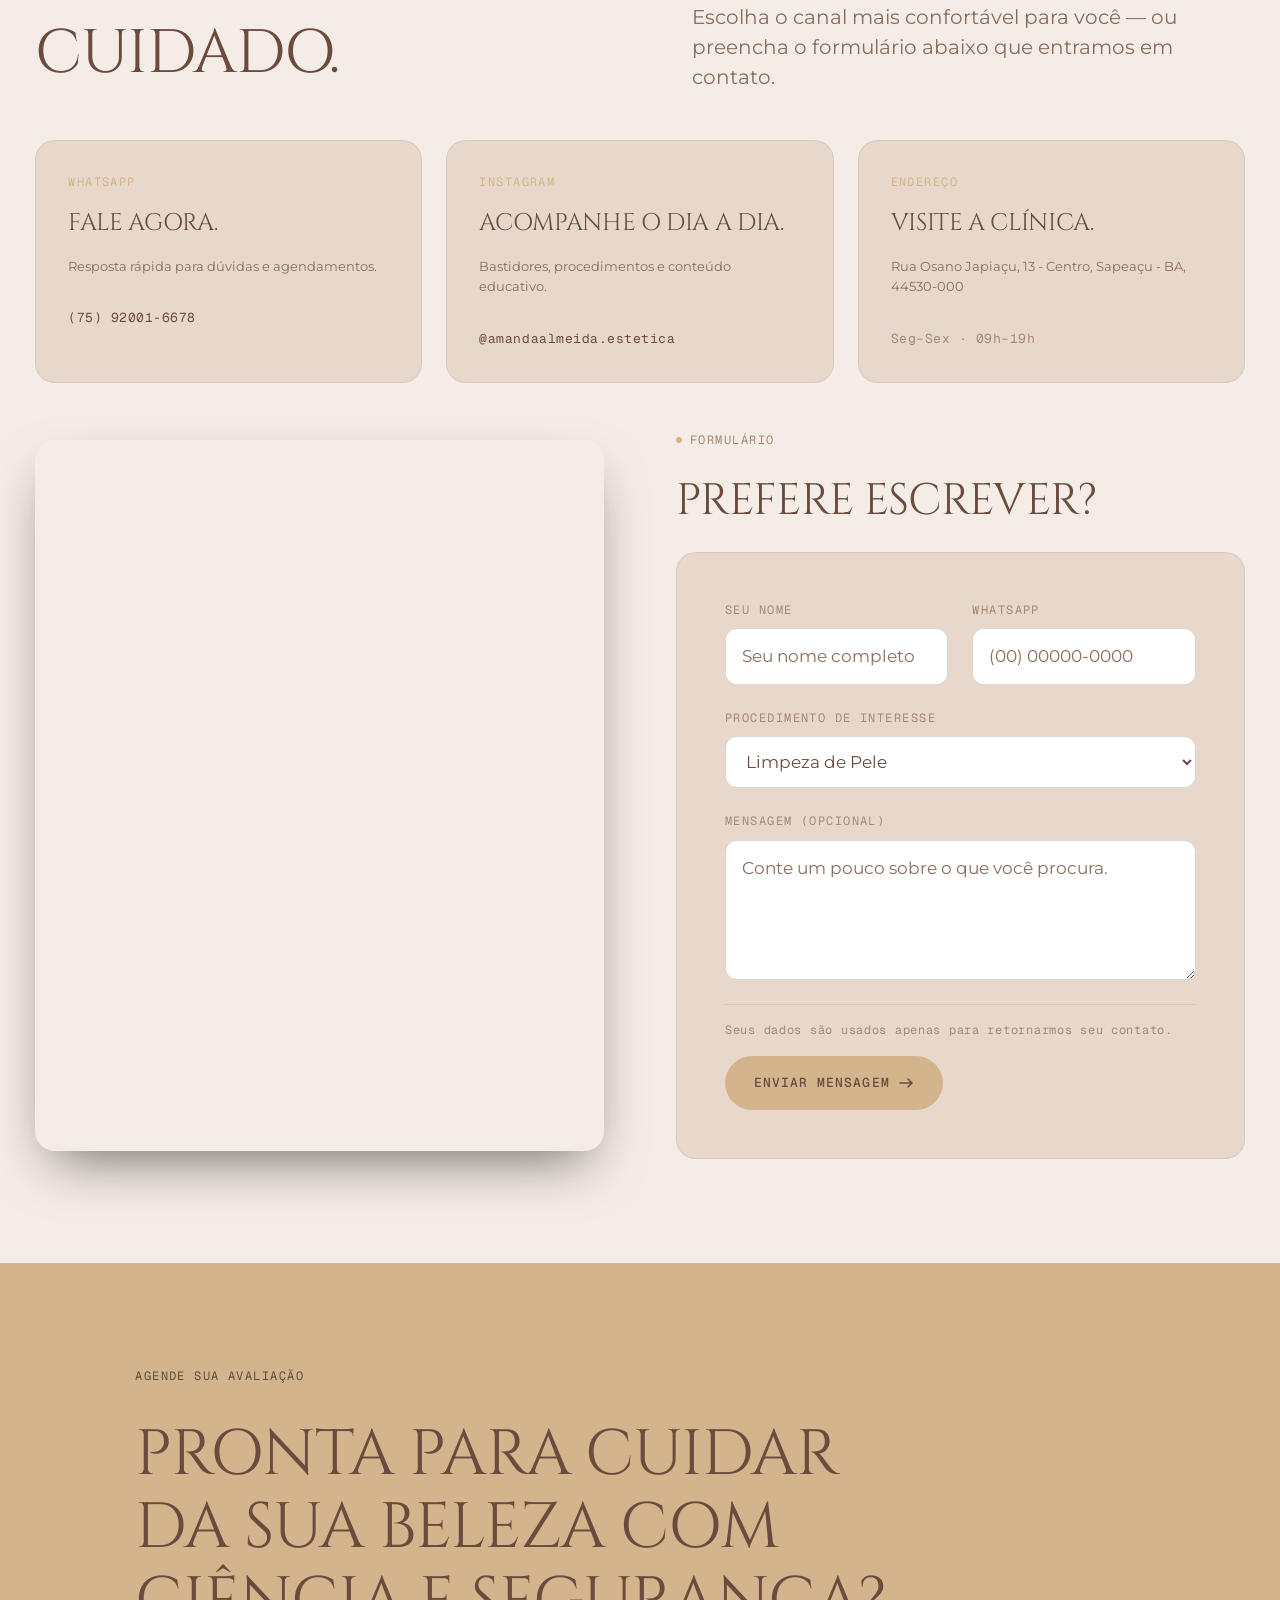
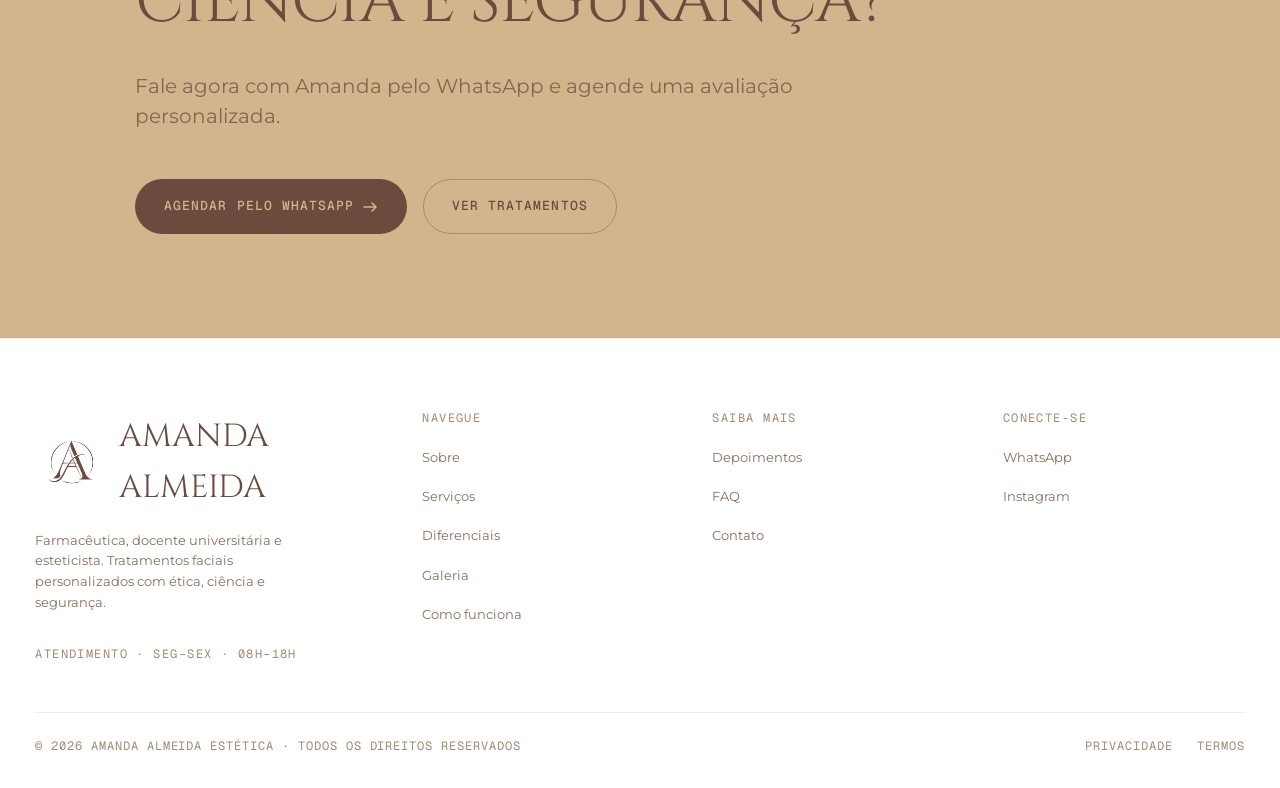
==== commit 5603a963: "Update index.html" ====
--- a/index.html
+++ b/index.html
@@ -648,7 +648,7 @@
           <h4>Conecte-se</h4>
           <ul>
             <li><a href="https://wa.me/5575920016678" target="_blank" rel="noopener">WhatsApp</a></li>
-            <li><a href="#">Instagram</a></li> <!-- SUBSTITUIR pelo link real do Instagram -->
+            <li><a href="https://www.instagram.com/dra.amandalmeidas?igsh=MWVma2w4eWp5M3lzag==">Instagram</a></li> 
           </ul>
         </div>
       </div>
